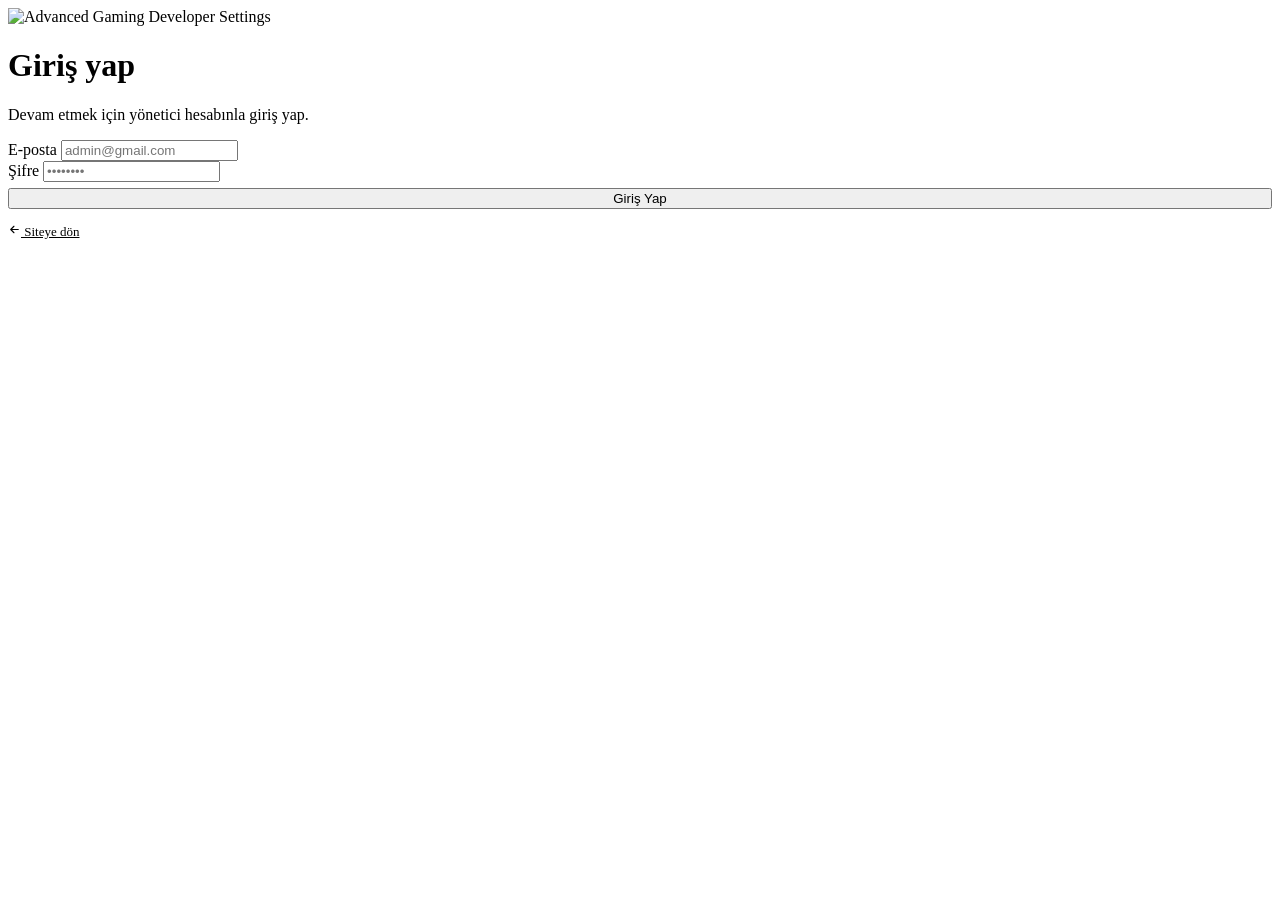
==== admin.html @ 618a246d "Add files via upload" ====
<!doctype html>
<html lang="tr">
<head>
<meta charset="utf-8" />
<meta name="viewport" content="width=device-width, initial-scale=1" />
<title>Developer Settings — Advanced</title>
<meta name="robots" content="noindex, nofollow" />
<link rel="preconnect" href="https://fonts.googleapis.com" />
<link rel="preconnect" href="https://fonts.gstatic.com" crossorigin />
<link href="https://fonts.googleapis.com/css2?family=Space+Grotesk:wght@400;500;600;700&family=Poppins:wght@500;600;700;800&display=swap" rel="stylesheet" />
<link rel="stylesheet" href="css/style.css" />
<script>
/* panel teması: varsayılan karanlık, siteyle aynı anahtarı kullanır */
(function () {
  var t = "dark";
  try { t = localStorage.getItem("adv_theme") || "dark"; } catch (e) {}
  document.documentElement.setAttribute("data-theme", t);
})();
</script>
<link rel="icon" href="data:image/svg+xml,%3Csvg xmlns='http://www.w3.org/2000/svg' viewBox='0 0 64 64'%3E%3Crect width='64' height='64' rx='14' fill='%23e0ab3a'/%3E%3Ctext x='32' y='44' font-family='monospace' font-size='34' font-weight='bold' text-anchor='middle' fill='%2314110a'%3EA%3C/text%3E%3C/svg%3E" />
</head>
<body>

<!-- ============ GİRİŞ EKRANI ============ -->
<div class="adm" id="login-screen">
  <div class="adm-login">
    <form class="adm-login-card" id="login-form">
      <div class="adm-login-logo">
        <img src="assets/logo.png" alt="Advanced Gaming" />
        <span class="dev-settings-label">Developer Settings</span>
      </div>
      <h1>Giriş yap</h1>
      <p>Devam etmek için yönetici hesabınla giriş yap.</p>
      <div class="adm-alert" id="login-error" style="display:none">E-posta veya şifre hatalı.</div>
      <div class="field">
        <label for="l-email">E-posta</label>
        <input class="input" id="l-email" type="email" autocomplete="username" placeholder="admin@gmail.com" required />
      </div>
      <div class="field">
        <label for="l-pass">Şifre</label>
        <input class="input" id="l-pass" type="password" autocomplete="current-password" placeholder="••••••••" required />
      </div>
      <button class="adm-btn primary" style="width:100%;margin-top:6px" type="submit">Giriş Yap</button>
      <a href="index.html" style="display:inline-block;margin-top:14px;font-size:.8125rem;color:var(--muted)"><svg class="ic" width="13" height="13" viewBox="0 0 24 24" fill="none" stroke="currentColor" stroke-width="2" stroke-linecap="round" stroke-linejoin="round" aria-hidden="true"><path d="M19 12H5M11 18l-6-6 6-6"/></svg> Siteye dön</a>
    </form>
  </div>
</div>

<!-- ============ PANEL ============ -->
<div class="adm" id="panel" style="display:none">
  <aside class="adm-side">
    <div class="adm-logo">
      <img src="assets/logo.png" alt="Advanced Gaming" class="adm-logo-img" width="26" height="26" />
      <div><strong>ADVANCED</strong><span>Developer Settings</span></div>
    </div>
    <nav class="adm-nav" id="adm-nav">
      <a href="#dashboard" data-tab="dashboard" data-need="dashboard" class="active"><svg width="16" height="16" viewBox="0 0 24 24" fill="none" stroke="currentColor" stroke-width="1.8" stroke-linecap="round" stroke-linejoin="round"><rect x="3" y="3" width="7" height="9" rx="1.5"/><rect x="14" y="3" width="7" height="5" rx="1.5"/><rect x="14" y="12" width="7" height="9" rx="1.5"/><rect x="3" y="16" width="7" height="5" rx="1.5"/></svg> Panel</a>
      <a href="#duyurular" data-tab="duyurular" data-need="notices.view"><svg width="16" height="16" viewBox="0 0 24 24" fill="none" stroke="currentColor" stroke-width="1.8" stroke-linecap="round" stroke-linejoin="round"><path d="M3 11v2a1 1 0 0 0 1 1h2l4 4V6L6 10H4a1 1 0 0 0-1 1z"/><path d="M16 8a5 5 0 0 1 0 8"/><path d="M19 5a9 9 0 0 1 0 14"/></svg> Duyurular</a>
      <a href="#galeri" data-tab="galeri" data-need="gallery.view"><svg width="16" height="16" viewBox="0 0 24 24" fill="none" stroke="currentColor" stroke-width="1.8" stroke-linecap="round" stroke-linejoin="round"><rect x="3" y="4" width="18" height="16" rx="2"/><circle cx="8.5" cy="9.5" r="1.5"/><path d="m21 16-5-5L5 20"/></svg> Galeri</a>
      <a href="#urunler" data-tab="urunler" data-need="products.view"><svg width="16" height="16" viewBox="0 0 24 24" fill="none" stroke="currentColor" stroke-width="1.8" stroke-linecap="round" stroke-linejoin="round"><path d="M20.6 13.4 12 22l-9-9V4h9l8.6 8.6a1.4 1.4 0 0 1 0 2z"/><circle cx="7.5" cy="7.5" r="1.2"/></svg> Fiyatlandırma</a>
      <a href="#mesajlar" data-tab="mesajlar" data-need="messages.view"><svg width="16" height="16" viewBox="0 0 24 24" fill="none" stroke="currentColor" stroke-width="1.8" stroke-linecap="round" stroke-linejoin="round"><rect x="3" y="5" width="18" height="14" rx="2"/><path d="m3 7 9 6 9-6"/></svg> Mesajlar</a>
      <a href="#kadro" data-tab="kadro" data-need="team.view"><svg width="16" height="16" viewBox="0 0 24 24" fill="none" stroke="currentColor" stroke-width="1.8" stroke-linecap="round" stroke-linejoin="round"><path d="M17 21v-2a4 4 0 0 0-4-4H6a4 4 0 0 0-4 4v2"/><circle cx="9.5" cy="7" r="4"/><path d="M22 21v-2a4 4 0 0 0-3-3.87"/><path d="M16 3.13A4 4 0 0 1 16 11"/></svg> Kadro</a>
      <a href="#yoneticiler" data-tab="yoneticiler" data-need="accounts.view"><svg width="16" height="16" viewBox="0 0 24 24" fill="none" stroke="currentColor" stroke-width="1.8" stroke-linecap="round" stroke-linejoin="round"><path d="M16 21v-2a4 4 0 0 0-4-4H6a4 4 0 0 0-4 4v2"/><circle cx="9" cy="7" r="4"/><path d="M19 8v6M22 11h-6"/></svg> Yöneticiler</a>
      <a href="#ayarlar" data-tab="ayarlar" data-need="settings.view"><svg width="16" height="16" viewBox="0 0 24 24" fill="none" stroke="currentColor" stroke-width="1.8" stroke-linecap="round" stroke-linejoin="round"><circle cx="12" cy="12" r="3"/><path d="M12 2v3M12 19v3M4.2 4.2l2.1 2.1M17.7 17.7l2.1 2.1M2 12h3M19 12h3M4.2 19.8l2.1-2.1M17.7 6.3l2.1-2.1"/></svg> Ayarlar</a>
      <a href="#modul" data-tab="modul" data-need="module.view"><svg width="16" height="16" viewBox="0 0 24 24" fill="none" stroke="currentColor" stroke-width="1.8" stroke-linecap="round" stroke-linejoin="round"><path d="M12 3 3 7.5v9L12 21l9-4.5v-9L12 3z"/><path d="M3 7.5 12 12l9-4.5"/><path d="M12 12v9"/></svg> Modül</a>
      <a href="#redul" data-tab="redul" data-need="redul.view"><svg width="16" height="16" viewBox="0 0 24 24" fill="none" stroke="currentColor" stroke-width="1.8" stroke-linecap="round" stroke-linejoin="round"><circle cx="12" cy="12" r="9"/><path d="M12 3a9 9 0 0 1 0 18"/><path d="M12 3v18" stroke-opacity=".45"/><circle cx="12" cy="12" r="3.2"/></svg> Redül</a>
      <a href="#metul" data-tab="metul" data-need="metul.view"><svg width="16" height="16" viewBox="0 0 24 24" fill="none" stroke="currentColor" stroke-width="1.8" stroke-linecap="round" stroke-linejoin="round"><path d="M4 7V5h16v2"/><path d="M12 5v14"/><path d="M9 19h6"/><path d="M17 12h4"/></svg> Metül</a>
      <a href="#banip" data-tab="banip" data-need="banip.view"><svg width="16" height="16" viewBox="0 0 24 24" fill="none" stroke="currentColor" stroke-width="1.8" stroke-linecap="round" stroke-linejoin="round"><circle cx="12" cy="12" r="9"/><path d="M5.6 5.6 18.4 18.4"/></svg> BanIP</a>
      <a href="#kayitlar" data-tab="kayitlar" data-need="kayitlar.view"><svg width="16" height="16" viewBox="0 0 24 24" fill="none" stroke="currentColor" stroke-width="1.8" stroke-linecap="round" stroke-linejoin="round"><path d="M16 21v-2a4 4 0 0 0-4-4H6a4 4 0 0 0-4 4v2"/><circle cx="9" cy="7" r="4"/><path d="M22 21v-2a4 4 0 0 0-3-3.87"/><path d="M16 3.13a4 4 0 0 1 0 7.75"/></svg> Kayıtlar</a>
      <a href="#sss" data-tab="sss" data-need="sss.view"><svg width="16" height="16" viewBox="0 0 24 24" fill="none" stroke="currentColor" stroke-width="1.8" stroke-linecap="round" stroke-linejoin="round"><circle cx="12" cy="12" r="9"/><path d="M9.2 9.3a2.9 2.9 0 0 1 5.6 1c0 1.9-2.8 2.2-2.8 4"/><path d="M12 17.6v.01"/></svg> S.S.S</a>
    </nav>
    <div class="spacer"></div>
    <button class="theme-switch" id="adm-theme" type="button" role="switch" aria-checked="false" aria-label="Aydınlık mod" title="Aydınlık moda geç">
      <span class="theme-switch-track">
        <span class="theme-switch-knob">
          <svg class="ts-moon" width="12" height="12" viewBox="0 0 24 24" fill="none" stroke="currentColor" stroke-width="2" stroke-linecap="round" stroke-linejoin="round" aria-hidden="true"><path d="M20 14.5A8.5 8.5 0 0 1 9.5 4a8.5 8.5 0 1 0 10.5 10.5z"/></svg>
          <svg class="ts-sun" width="12" height="12" viewBox="0 0 24 24" fill="none" stroke="currentColor" stroke-width="2" stroke-linecap="round" stroke-linejoin="round" aria-hidden="true"><circle cx="12" cy="12" r="4.2"/><path d="M12 2.8v2M12 19.2v2M2.8 12h2M19.2 12h2M5.4 5.4l1.4 1.4M17.2 17.2l1.4 1.4M18.6 5.4l-1.4 1.4M6.8 17.2l-1.4 1.4"/></svg>
        </span>
      </span>
      <span class="theme-switch-label">Aydınlık mod</span>
    </button>
    <a class="adm-site-link" href="index.html" id="view-site"><svg width="16" height="16" viewBox="0 0 24 24" fill="none" stroke="currentColor" stroke-width="1.8" stroke-linecap="round" stroke-linejoin="round"><path d="M18 13v6a2 2 0 0 1-2 2H5a2 2 0 0 1-2-2V8a2 2 0 0 1 2-2h6"/><path d="M15 3h6v6"/><path d="M10 14 21 3"/></svg> Siteyi görüntüle</a>
    <button class="adm-btn danger" id="logout" style="margin-top:8px">Çıkış yap</button>
  </aside>

  <main class="adm-main">

    <!-- ================= DASHBOARD ================= -->
    <section data-panel="dashboard" data-need="dashboard">
      <div class="adm-top">
        <div><h1>Dashboard</h1><p>Site, içerik ve moderasyon özeti</p></div>
        <div class="dash-top-right">
          <span class="pill pill-live"><span class="dot-live"></span>Canlı</span>
          <span class="pill" id="dash-who">—</span>
        </div>
      </div>

      <!-- karşılama şeridi -->
      <div class="dash-hero">
        <div class="dash-hero-left">
          <div class="dash-hero-kicker">Hoş geldin</div>
          <div class="dash-hero-name" id="dash-hello">—</div>
          <div class="dash-hero-sub" id="dash-hero-sub">Panel özeti hazırlanıyor</div>
        </div>
        <div class="dash-hero-right">
          <div class="dash-hero-item">
            <div class="dash-hero-label">Sunucu</div>
            <div class="dash-hero-value mono" id="dash-server-ip">—</div>
          </div>
          <div class="dash-hero-item">
            <div class="dash-hero-label">Durum</div>
            <div class="dash-hero-value" id="dash-site-status">—</div>
          </div>
          <div class="dash-hero-item">
            <div class="dash-hero-label">Son giriş</div>
            <div class="dash-hero-value" id="dash-last-login">—</div>
          </div>
        </div>
      </div>

      <!-- okunmamış / dikkat gerektirenler -->
      <div class="dash-alerts" id="dash-alerts"></div>

      <h2 class="adm-h2">Öne çıkanlar</h2>
      <div class="dash-kpis">
        <div class="dash-kpi" data-goto="duyurular">
          <div class="dash-kpi-top">
            <span class="dash-kpi-icon"><svg width="16" height="16" viewBox="0 0 24 24" fill="none" stroke="currentColor" stroke-width="1.8" stroke-linecap="round" stroke-linejoin="round"><path d="M4 5h16v11H8l-4 4z"/><path d="M8 9h8M8 12.5h5"/></svg></span>
            <span class="dash-kpi-trend" id="kpi-notices-trend">—</span>
          </div>
          <div class="dash-kpi-value" id="kpi-notices">0</div>
          <div class="dash-kpi-label">Yayındaki duyuru</div>
          <div class="dash-kpi-foot" id="kpi-notices-foot">—</div>
        </div>
        <div class="dash-kpi" data-goto="galeri">
          <div class="dash-kpi-top">
            <span class="dash-kpi-icon"><svg width="16" height="16" viewBox="0 0 24 24" fill="none" stroke="currentColor" stroke-width="1.8" stroke-linecap="round" stroke-linejoin="round"><rect x="3" y="3" width="18" height="18" rx="3"/><circle cx="8.5" cy="8.5" r="1.6"/><path d="m4 17 5-5 4 4 3-3 4 4"/></svg></span>
            <span class="dash-kpi-trend" id="kpi-gallery-trend">—</span>
          </div>
          <div class="dash-kpi-value" id="kpi-gallery">0</div>
          <div class="dash-kpi-label">Galeri fotoğrafı</div>
          <div class="dash-kpi-foot" id="kpi-gallery-foot">—</div>
        </div>
        <div class="dash-kpi" data-goto="fiyatlandirma">
          <div class="dash-kpi-top">
            <span class="dash-kpi-icon"><svg width="16" height="16" viewBox="0 0 24 24" fill="none" stroke="currentColor" stroke-width="1.8" stroke-linecap="round" stroke-linejoin="round"><path d="M20 12v7a1 1 0 0 1-1 1H5a1 1 0 0 1-1-1v-7"/><path d="M2 7h20v5H2z"/><path d="M12 7v13"/><path d="M12 7S9.5 3 7.5 3 5 5.2 6.2 6.4 12 7 12 7zM12 7s2.5-4 4.5-4S19 5.2 17.8 6.4 12 7 12 7z"/></svg></span>
            <span class="dash-kpi-trend" id="kpi-products-trend">—</span>
          </div>
          <div class="dash-kpi-value" id="kpi-products">0</div>
          <div class="dash-kpi-label">Aktif ürün</div>
          <div class="dash-kpi-foot" id="kpi-products-foot">—</div>
        </div>
        <div class="dash-kpi" data-goto="mesajlar">
          <div class="dash-kpi-top">
            <span class="dash-kpi-icon"><svg width="16" height="16" viewBox="0 0 24 24" fill="none" stroke="currentColor" stroke-width="1.8" stroke-linecap="round" stroke-linejoin="round"><path d="M21 11.5a8.5 8.5 0 0 1-12.4 7.6L3 21l1.9-5.6A8.5 8.5 0 1 1 21 11.5z"/></svg></span>
            <span class="dash-kpi-trend" id="kpi-messages-trend">—</span>
          </div>
          <div class="dash-kpi-value" id="kpi-messages">0</div>
          <div class="dash-kpi-label">Okunmamış mesaj</div>
          <div class="dash-kpi-foot" id="kpi-messages-foot">—</div>
        </div>
      </div>

      <!-- grafik + ziyaretçi -->
      <div class="dash-row dash-row--2">
        <div class="adm-card">
          <div class="adm-card-head">
            <h3 class="adm-card-title">Son 14 gün · Ziyaretçi</h3>
            <span class="pill" id="chart-total">0</span>
          </div>
          <div class="dash-chart" id="dash-chart"></div>
          <div class="dash-chart-axis" id="dash-chart-axis"></div>
        </div>
        <div class="adm-card">
          <div class="adm-card-head"><h3 class="adm-card-title">Ziyaretçi</h3></div>
          <div class="dash-rows">
            <div class="dash-rowline"><span>Bugün</span><b id="st-visits-day">0</b></div>
            <div class="dash-rowline"><span>Bu hafta</span><b id="st-visits-week">0</b></div>
            <div class="dash-rowline"><span>Bu ay</span><b id="st-visits-month">0</b></div>
            <div class="dash-rowline"><span>Toplam</span><b id="st-visits-total">0</b></div>
          </div>
          <div class="dash-sep"></div>
          <div class="adm-card-head"><h3 class="adm-card-title">Ortalama gezinme</h3><span class="pill" id="st-avg-badge">—</span></div>
          <div class="adm-big" id="st-avg-time">0 dk</div>
          <p class="adm-hint">Ziyaretçi oturum sürelerinin ortalaması.</p>
        </div>
      </div>

      <!-- moderasyon -->
      <h2 class="adm-h2">Moderasyon</h2>
      <div class="dash-kpis dash-kpis--3">
        <div class="dash-kpi" data-goto="kadro">
          <div class="dash-kpi-value" id="st-team">0</div>
          <div class="dash-kpi-label">Kadro üyesi</div>
          <div class="dash-kpi-foot" id="kpi-team-foot">—</div>
        </div>
        <div class="dash-kpi" data-goto="yoneticiler">
          <div class="dash-kpi-value" id="st-accounts">0</div>
          <div class="dash-kpi-label">Yönetici hesabı</div>
          <div class="dash-kpi-foot" id="kpi-accounts-foot">—</div>
        </div>
        <div class="dash-kpi" data-goto="banip">
          <div class="dash-kpi-value" id="st-bans">0</div>
          <div class="dash-kpi-label">Banlı IP</div>
          <div class="dash-kpi-foot" id="kpi-bans-foot">—</div>
        </div>
      </div>

      <!-- son hareket + hızlı işlem -->
      <div class="dash-row dash-row--2">
        <div class="adm-card">
          <div class="adm-card-head">
            <h3 class="adm-card-title">Son hareketler</h3>
            <span class="pill" id="dash-activity-count">0</span>
          </div>
          <div class="dash-feed" id="dash-feed"></div>
        </div>
        <div class="adm-card">
          <div class="adm-card-head"><h3 class="adm-card-title">Bu ay · Admin girişi</h3></div>
          <div class="dash-rows">
            <div class="dash-rowline"><span>Bugün</span><b id="st-logins-day">0</b></div>
            <div class="dash-rowline"><span>Bu hafta</span><b id="st-logins-week">0</b></div>
            <div class="dash-rowline"><span>Bu ay</span><b id="st-logins-month">0</b></div>
            <div class="dash-rowline"><span>Toplam</span><b id="st-logins-total">0</b></div>
          </div>
          <div class="dash-sep"></div>
          <div class="adm-h2" style="margin-top:0">Hızlı işlem</div>
          <div class="dash-quick">
            <button class="adm-btn sm" data-quick="duyurular">Yeni duyuru</button>
            <button class="adm-btn sm" data-quick="galeri">Fotoğraf ekle</button>
            <button class="adm-btn sm" data-quick="mesajlar">Mesajlara bak</button>
            <button class="adm-btn sm" data-quick="modul">Bakım modu</button>
          </div>
        </div>
      </div>
    </section>

    <!-- ================= DUYURULAR ================= -->
    <section data-panel="duyurular" data-need="notices.view" style="display:none">
      <div class="adm-top">
        <div><h1>Duyurular</h1><p>Aktif duyurular, oluşturma ve geçmiş (ilk 250)</p></div>
        <button class="adm-btn primary" id="new-notice">Yeni duyuru</button>
      </div>
      <div class="adm-toolbar">
        <div class="adm-tabs" id="notice-tabs">
          <button class="adm-tab active" data-view="active">Aktif</button>
          <button class="adm-tab" data-view="history">Geçmiş</button>
        </div>
        <input class="input" id="notice-search" placeholder="Duyuru ara..." style="max-width:260px" />
      </div>

      <div class="adm-card" id="notice-editor" style="display:none;margin-bottom:18px">
        <h3 class="adm-card-title" id="notice-editor-title">Yeni duyuru</h3>
        <input type="hidden" id="n-id" />
        <div class="adm-grid-2">
          <div class="field"><label for="n-title">Başlık</label><input class="input" id="n-title" placeholder="Duyuru başlığı" /></div>
          <div class="field"><label for="n-date">Tarih</label><input class="input" id="n-date" type="date" /></div>
        </div>
        <div class="field"><label for="n-summary">Özet (kartta görünür)</label><textarea class="textarea" id="n-summary" style="min-height:80px" placeholder="Kısa özet"></textarea></div>
        <div class="field"><label for="n-body">İçerik</label><textarea class="textarea" id="n-body" placeholder="Duyurunun tam metni"></textarea></div>
        <label class="adm-check"><input type="checkbox" id="n-pinned" /> Site üstünde sabitle</label>
        <div class="adm-toolbar" style="margin:0">
          <button class="adm-btn primary" id="save-notice">Kaydet</button>
          <button class="adm-btn" id="cancel-notice">Vazgeç</button>
        </div>
      </div>

      <div class="adm-card">
        <table class="adm-table"><thead><tr><th style="width:38px"></th><th>Tarih</th><th>Başlık</th><th>Durum</th><th style="width:220px">İşlem</th></tr></thead>
        <tbody id="notices-table"></tbody></table>
      </div>
    </section>

    <!-- ================= GALERİ ================= -->
    <section data-panel="galeri" data-need="gallery.view" style="display:none">
      <div class="adm-top">
        <div><h1>Galeri</h1><p>Aktif görseller, oluşturma ve geçmiş (ilk 250)</p></div>
        <button class="adm-btn primary" id="new-photo">Yeni fotoğraf</button>
      </div>
      <div class="adm-toolbar">
        <div class="adm-tabs" id="gallery-tabs">
          <button class="adm-tab active" data-view="active">Aktif</button>
          <button class="adm-tab" data-view="history">Geçmiş</button>
        </div>
      </div>

      <div class="adm-card" id="photo-editor" style="display:none;margin-bottom:18px">
        <input type="hidden" id="g-id" />
        <div class="adm-grid-2">
          <div class="field"><label for="g-title">Başlık</label><input class="input" id="g-title" placeholder="Görsel başlığı" /></div>
          <div class="field"><label for="g-tag">Etiket</label><input class="input" id="g-tag" placeholder="etkinlik, map adı..." /></div>
        </div>
        <div class="field"><label for="g-file">Dosyadan yükle</label><input class="input" id="g-file" type="file" accept="image/*" /></div>
        <div class="field"><label for="g-src">veya görsel adresi (URL / dosya yolu)</label><input class="input" id="g-src" placeholder="assets/g1.jpg veya https://..." /></div>
        <label class="adm-check"><input type="checkbox" id="g-pinned" /> Galeride sabitle</label>
        <div class="adm-toolbar" style="margin:0">
          <button class="adm-btn primary" id="save-photo">Kaydet</button>
          <button class="adm-btn" id="cancel-photo">Vazgeç</button>
        </div>
      </div>

      <div class="adm-card">
        <table class="adm-table"><thead><tr><th style="width:38px"></th><th style="width:90px">Görsel</th><th>Başlık</th><th>Etiket</th><th>Durum</th><th style="width:220px">İşlem</th></tr></thead>
        <tbody id="gallery-table"></tbody></table>
      </div>
    </section>

    <!-- ================= FİYATLANDIRMA ================= -->
    <section data-panel="urunler" data-need="products.view" style="display:none">
      <div class="adm-top">
        <div><h1>Fiyatlandırma</h1><p>Aktif ürünler, oluşturma ve ürün geçmişi (ilk 250)</p></div>
        <button class="adm-btn primary" id="new-product">Yeni ürün</button>
      </div>
      <div class="adm-toolbar">
        <div class="adm-tabs" id="product-tabs">
          <button class="adm-tab active" data-view="active">Aktif</button>
          <button class="adm-tab" data-view="history">Geçmiş</button>
        </div>
      </div>

      <div class="adm-card" id="product-editor" style="display:none;margin-bottom:18px">
        <input type="hidden" id="p-id" />
        <div class="adm-grid-2">
          <div class="field"><label for="p-name">Ürün adı</label><input class="input" id="p-name" /></div>
          <div class="field"><label for="p-tag">Etiket</label><input class="input" id="p-tag" placeholder="VIP, ÖNERİLEN..." /></div>
          <div class="field"><label for="p-price">Fiyat (TL)</label><input class="input" id="p-price" inputmode="numeric" /></div>
          <div class="field"><label for="p-period">Süre metni</label><input class="input" id="p-period" placeholder="/ 1 ay" /></div>
        </div>
        <div class="field"><label for="p-desc">Açıklama</label><textarea class="textarea" id="p-desc" style="min-height:70px"></textarea></div>
        <div class="field"><label for="p-features">Özellikler (her satır bir madde)</label><textarea class="textarea" id="p-features" style="min-height:90px"></textarea></div>
        <label class="adm-check"><input type="checkbox" id="p-featured" /> Öne çıkan ürün</label>
        <label class="adm-check"><input type="checkbox" id="p-pinned" /> Fiyatlandırmada sabitle</label>
        <div class="adm-toolbar" style="margin:0">
          <button class="adm-btn primary" id="save-product">Kaydet</button>
          <button class="adm-btn" id="cancel-product">Vazgeç</button>
        </div>
      </div>

      <div class="adm-card" id="product-active-wrap">
        <table class="adm-table"><thead><tr><th style="width:38px"></th><th>Ürün</th><th>Fiyat</th><th>Süre</th><th>Durum</th><th style="width:220px">İşlem</th></tr></thead>
        <tbody id="products-table"></tbody></table>
      </div>
      <div class="adm-card" id="product-history-wrap" style="display:none">
        <table class="adm-table"><thead><tr><th>Tarih</th><th>Ürün</th><th>Fiyat</th><th>İşlem</th></tr></thead>
        <tbody id="product-history-table"></tbody></table>
      </div>
    </section>

    <!-- ================= MESAJLAR ================= -->
    <section data-panel="mesajlar" data-need="messages.view" style="display:none">
      <div class="adm-top"><div><h1>Mesajlar</h1><p>Gelen mesajlar ve gönderen detayları</p></div></div>
      <div class="adm-card">
        <table class="adm-table"><thead><tr><th>Tarih</th><th>Nick</th><th>İletişim</th><th>Mesaj</th><th>IP</th><th style="width:210px">İşlem</th></tr></thead>
        <tbody id="messages-table"></tbody></table>
      </div>
    </section>



    <!-- ================= KADRO (site Yönetim sayfası) ================= -->
    <section data-panel="kadro" data-need="team.view" style="display:none">
      <div class="adm-top">
        <div><h1>Kadro</h1><p>Yönetim sayfasındaki ekip üyelerini ekle, düzenle, sil</p></div>
        <button class="adm-btn primary" id="new-member">Yeni üye</button>
      </div>

      <div class="adm-card" id="member-editor" style="display:none;margin-bottom:18px">
        <input type="hidden" id="m-id" />
        <div class="adm-grid-2">
          <div class="field"><label for="m-name">İsim / Nick</label><input class="input" id="m-name" placeholder="xPantik" /></div>
          <div class="field"><label for="m-role">Görev</label><input class="input" id="m-role" placeholder="Kurucu / Developer" /></div>
          <div class="field"><label for="m-rank">Kademe</label>
            <select class="select" id="m-rank">
              <option value="OWNER">OWNER</option>
              <option value="SUPER">SUPER</option>
              <option value="ADMIN">ADMIN</option>
              <option value="MOD">MOD</option>
            </select>
          </div>
          <div class="field"><label for="m-note">Açıklama</label><input class="input" id="m-note" placeholder="Kısa açıklama" /></div>
        </div>
        <label class="adm-check"><input type="checkbox" id="m-pinned" /> En başta göster</label>
        <div class="adm-toolbar" style="margin:0">
          <button class="adm-btn primary" id="save-member">Kaydet</button>
          <button class="adm-btn" id="cancel-member">Vazgeç</button>
        </div>
      </div>

      <div class="adm-card">
        <table class="adm-table"><thead><tr><th style="width:38px"></th><th>İsim</th><th>Görev</th><th>Kademe</th><th>Açıklama</th><th style="width:200px">İşlem</th></tr></thead>
        <tbody id="team-table"></tbody></table>
      </div>
    </section>

    <!-- ================= YÖNETİCİLER ================= -->
    <section data-panel="yoneticiler" data-need="accounts.view" style="display:none">
      <div class="adm-top">
        <div><h1>Yöneticiler</h1><p>Admin hesabı ekle, rol ver, sil</p></div>
        <button class="adm-btn primary" id="new-account">Yeni hesap</button>
      </div>

      <div class="adm-card" id="account-editor" style="display:none;margin-bottom:18px">
        <input type="hidden" id="a-id" />
        <div class="adm-grid-2">
          <div class="field"><label for="a-name">Ad</label><input class="input" id="a-name" placeholder="Umut" /></div>
          <div class="field"><label for="a-email">E-posta</label><input class="input" id="a-email" type="email" placeholder="ornek@advclan.com" /></div>
          <div class="field"><label for="a-pass">Şifre</label><input class="input" id="a-pass" type="text" placeholder="en az 6 karakter" /></div>
          <div class="field"><label for="a-role">Rol</label>
            <input class="input" id="a-role" list="role-suggestions" placeholder="Admin, Moderatör, Kurucu..." />
            <datalist id="role-suggestions">
              <option value="OWNER">OWNER</option>
              <option value="ADMIN">ADMIN</option>
              <option value="MOD">MOD</option>
            </datalist>
          </div>
        </div>
        <div class="field" style="margin-bottom:8px"><label>İzinler</label></div>
        <div id="account-perms" class="adm-perm-grid"></div>
        <div class="adm-actions">
          <div class="adm-actions-left">
            <button type="button" class="adm-btn primary" id="save-account">Kaydet</button>
            <button type="button" class="adm-btn" id="cancel-account">Vazgeç</button>
          </div>
          <button type="button" class="adm-btn ghost" id="account-role-defaults">Rol varsayılanı</button>
        </div>
      </div>

      <div class="adm-card" id="perm-editor" style="display:none;margin-bottom:18px">
        <div class="adm-card-head">
          <h3 class="adm-card-title" id="perm-title">İzinler</h3>
          <button class="icon-btn" data-close-perms aria-label="Kapat">×</button>
        </div>
        <div id="perm-list" class="adm-perm-grid"></div>
        <div class="adm-toolbar" style="margin:0">
          <button class="adm-btn primary" id="save-perms">İzinleri kaydet</button>
          <button class="adm-btn" id="reset-perms">Rol varsayılanına dön</button>
        </div>
      </div>
      <div class="adm-card">
        <table class="adm-table"><thead><tr><th>Ad</th><th>E-posta</th><th>Rol</th><th>Eklenme</th><th style="width:260px">İşlem</th></tr></thead>
        <tbody id="accounts-table"></tbody></table>
      </div>
    </section>

    <!-- ================= AYARLAR ================= -->
    <section data-panel="ayarlar" data-need="settings.view" style="display:none">
      <div class="adm-top"><div><h1>Ayarlar</h1><p>Site bilgileri, iletişim kanalları ve logo</p></div></div>
      <div class="adm-grid-2">
        <div class="adm-card">
          <h3 class="adm-card-title">İletişim bilgileri</h3>
          <div class="field"><label for="s-phone">Telefon</label><input class="input" id="s-phone" /></div>
          <div class="field"><label for="s-phone-raw">Telefon (arama linki)</label><input class="input" id="s-phone-raw" placeholder="+905352417622" /></div>
          <div class="field"><label for="s-email">E-posta</label><input class="input" id="s-email" /></div>
          <div class="field"><label for="s-ip">Sunucu IP</label><input class="input" id="s-ip" placeholder="95.173.173.124:27015" /></div>
          <div class="field"><label for="s-ts3">TS3 adresi</label><input class="input" id="s-ts3" placeholder="Advanced" /></div>
          <div class="field"><label for="s-instagram">Instagram</label><input class="input" id="s-instagram" /></div>
          <div class="field"><label for="s-youtube">YouTube</label><input class="input" id="s-youtube" /></div>
        </div>
        <div>
          <div class="adm-card" style="margin-bottom:16px">
            <h3 class="adm-card-title">Site bilgileri</h3>
            <div class="field"><label for="s-name">Website adı</label><input class="input" id="s-name" /></div>
            <div class="field"><label for="s-domain">Website domain</label><input class="input" id="s-domain" /></div>
            <div class="field"><label for="s-year">Telif yılı</label>
              <select class="select" id="s-year"></select>
            </div>
          </div>
          <div class="adm-card">
            <h3 class="adm-card-title">Website logosu</h3>
            <div class="adm-logo-preview"><img id="s-logo-preview" src="assets/logo.png" alt="Logo" /></div>
            <div class="field" style="margin-top:14px"><label for="s-logo-file">Yeni logo yükle</label><input class="input" id="s-logo-file" type="file" accept="image/*" /></div>
            <div class="field"><label for="s-logo">veya logo adresi</label><input class="input" id="s-logo" placeholder="assets/logo.png" /></div>
          </div>
        </div>
      </div>
      <div class="adm-toolbar" style="margin-top:18px">
        <button class="adm-btn primary" id="save-settings">Ayarları kaydet</button>
        <button class="adm-btn danger" id="reset-data">Örnek verileri sıfırla</button>
      </div>
      <p class="adm-hint" style="margin-top:10px">Not: Veriler bu tarayıcıda saklanır. Gerçek sunucu/veritabanı bağlandığında ayarlar oradan okunur.</p>
    </section>
    <section data-panel="modul" data-need="module.view" style="display:none">
      <div class="adm-top"><div><h1>Modül</h1><p>Siteyi bakıma al veya normal yayına döndür</p></div></div>

      <div class="adm-card modul-status" id="modul-status">
        <div class="modul-status-left">
          <span class="modul-dot" id="modul-dot"></span>
          <div>
            <h3 class="modul-title" id="modul-title">Durum yükleniyor…</h3>
            <p class="modul-sub" id="modul-sub"></p>
          </div>
        </div>
        <div class="modul-switch-wrap">
          <span class="modul-switch-label" id="modul-switch-label">Kapalı</span>
          <button type="button" class="modul-switch" id="modul-switch" role="switch" aria-checked="false" aria-label="Bakım modu">
            <span class="modul-switch-dot"></span>
          </button>
        </div>
      </div>

      <div class="adm-grid-2">
        <div class="adm-card">
          <h3 class="adm-card-title">Bakım ekranı yazısı</h3>
          <div class="field">
            <label for="m-title">Başlık</label>
            <input class="input" id="m-title" placeholder="Bakımdayız" maxlength="60" />
          </div>
          <div class="field">
            <label for="m-text">Açıklama</label>
            <textarea class="input" id="m-text" rows="4" maxlength="300" placeholder="Site şu anda bakımda. Kısa süre içinde yeniden yayında olacağız."></textarea>
          </div>
          <div class="field">
            <label for="m-until">Tahmini bitiş (opsiyonel)</label>
            <input class="input" id="m-until" type="datetime-local" />
          </div>
          <div class="adm-actions">
            <div class="adm-actions-left">
              <button type="button" class="adm-btn primary" id="save-modul">Kaydet</button>
            </div>
            <button type="button" class="adm-btn ghost" id="reset-modul">Varsayılan yazı</button>
          </div>
        </div>

        <div>
          <div class="adm-card" style="margin-bottom:16px">
            <h3 class="adm-card-title">Önizleme</h3>
            <div class="modul-preview">
              <span class="modul-preview-badge">BAKIM MODU</span>
              <h4 id="m-preview-title">Bakımdayız</h4>
              <p id="m-preview-text">Site şu anda bakımda. Kısa süre içinde yeniden yayında olacağız.</p>
              <span class="modul-preview-link"><svg width="13" height="13" viewBox="0 0 24 24" fill="none" stroke="currentColor" stroke-width="2" stroke-linecap="round" stroke-linejoin="round"><rect x="4" y="10" width="16" height="10" rx="2"/><path d="M8 10V7a4 4 0 0 1 8 0v3"/></svg> Yönetici girişi</span>
            </div>
          </div>
          <div class="adm-card">
            <h3 class="adm-card-title">Nasıl çalışır</h3>
            <ul class="modul-notes">
              <li>Bakım modu açıkken ziyaretçiler site yerine bakım ekranını görür.</li>
              <li>Yönetici hesabıyla giriş yapanlar siteyi normal şekilde gezmeye devam eder.</li>
              <li>Bakım ekranındaki "Yönetici girişi" bağlantısı Developer Settings'e götürür.</li>
              <li>Kapatınca site anında eski haline döner.</li>
            </ul>
          </div>
        </div>
      </div>
    </section>
    <!-- ================= REDÜL (tema / renk) ================= -->
    <section data-panel="redul" data-need="redul.view" style="display:none">
      <div class="adm-top">
        <div><h1>Redül</h1><p>Sitenin renk düzenini seç: varsayılan, tek renk, çift renk</p></div>
        <span class="pill" id="redul-current">—</span>
      </div>

      <div class="adm-card">
        <div class="adm-card-head">
          <h3 class="adm-card-title">Renk düzeni</h3>
          <button class="adm-btn sm" id="redul-reset">Varsayılana dön</button>
        </div>
        <p class="adm-hint" style="margin-bottom:16px">Seçtiğin düzen sitenin tamamına uygulanır. Hazır şablonlardan birini seç veya aşağıdan kendi rengini belirle.</p>

        <div class="redul-grid" id="redul-presets">
          <button class="redul-card is-active" data-redul-mode="single" data-brand="#8fe61a" data-accent2="">
            <span class="redul-swatch" style="--a:#8fe61a"></span>
            <b>Varsayılan</b>
            <i>Tek renk · yeşil</i>
          </button>
          <button class="redul-card" data-redul-mode="single" data-brand="#4fa8ff" data-accent2="">
            <span class="redul-swatch" style="--a:#4fa8ff"></span>
            <b>Mavi</b>
            <i>Tek renk</i>
          </button>
          <button class="redul-card" data-redul-mode="single" data-brand="#ff5c8a" data-accent2="">
            <span class="redul-swatch" style="--a:#ff5c8a"></span>
            <b>Pembe</b>
            <i>Tek renk</i>
          </button>
          <button class="redul-card" data-redul-mode="single" data-brand="#a98bff" data-accent2="">
            <span class="redul-swatch" style="--a:#a98bff"></span>
            <b>Mor</b>
            <i>Tek renk</i>
          </button>
          <button class="redul-card" data-redul-mode="single" data-brand="#ffd23f" data-accent2="">
            <span class="redul-swatch" style="--a:#ffd23f"></span>
            <b>Sarı</b>
            <i>Tek renk</i>
          </button>
          <button class="redul-card" data-redul-mode="dual" data-brand="#8fe61a" data-accent2="#4fa8ff">
            <span class="redul-swatch is-dual" style="--a:#8fe61a;--b:#4fa8ff"></span>
            <b>Yeşil · Mavi</b>
            <i>Çift renk</i>
          </button>
          <button class="redul-card" data-redul-mode="dual" data-brand="#8fe61a" data-accent2="#ff5c8a">
            <span class="redul-swatch is-dual" style="--a:#8fe61a;--b:#ff5c8a"></span>
            <b>Yeşil · Pembe</b>
            <i>Çift renk</i>
          </button>
          <button class="redul-card" data-redul-mode="dual" data-brand="#ffd23f" data-accent2="#ff5c3f">
            <span class="redul-swatch is-dual" style="--a:#ffd23f;--b:#ff5c3f"></span>
            <b>Sarı · Turuncu</b>
            <i>Çift renk</i>
          </button>
        </div>
      </div>

      <div class="adm-card" style="margin-top:16px">
        <div class="adm-card-head">
          <h3 class="adm-card-title">Arka plan renkleri</h3>
          <button class="adm-btn sm" id="bg-reset">Arka planı sıfırla</button>
        </div>
        <p class="adm-hint" style="margin-bottom:16px">Sayfanın arka planını, kart yüzeylerini, kenarlıkları ve yazı renklerini ayrı ayrı değiştir. Boş bırakırsan temanın kendi rengi kullanılır.</p>
        <div class="redul-grid redul-grid--bg" id="bg-fields">
          <div class="bg-field">
            <label>Sayfa arka planı</label>
            <div class="redul-colorrow">
              <input type="color" id="bg-bg" value="#151912" />
              <input class="input mono" id="bg-bg-hex" value="#151912" maxlength="7" />
              <button class="bg-clear" data-clear="bg" title="Temaya dön" aria-label="Temaya dön"><svg width="12" height="12" viewBox="0 0 24 24" fill="none" stroke="currentColor" stroke-width="2.2" stroke-linecap="round" stroke-linejoin="round"><path d="M18 6 6 18M6 6l12 12"/></svg></button>
            </div>
          </div>
          <div class="bg-field">
            <label>Kart yüzeyi</label>
            <div class="redul-colorrow">
              <input type="color" id="bg-surface" value="#1d2317" />
              <input class="input mono" id="bg-surface-hex" value="#1d2317" maxlength="7" />
              <button class="bg-clear" data-clear="surface" title="Temaya dön" aria-label="Temaya dön"><svg width="12" height="12" viewBox="0 0 24 24" fill="none" stroke="currentColor" stroke-width="2.2" stroke-linecap="round" stroke-linejoin="round"><path d="M18 6 6 18M6 6l12 12"/></svg></button>
            </div>
          </div>
          <div class="bg-field">
            <label>İkincil yüzey</label>
            <div class="redul-colorrow">
              <input type="color" id="bg-surface2" value="#252c1d" />
              <input class="input mono" id="bg-surface2-hex" value="#252c1d" maxlength="7" />
              <button class="bg-clear" data-clear="surface2" title="Temaya dön" aria-label="Temaya dön"><svg width="12" height="12" viewBox="0 0 24 24" fill="none" stroke="currentColor" stroke-width="2.2" stroke-linecap="round" stroke-linejoin="round"><path d="M18 6 6 18M6 6l12 12"/></svg></button>
            </div>
          </div>
          <div class="bg-field">
            <label>Kenarlık rengi</label>
            <div class="redul-colorrow">
              <input type="color" id="bg-line" value="#39432c" />
              <input class="input mono" id="bg-line-hex" value="#39432c" maxlength="7" />
              <button class="bg-clear" data-clear="line" title="Temaya dön" aria-label="Temaya dön"><svg width="12" height="12" viewBox="0 0 24 24" fill="none" stroke="currentColor" stroke-width="2.2" stroke-linecap="round" stroke-linejoin="round"><path d="M18 6 6 18M6 6l12 12"/></svg></button>
            </div>
          </div>
          <div class="bg-field">
            <label>Yazı rengi</label>
            <div class="redul-colorrow">
              <input type="color" id="bg-ink" value="#e9f2e6" />
              <input class="input mono" id="bg-ink-hex" value="#e9f2e6" maxlength="7" />
              <button class="bg-clear" data-clear="ink" title="Temaya dön" aria-label="Temaya dön"><svg width="12" height="12" viewBox="0 0 24 24" fill="none" stroke="currentColor" stroke-width="2.2" stroke-linecap="round" stroke-linejoin="round"><path d="M18 6 6 18M6 6l12 12"/></svg></button>
            </div>
          </div>
          <div class="bg-field">
            <label>Soluk yazı</label>
            <div class="redul-colorrow">
              <input type="color" id="bg-muted" value="#8a988a" />
              <input class="input mono" id="bg-muted-hex" value="#8a988a" maxlength="7" />
              <button class="bg-clear" data-clear="muted" title="Temaya dön" aria-label="Temaya dön"><svg width="12" height="12" viewBox="0 0 24 24" fill="none" stroke="currentColor" stroke-width="2.2" stroke-linecap="round" stroke-linejoin="round"><path d="M18 6 6 18M6 6l12 12"/></svg></button>
            </div>
          </div>
        </div>
        <div class="adm-actions">
          <div class="adm-actions-left">
            <button class="adm-btn primary" id="bg-save">Arka planı kaydet</button>
            <button class="adm-btn ghost" id="bg-cancel">Vazgeç</button>
          </div>
        </div>
      </div>

      <div class="adm-grid-2" style="margin-top:16px">
        <div class="adm-card">
          <h3 class="adm-card-title">Kendi rengin</h3>
          <div class="redul-custom">
            <div class="field">
              <label for="r-brand">Ana renk</label>
              <div class="redul-colorrow">
                <input type="color" id="r-brand" value="#8fe61a" />
                <input class="input mono" id="r-brand-hex" value="#8fe61a" maxlength="7" />
              </div>
            </div>
            <div class="field" id="r-accent-wrap">
              <label for="r-accent">İkinci renk (çift renk için)</label>
              <div class="redul-colorrow">
                <input type="color" id="r-accent" value="#4fa8ff" />
                <input class="input mono" id="r-accent-hex" value="#4fa8ff" maxlength="7" />
              </div>
            </div>
            <div class="field">
              <label>Düzen</label>
              <div class="redul-modes" id="redul-modes">
                <button class="adm-tab" data-mode="single">Varsayılan</button>
                <button class="adm-tab" data-mode="accent">Vurgu</button>
                <button class="adm-tab" data-mode="dual">Çift renk</button>
              </div>
            </div>
          </div>
          <div class="adm-actions">
            <div class="adm-actions-left">
              <button class="adm-btn primary" id="redul-save">Kaydet</button>
              <button class="adm-btn ghost" id="redul-cancel">Vazgeç</button>
            </div>
          </div>
        </div>
        <div class="adm-card">
          <h3 class="adm-card-title">Canlı önizleme</h3>
          <div class="redul-preview" id="redul-preview">
            <div class="redul-preview-head">
              <span class="redul-preview-dot"></span>
              <b>Advanced</b>
              <span class="redul-preview-badge">Jailbreak</span>
            </div>
            <div class="redul-preview-body">
              <div class="redul-preview-h">Sunucuya katıl</div>
              <div class="redul-preview-p">95.173.173.124:27015 · 32 kişilik</div>
              <div class="redul-preview-btns">
                <span class="redul-btn redul-btn--primary">Bağlan</span>
                <span class="redul-btn redul-btn--ghost">Kurallar</span>
              </div>
              <div class="redul-preview-bar"><i></i></div>
            </div>
          </div>
          <p class="adm-hint">Renkler önizlemede anında görünür; kaydedince siteye uygulanır.</p>
        </div>
      </div>
    </section>

    <!-- ================= METÜL (yazı tipi / renk / boyut) ================= -->
    <section data-panel="metul" data-need="metul.view" style="display:none">
      <div class="adm-top">
        <div><h1>Metül</h1><p>Metinlerin yazı tipini, rengini ve boyutunu ayarla</p></div>
        <span class="pill" id="metul-current">—</span>
      </div>

      <div class="adm-card">
        <div class="adm-card-head">
          <h3 class="adm-card-title">Yazı tipi</h3>
          <button class="adm-btn sm" id="metul-reset">Varsayılana dön</button>
        </div>
        <p class="adm-hint" style="margin-bottom:16px">Sitenin tüm metinleri seçtiğin yazı tipiyle görünür. Başlıklar ve küçük etiketler kendi karakterini korur.</p>
        <div class="metul-fonts" id="metul-fonts">
          <button class="metul-font is-active" data-font="varsayilan">
            <span class="metul-font-sample" style="font-family:'Space Grotesk',system-ui,sans-serif">Aa</span>
            <b>Varsayılan</b><i>Space Grotesk</i>
          </button>
          <button class="metul-font" data-font="grotesk">
            <span class="metul-font-sample" style="font-family:'Poppins',system-ui,sans-serif">Aa</span>
            <b>Poppins</b><i>Yuvarlak, modern</i>
          </button>
          <button class="metul-font" data-font="inter">
            <span class="metul-font-sample" style="font-family:Inter,system-ui,sans-serif">Aa</span>
            <b>Inter</b><i>Nötr, okunaklı</i>
          </button>
          <button class="metul-font" data-font="serif">
            <span class="metul-font-sample" style="font-family:Georgia,'Times New Roman',serif">Aa</span>
            <b>Serif</b><i>Klasik</i>
          </button>
          <button class="metul-font" data-font="mono">
            <span class="metul-font-sample" style="font-family:ui-monospace,Consolas,monospace">Aa</span>
            <b>Mono</b><i>Teknik</i>
          </button>
          <button class="metul-font" data-font="system">
            <span class="metul-font-sample" style="font-family:system-ui,-apple-system,'Segoe UI',sans-serif">Aa</span>
            <b>Sistem</b><i>İşletim sistemi</i>
          </button>
        </div>
        <div class="field" style="margin-top:16px">
          <label for="m-custom-font">Kendi yazı tipin (font adı veya Google Fonts bağlantısı)</label>
          <input class="input" id="m-custom-font" placeholder="Örn: Rubik  ·  ya da  https://fonts.googleapis.com/css2?family=Rubik" />
          <span class="metul-hint-mini">Google Fonts bağlantısı yapıştırırsan otomatik yüklenir.</span>
        </div>
      </div>

      <div class="adm-grid-2" style="margin-top:16px">
        <div class="adm-card">
          <h3 class="adm-card-title">Renk ve boyut</h3>
          <div class="field">
            <label for="mt-ink">Metin rengi</label>
            <div class="redul-colorrow">
              <input type="color" id="mt-ink" value="#e9f2e6" />
              <input class="input mono" id="mt-ink-hex" value="#e9f2e6" maxlength="7" />
              <button class="bg-clear" data-mtclear="ink" title="Temaya dön" aria-label="Temaya dön"><svg width="12" height="12" viewBox="0 0 24 24" fill="none" stroke="currentColor" stroke-width="2.2" stroke-linecap="round" stroke-linejoin="round"><path d="M18 6 6 18M6 6l12 12"/></svg></button>
            </div>
          </div>
          <div class="field">
            <label for="mt-muted">İkincil metin rengi</label>
            <div class="redul-colorrow">
              <input type="color" id="mt-muted" value="#8a988a" />
              <input class="input mono" id="mt-muted-hex" value="#8a988a" maxlength="7" />
              <button class="bg-clear" data-mtclear="muted" title="Temaya dön" aria-label="Temaya dön"><svg width="12" height="12" viewBox="0 0 24 24" fill="none" stroke="currentColor" stroke-width="2.2" stroke-linecap="round" stroke-linejoin="round"><path d="M18 6 6 18M6 6l12 12"/></svg></button>
            </div>
          </div>
          <div class="field">
            <label for="mt-size">Metin boyutu <b class="metul-val" id="mt-size-val">100%</b></label>
            <input type="range" id="mt-size" min="85" max="125" step="5" value="100" class="metul-range" />
            <div class="metul-scale"><span>Küçük</span><span>Normal</span><span>Büyük</span></div>
          </div>
          <div class="field">
            <label for="mt-weight">Yazı kalınlığı <b class="metul-val" id="mt-weight-val">400</b></label>
            <input type="range" id="mt-weight" min="300" max="700" step="100" value="400" class="metul-range" />
            <div class="metul-scale"><span>İnce</span><span>Normal</span><span>Kalın</span></div>
          </div>
          <div class="field">
            <label for="mt-line">Satır aralığı <b class="metul-val" id="mt-line-val">1.6</b></label>
            <input type="range" id="mt-line" min="1.3" max="2" step="0.1" value="1.6" class="metul-range" />
            <div class="metul-scale"><span>Sıkı</span><span>Normal</span><span>Ferah</span></div>
          </div>
          <div class="adm-actions">
            <div class="adm-actions-left">
              <button class="adm-btn primary" id="metul-save">Metül'ü kaydet</button>
              <button class="adm-btn ghost" id="metul-cancel">Vazgeç</button>
            </div>
          </div>
        </div>
        <div class="adm-card">
          <h3 class="adm-card-title">Canlı önizleme</h3>
          <div class="metul-preview" id="metul-preview">
            <div class="metul-preview-kicker">Duyuru</div>
            <div class="metul-preview-h">Yeni sezon başlıyor</div>
            <div class="metul-preview-p">Advanced Jailbreak sunucusunda harita listesi yenilendi, VIP paketlerine yüzde 20 indirim geldi. Detaylar için duyuruları takip et.</div>
            <div class="metul-preview-small">Son güncelleme · 17 Kasım 2026</div>
          </div>
          <p class="adm-hint">Değişiklikler önizlemede anında görünür; kaydedince siteye uygulanır.</p>
        </div>
      </div>
    </section>

    <section data-panel="banip" data-need="banip.view" style="display:none">
      <div class="adm-top"><div><h1>BanIP</h1><p>IP adresiyle ban at, kaldır ve geçmişi gör</p></div></div>

      <div class="adm-card myip-card">
        <div class="myip-left">
          <span class="myip-label">Bu cihazın IP'si</span>
          <strong class="myip-value" id="my-ip">—</strong>
        </div>
        <div class="myip-right">
          <input class="input" id="my-ip-input" placeholder="85.105.12.34" autocomplete="off" />
          <button type="button" class="adm-btn" id="my-ip-save">IP'mi kaydet</button>
          <button type="button" class="adm-btn primary" id="my-ip-ban">Bu IP'yi banla</button>
        </div>
      </div>

      <div class="adm-card">
        <h3 class="adm-card-title">IP ban at</h3>
        <div class="adm-grid-2">
          <div class="field">
            <label for="b-ip">IP adresi</label>
            <input class="input" id="b-ip" placeholder="85.105.12.34" autocomplete="off" />
          </div>
          <div class="field">
            <label for="b-reason">Sebep</label>
            <input class="input" id="b-reason" placeholder="Hile / küfür / reklam" maxlength="80" />
          </div>
        </div>
        <div class="field">
          <label for="b-note">Not (opsiyonel)</label>
          <input class="input" id="b-note" placeholder="Ek bilgi" maxlength="160" />
        </div>
        <div class="adm-actions">
          <div class="adm-actions-left">
            <button type="button" class="adm-btn primary" id="ban-add">Banla</button>
            <button type="button" class="adm-btn" id="ban-clear">Temizle</button>
          </div>
          <span class="ban-hint" id="ban-hint"></span>
        </div>
      </div>

      <div class="adm-card" style="margin-top:16px">
        <div class="adm-card-head">
          <h3 class="adm-card-title">Banlı IP'ler <span class="ban-count" id="ban-count">0</span></h3>
          <input class="input adm-search" id="ban-search" placeholder="IP veya sebep ara" />
        </div>
        <table class="adm-table">
          <thead><tr><th>IP</th><th>Sebep</th><th>Not</th><th>Banlayan</th><th>Tarih</th><th style="width:130px">İşlem</th></tr></thead>
          <tbody id="ban-table"></tbody>
        </table>
      </div>

      <div class="adm-card" style="margin-top:16px">
        <div class="adm-card-head">
          <h3 class="adm-card-title">Ban geçmişi <span class="ban-count" id="ban-history-count">0</span></h3>
          <span class="ban-hint">Son 250 kayıt</span>
        </div>
        <table class="adm-table">
          <thead><tr><th>IP</th><th>İşlem</th><th>Sebep</th><th>Yapan</th><th>Tarih</th></tr></thead>
          <tbody id="ban-history"></tbody>
        </table>
      </div>
    </section>
    <!-- ================= S.S.S ================= -->
    <!-- ================= KAYITLAR (yönetici + ziyaretçi) ================= -->
    <section data-panel="kayitlar" data-need="kayitlar.view" style="display:none">
      <div class="adm-top">
        <div><h1>Kayıtlar</h1><p>Yönetici girişleri ve site ziyaretleri</p></div>
        <span class="pill" id="kayit-pill">—</span>
      </div>

      <div class="log-kpis log-kpis--6">
        <div class="log-kpi"><span>Yönetici girişi</span><strong id="log-total">0</strong></div>
        <div class="log-kpi"><span>Bu hafta giriş</span><strong id="log-week">0</strong></div>
        <div class="log-kpi"><span>Son giriş</span><strong id="log-last" class="is-date">—</strong></div>
        <div class="log-kpi"><span>Ziyaret</span><strong id="vis-total">0</strong></div>
        <div class="log-kpi"><span>Bugün ziyaret</span><strong id="vis-day">0</strong></div>
        <div class="log-kpi"><span>Ortalama süre</span><strong id="vis-avg" class="is-date">—</strong></div>
      </div>

      <div class="adm-card">
        <div class="adm-card-head">
          <h3 class="adm-card-title">Yönetici Kayıtları</h3>
          <div class="log-head-actions">
            <input class="input" id="log-search" placeholder="Hesap, isim veya IP ara" style="max-width:230px" />
            <button class="adm-btn sm danger" id="log-clear">Temizle</button>
          </div>
        </div>
        <div class="adm-table-wrap">
          <table class="adm-table">
            <thead><tr><th>Hesap</th><th>İsim</th><th>Rol</th><th>IP</th><th>Cihaz</th><th>Tarih</th></tr></thead>
            <tbody id="log-table"></tbody>
          </table>
        <p class="log-limit-note" id="log-limit-note">En son 250 kayıt gösterilir.</p>
        </div>
      </div>

      <div class="adm-card" style="margin-top:16px">
        <div class="adm-card-head">
          <h3 class="adm-card-title">Ziyaretçi Kayıtları</h3>
          <div class="log-head-actions">
            <input class="input" id="vis-search" placeholder="Sayfa, cihaz veya IP ara" style="max-width:230px" />
            <button class="adm-btn sm danger" id="vis-clear">Temizle</button>
          </div>
        </div>
        <div class="adm-table-wrap">
          <table class="adm-table">
            <thead><tr><th>Sayfa</th><th>Cihaz</th><th>IP</th><th>Tarih</th></tr></thead>
            <tbody id="vis-table"></tbody>
          </table>
          <p class="log-limit-note" id="vis-limit-note">En son 250 kayıt gösterilir.</p>
        </div>
      </div>
    </section>



    <section data-panel="sss" data-need="sss.view" style="display:none">
      <div class="adm-top">
        <div><h1>S.S.S</h1><p>Sık sorulan sorular — site üzerinde yayınlanır</p></div>
        <span class="pill" id="sss-count">0 soru</span>
      </div>

      <div class="adm-card">
        <div class="adm-card-head">
          <h3 class="adm-card-title">Soru listesi</h3>
          <button class="adm-btn sm" id="sss-add">Soru ekle</button>
        </div>
        <p class="adm-hint" style="margin-bottom:14px">Soruları ve yanıtlarını buradan düzenle. Sıralamayı ok düğmeleriyle değiştir; yayında olmayanlar sitede görünmez.</p>
        <div class="sss-list" id="sss-list"></div>
      <div class="adm-card" id="sss-editor" style="display:none;margin-top:16px">
        <h3 class="adm-card-title" id="sss-editor-title">Yeni soru</h3>
        <div class="field">
          <label for="sss-q">Soru</label>
          <input class="input" id="sss-q" maxlength="160" placeholder="Örn: VIP nasıl satın alınır?" />
        </div>
        <div class="field">
          <label for="sss-a">Yanıt</label>
          <textarea class="input" id="sss-a" rows="5" maxlength="1200" placeholder="Sorunun yanıtını yaz..."></textarea>
        </div>
        <div class="sss-editor-row">
          <label class="sss-check"><input type="checkbox" id="sss-active" checked /> <span>Yayında</span></label>
          <label class="sss-check"><input type="checkbox" id="sss-pinned" /> <span>En üste sabitle</span></label>
        </div>
        <div class="adm-actions">
          <div class="adm-actions-left">
            <button class="adm-btn primary" id="sss-save">Kaydet</button>
            <button class="adm-btn ghost" id="sss-cancel">Vazgeç</button>
          </div>
        </div>
      </div>
        <p class="adm-hint" id="sss-empty" style="display:none">Henüz soru yok. "Soru ekle" ile başla.</p>
      </div>
    </section>


  </main>
</div>

<script src="js/data.js"></script>
<script src="js/site.js"></script>
<script>
(function () {
  const A = window.ADV;

  /* ---------- panel teması (aydınlık / karanlık) ---------- */
  (function () {
    const btn = document.getElementById("adm-theme");
    const root = document.documentElement;
    const sync = () => {
      const t = root.getAttribute("data-theme") === "light" ? "light" : "dark";
      const light = t === "light";
      root.setAttribute("data-theme", t);
      if (!btn) return;
      btn.setAttribute("aria-checked", light ? "true" : "false");
      btn.setAttribute("title", light ? "Karanlık moda geç" : "Aydınlık moda geç");
      btn.setAttribute("aria-label", light ? "Karanlık moda geç" : "Aydınlık moda geç");
      const lbl = btn.querySelector(".theme-switch-label");
      if (lbl) lbl.textContent = light ? "Aydınlık mod" : "Karanlık mod";
    };
    sync();
    if (btn) btn.addEventListener("click", () => {
      const next = root.getAttribute("data-theme") === "light" ? "dark" : "light";
      root.setAttribute("data-theme", next);
      try { localStorage.setItem("adv_theme", next); } catch (e) {}
      sync();
      try { if (window.ADVColor) window.ADVColor.apply(); } catch (e) {}
      try { if (window.ADVText) window.ADVText.apply(); } catch (e) {}
      A.toast(next === "light" ? "Aydınlık mod" : "Karanlık mod");
    });
  })();

  /* ikon / bilgi kartı -> ilgili sekme (yetki varsa) */
  const SYMBOLS = {
    "#st-visits-day": "dashboard",
    "#st-visits-week": "dashboard",
    "#st-visits-month": "dashboard",
    "#st-visits-total": "dashboard",
    "#st-avg-time": "dashboard",
    "#st-logins-day": "dashboard",
    "#st-logins-week": "dashboard",
    "#st-logins-month": "dashboard",
    "#st-logins-total": "dashboard",
    "#kpi-notices": "duyurular",
    "#kpi-gallery": "galeri",
    "#kpi-products": "fiyatlandirma",
    "#kpi-messages": "mesajlar",
    "#st-team": "kadro",
    "#st-accounts": "yoneticiler",
    "#st-bans": "banip",
  };
  const $ = (s) => document.querySelector(s);
  const esc = A.esc;
  const PIN_ICON = '<svg width="15" height="15" viewBox="0 0 24 24" fill="none" stroke="currentColor" stroke-width="1.9" stroke-linecap="round" stroke-linejoin="round"><path d="M9 3h6l-1 6 4 3v2H6v-2l4-3-1-6z"/><path d="M12 14v7"/></svg>';
  const state = { noticeView: "active", galleryView: "active", productView: "active" };
  const ROOT_EMAIL = "admin@gmail.com";
  const isRoot = (a) => String((a && a.email) || "").toLowerCase() === ROOT_EMAIL;

  /* ---------- giriş ---------- */
  function showPanel() {
    $("#login-screen").style.display = "none";
    $("#panel").style.display = "block";
    renderAll();
    goTab(firstAllowedTab() || "dashboard");
  }
  /* oturum açıksa panel, script sonunda açılır */

  $("#login-form").addEventListener("submit", (e) => {
    e.preventDefault();
    if (A.login($("#l-email").value, $("#l-pass").value)) {
      $("#login-error").style.display = "none";
      showPanel();
    } else {
      $("#login-error").style.display = "block";
    }
  });
  $("#view-site").addEventListener("click", () => {
    try {
      sessionStorage.setItem("adv_from_maint", "1");
    } catch (e) {}
  });
  /* dashboard: karta / uyarıya / hızlı işleme tıklayınca sekmeye git */
  document.addEventListener("click", (e) => {
    const t = e.target.closest ? e.target.closest("[data-goto],[data-quick]") : null;
    if (!t) return;
    const tab = t.getAttribute("data-goto") || t.getAttribute("data-quick");
    if (!tab) return;
    e.preventDefault();
    goTab(tab);
    /* hızlı işlem: ilgili ekranı aç */
    const quick = t.getAttribute("data-quick");
    try {
      if (quick === "duyurular") { $("#notice-editor").style.display = "none"; ($("#new-notice") || {}).click && $("#new-notice").click(); }
      if (quick === "galeri") { $("#photo-editor").style.display = "none"; ($("#new-photo") || {}).click && $("#new-photo").click(); }
    } catch (err) {}
  });

  /* ikona tıklayınca ilgili sekmeye git */
  Object.keys(SYMBOLS).forEach((sel) => {
    const el = $(sel);
    if (!el || !el.addEventListener) return;
    el.style.cursor = "pointer";
    el.title = "Sekmeye git";
    el.addEventListener("click", () => {
      const need = { duyurular: "notices.view", galeri: "gallery.view", fiyatlandirma: "products.view", mesajlar: "messages.view", kadro: "team.view", yoneticiler: "accounts.view", banip: "banip.view", dashboard: "dashboard" }[SYMBOLS[sel]];
      if (need && !A.can(need)) { A.toast("Bu işlem için iznin yok"); return; }
      goTab(SYMBOLS[sel]);
    });
  });

  $("#logout").addEventListener("click", () => {
    const who = A.whoami();
    const name = (who && (who.name || who.email)) || "yönetici hesabı";
    if (!confirm(name + " hesabından çıkmak istediğine emin misin?\n\nOturum kapanacak ve siteye dönmek için tekrar giriş yapman gerekecek.")) return;
    A.logout();
    location.reload();
  });

  /* ---------- sekmeler ---------- */

  function goTab(tab) {
    const link = document.querySelector('#adm-nav a[data-tab="' + tab + '"]');
    const need = link && link.getAttribute("data-need");
    if (need && !A.can(need)) {
      A.toast("Bu sayfaya erişim iznin yok");
      const fallback = firstAllowedTab();
      if (!fallback) return;
      tab = fallback;
    }
    document.querySelectorAll("[data-panel]").forEach((p) => {
      const isThis = p.getAttribute("data-panel") === tab;
      const need2 = p.getAttribute("data-need");
      p.style.display = isThis && (!need2 || A.can(need2)) ? "" : "none";
    });
    function firstAllowedTab() {
    const a = Array.prototype.slice
      .call(document.querySelectorAll("#adm-nav a[data-need]"))
      .find((x) => A.can(x.getAttribute("data-need")));
    return a ? a.getAttribute("data-tab") : null;
  }
  document.querySelectorAll("#adm-nav a").forEach((a) => {
      a.classList.toggle("active", a.getAttribute("data-tab") === tab);
    });
    if (location.hash !== "#" + tab) history.replaceState(null, "", "#" + tab);
  }
  function firstAllowedTab() {
    const a = Array.prototype.slice
      .call(document.querySelectorAll("#adm-nav a[data-need]"))
      .find((x) => A.can(x.getAttribute("data-need")));
    return a ? a.getAttribute("data-tab") : null;
  }
  document.querySelectorAll("#adm-nav a").forEach((a) =>
    a.addEventListener("click", (e) => {
      e.preventDefault();
      goTab(a.getAttribute("data-tab"));
    })
  );
  if (location.hash) goTab(location.hash.slice(1));

  function bindViewTabs(sel, key, rerender) {
    document.querySelectorAll(sel + " .adm-tab").forEach((b) =>
      b.addEventListener("click", () => {
        document.querySelectorAll(sel + " .adm-tab").forEach((x) => x.classList.remove("active"));
        b.classList.add("active");
        state[key] = b.getAttribute("data-view");
        rerender();
      })
    );
  }

  /* ---------- render ---------- */
  const R = {
    stats: () => A.can("dashboard") && renderStats(),
    notices: () => A.can("notices.view") && renderNotices(),
    gallery: () => A.can("gallery.view") && renderGallery(),
    products: () => A.can("products.view") && renderProducts(),
    messages: () => A.can("messages.view") && renderMessages(),
    team: () => A.can("team.view") && renderTeam(),
    accounts: () => A.can("accounts.view") && renderAccounts(),
    settings: () => A.can("settings.view") && fillSettings(),
    modul: () => A.can("module.view") && fillModul(),
    banip: () => A.can("banip.view") && renderBans(),
    sss: () => A.can("sss.view") && renderSss(),
    kayitlar: () => A.can("kayitlar.view") && (renderKayitKpi(), renderLogins(), renderVisits()),
  };
  function renderAll() {
    Object.keys(R).forEach((k) => R[k]());
    if (A.can("accounts.add")) paintPermChecks("#account-perms", A.ROLE_PERMS.ADMIN);
    applyPermissions();
  }

  /* ---------- buton kilidi ---------- */
  const LOCK_SVG = '<svg width="11" height="11" viewBox="0 0 24 24" fill="none" stroke="currentColor" stroke-width="2.2" stroke-linecap="round" stroke-linejoin="round"><rect x="4" y="10" width="16" height="10" rx="2"/><path d="M8 10V7a4 4 0 0 1 8 0v3"/></svg>';
  const NEVER_LOCK = ["data-close-perms", "data-close-msg"];
  function lockIfDenied(el, perm) {
    if (!el) return;
    if (NEVER_LOCK.some((a) => el.hasAttribute(a))) return;
    const ok = A.can(perm);
    el.classList.toggle("locked", !ok);
    el.setAttribute("aria-disabled", ok ? "false" : "true");
    el.setAttribute("title", ok ? "" : "Bu işlem için iznin yok");
    const has = el.querySelector(".btn-lock");
    if (!ok && !has) {
      const i = document.createElement("span");
      i.className = "btn-lock";
      i.innerHTML = LOCK_SVG;
      i.setAttribute("aria-hidden", "true");
      el.appendChild(i);
    } else if (ok && has) {
      has.remove();
    }
  }

  /* kilitli butona basılırsa işlem çalışmasın (sadece o buton engellenir) */
  document.addEventListener(
    "click",
    (e) => {
      const b = e.target.closest(".locked");
      if (!b) return;
      e.preventDefault();
      e.stopPropagation();
      A.toast("Bu işlem için iznin yok");
    },
    true
  );

  /* ---------- işlem öncesi gerçek izin denetimi ---------- */
  /* bir butona tıklanınca: izin yoksa hiçbir şey yapma, uyar ve dur */
  function denied(el) {
    const perm = permOf(el);
    if (!perm || A.can(perm)) return false;
    A.toast("Bu işlem için iznin yok");
    return true;
  }
  /* tüm panel: tek yakalama noktası — kilitli VEYA yetkisiz işlem çalışmaz */
  document.addEventListener(
    "click",
    (e) => {
      const btn = e.target.closest("[" + ACTIONS.map((a) => a[0]).join("],[") + "], .locked");
      if (!btn) return;
      if (btn.classList.contains("locked") || denied(btn)) {
        e.preventDefault();
        e.stopImmediatePropagation();
      }
    },
    true
  );

  /* ---------- izinlere göre menü ve paneller ---------- */
  function applyPermissions() {
    /* menü: yetkisiz sekme görünür ama kilitli */
    document.querySelectorAll("#adm-nav a[data-need]").forEach((a) => {
      const ok = A.can(a.getAttribute("data-need"));
      a.classList.toggle("locked", !ok);
      a.setAttribute("title", ok ? "" : "Bu sayfayı görmek için iznin yok");
      let lock = a.querySelector(".nav-lock");
      if (!ok && !lock) {
        lock = document.createElement("span");
        lock.className = "nav-lock";
        lock.innerHTML = '<svg width="13" height="13" viewBox="0 0 24 24" fill="none" stroke="currentColor" stroke-width="2" stroke-linecap="round" stroke-linejoin="round"><rect x="4" y="10" width="16" height="10" rx="2"/><path d="M8 10V7a4 4 0 0 1 8 0v3"/></svg>';
        a.appendChild(lock);
      } else if (ok && lock) {
        lock.remove();
      }
    });
    /* panel: izin yoksa sayfaya girilemez */
    document.querySelectorAll("[data-panel][data-need]").forEach((p) => {
      const ok = A.can(p.getAttribute("data-need"));
      p.classList.toggle("panel-locked", !ok);
      if (!ok) p.style.display = "none";
    });
    /* butonlar: izin yoksa gizlenmez, kilitlenir */
    const map = {
      "new-notice": "notices.add",
      "new-photo": "gallery.add",
      "new-product": "products.add",
      "new-member": "team.add",
      "new-account": "accounts.add",
      "save-settings": "settings.edit",
      "reset-data": "settings.edit",
      "save-notice": "notices.add",
      "save-photo": "gallery.add",
      "save-product": "products.add",
      "save-member": "team.add",
      "save-account": "accounts.add",
      "save-perms": "accounts.perms",
      "account-role-defaults": "accounts.perms",
      "reset-perms": "accounts.perms",
      "save-modul": "module.edit",
      "reset-modul": "module.edit",
      "modul-switch": "module.maintenance",
    };
    Object.keys(map).forEach((id) => {
      const el = document.getElementById(id);
      if (el) lockIfDenied(el, map[id]);
    });
    lockDynamicButtons();
  }

  /* satır işlem butonları: data-* -> izin eşlemesi (tek kaynak) */
  const ACTIONS = [
    ["data-edit-notice", "notices.edit"],
    ["data-del-notice", "notices.delete"],
    ["data-pin-notice", "notices.pin"],
    ["data-edit-photo", "gallery.edit"],
    ["data-del-photo", "gallery.delete"],
    ["data-pin-photo", "gallery.pin"],
    ["data-edit-product", "products.edit"],
    ["data-del-product", "products.delete"],
    ["data-pin-product", "products.pin"],
    ["data-view-msg", "messages.view"],
    ["data-del-msg", "messages.delete"],
    ["data-edit-member", "team.edit"],
    ["data-del-member", "team.delete"],
    ["data-pin-member", "team.edit"],
    ["data-perms-account", "accounts.perms"],
    ["data-edit-account", "accounts.edit"],
    ["data-del-account", "accounts.delete"],
    ["data-unban", "banip.remove"],
  ];
  /* tablolar her yenilendiğinde çağrılır: kilit ikonu + soluk stil */
  function lockDynamicButtons() {
    const root = document.querySelector(".adm-main");
    if (!root) return;
    ACTIONS.forEach(([attr, perm]) => {
      root.querySelectorAll("[" + attr + "]").forEach((b) => lockIfDenied(b, perm));
    });
  }
  /* izin kontrolü: buton üzerinden izin anahtarını bul */
  function permOf(el) {
    if (!el) return null;
    for (let i = 0; i < ACTIONS.length; i++) {
      if (el.hasAttribute(ACTIONS[i][0])) return ACTIONS[i][1];
    }
    return null;
  }




  /* ---------- KAYITLAR: yönetici + ziyaretçi ---------- */
  function renderKayitKpi(){
    const ls = A.logins.stats(), vs = A.visits.stats();
    const set = (sel, val) => { const el = $(sel); if (el) el.textContent = val; };
    set("#log-total", String(ls.total));
    set("#log-week", String(ls.week));
    set("#log-last", ls.last ? A.dateTR(ls.last) : "—");
    set("#vis-total", String(vs.total));
    set("#vis-day", String(vs.day));
    set("#vis-avg", vs.avgLabel || "—");
    set("#kayit-pill", ls.total + " giriş · " + vs.total + " ziyaret");
  }

  function renderLogins(){
    const st = A.logins.stats();

    const list = A.logins.all().slice().reverse();
    const q = ($("#log-search") ? $("#log-search").value : "").toLowerCase().trim();
    const rows = list.filter((x) => !q || (x.user + " " + (x.name || "") + " " + (x.role || "") + " " + (x.ip || "")).toLowerCase().includes(q));
    $("#log-table").innerHTML = rows.length
      ? rows.slice(0, 250).map((x) => `<tr>
          <td class="mono">${esc(x.user || "—")}</td>
          <td>${esc(x.name || "—")}</td>
          <td><span class="role-tag">${esc(x.role || "—")}</span></td>
          <td class="mono muted-cell">${esc(x.ip || "—")}</td>
          <td>${esc(x.device || "—")}</td>
          <td class="nowrap">${esc(A.dateTR(x.at))}</td>
        </tr>`).join("")
      : '<tr><td colspan="6" class="empty-row">Kayıt yok.</td></tr>';
  }

  function renderVisits(){

    const list = A.visits.all().slice().reverse();
    const q = ($("#vis-search") ? $("#vis-search").value : "").toLowerCase().trim();
    const rows = list.filter((x) => !q || ((x.page || "") + " " + (x.device || "") + " " + (x.ip || "")).toLowerCase().includes(q));
    $("#vis-table").innerHTML = rows.length
      ? rows.slice(0, 250).map((x) => `<tr>
          <td class="mono">${esc(x.page || "—")}</td>
          <td>${esc(x.device || "—")}</td>
          <td class="mono muted-cell">${esc(x.ip || "—")}</td>
          <td class="nowrap">${esc(A.dateTR(x.at))}</td>
        </tr>`).join("")
      : '<tr><td colspan="4" class="empty-row">Ziyaret kaydı yok.</td></tr>';
  }

  ["#log-search", "#vis-search"].forEach((sel) => {
    const el = $(sel);
    if (el) el.addEventListener("input", () => { sel === "#log-search" ? renderLogins() : renderVisits(); });
  });
  const logClearBtn = $("#log-clear");
  if (logClearBtn) logClearBtn.addEventListener("click", () => {
    if (!A.can("kayitlar.clear")) { A.toast("Bu işlem için iznin yok"); return; }
    if (!confirm("Tüm yönetici giriş kayıtları silinecek. Emin misin?")) return;
    A.clearLogins(); renderKayitKpi(); renderLogins(); A.toast("Yönetici kayıtları temizlendi");
  });
  const visClearBtn = $("#vis-clear");
  if (visClearBtn) visClearBtn.addEventListener("click", () => {
    if (!A.can("kayitlar.clear")) { A.toast("Bu işlem için iznin yok"); return; }
    if (!confirm("Tüm ziyaretçi kayıtları silinecek. Emin misin?")) return;
    A.clearVisits(); renderKayitKpi(); renderVisits(); A.toast("Ziyaretçi kayıtları temizlendi");
  });

  /* ---------- S.S.S ---------- */
  let sssEditingId = null;

  const SSS_ICONS = {
    up: '<svg width="13" height="13" viewBox="0 0 24 24" fill="none" stroke="currentColor" stroke-width="2.2" stroke-linecap="round" stroke-linejoin="round"><path d="M12 19V5"/><path d="m6 11 6-6 6 6"/></svg>',
    down: '<svg width="13" height="13" viewBox="0 0 24 24" fill="none" stroke="currentColor" stroke-width="2.2" stroke-linecap="round" stroke-linejoin="round"><path d="M12 5v14"/><path d="m6 13 6 6 6-6"/></svg>',
    edit: '<svg width="13" height="13" viewBox="0 0 24 24" fill="none" stroke="currentColor" stroke-width="2" stroke-linecap="round" stroke-linejoin="round"><path d="M12 20h9"/><path d="M16.5 3.5a2.1 2.1 0 0 1 3 3L7 19l-4 1 1-4z"/></svg>',
    del: '<svg width="13" height="13" viewBox="0 0 24 24" fill="none" stroke="currentColor" stroke-width="2" stroke-linecap="round" stroke-linejoin="round"><path d="M3 6h18"/><path d="M8 6V4h8v2"/><path d="M6 6l1 14h10l1-14"/></svg>',
  };

  function renderSss(){
    const list = A.sss.all();
    const el = $("#sss-list");
    if (!el) return;
    const cnt = $("#sss-count");
    if (cnt) cnt.textContent = list.length + " soru";
    const empty = $("#sss-empty");
    if (empty) empty.style.display = list.length ? "none" : "block";

    el.innerHTML = list.map((x, i) => `
      <div class="sss-item ${x.active === false ? "is-off" : ""}" data-sss-row="${x.id}">
        <div class="sss-item-main">
          <div class="sss-item-q">${esc(x.q || "(soru yok)")}</div>
          <div class="sss-item-a">${esc(x.a || "(yanıt yok)")}</div>
          <div class="sss-item-meta">
            <span class="sss-tag ${x.active === false ? "is-off" : "is-on"}">${x.active === false ? "Yayında değil" : "Yayında"}</span>
            ${x.pinned ? '<span class="sss-tag is-pin">Sabit</span>' : ""}
            <span class="sss-item-at">${esc(A.dateTR(x.at))}</span>
          </div>
        </div>
        <div class="sss-item-acts">
          <button class="adm-btn sm ghost" data-sss-up="${x.id}" title="Yukarı taşı" ${i === 0 ? "disabled" : ""}>${SSS_ICONS.up}</button>
          <button class="adm-btn sm ghost" data-sss-down="${x.id}" title="Aşağı taşı" ${i === list.length - 1 ? "disabled" : ""}>${SSS_ICONS.down}</button>
          <button class="adm-btn sm" data-sss-edit="${x.id}" title="Düzenle">${SSS_ICONS.edit}</button>
          <button class="adm-btn sm danger" data-sss-del="${x.id}" title="Sil">${SSS_ICONS.del}</button>
        </div>
      </div>`).join("");

    lockDynamicButtons();
  }

  function openSssEditor(id){
    const ed = $("#sss-editor");
    if (!ed) return;
    sssEditingId = id;
    if (id) {
      const x = A.sss.all().find((i) => i.id === id);
      if (!x) return;
      $("#sss-editor-title").textContent = "Soruyu düzenle";
      $("#sss-q").value = x.q || "";
      $("#sss-a").value = x.a || "";
      $("#sss-active").checked = x.active !== false;
      $("#sss-pinned").checked = !!x.pinned;
    } else {
      $("#sss-editor-title").textContent = "Yeni soru";
      $("#sss-q").value = "";
      $("#sss-a").value = "";
      $("#sss-active").checked = true;
      $("#sss-pinned").checked = false;
    }
    ed.style.display = "block";
    ed.scrollIntoView({ behavior: "smooth", block: "center" });
    try { $("#sss-q").focus(); } catch (e) {}
  }
  function closeSssEditor(){
    const ed = $("#sss-editor");
    if (ed) ed.style.display = "none";
    sssEditingId = null;
  }

  const sssAddBtn = $("#sss-add");
  if (sssAddBtn) sssAddBtn.addEventListener("click", () => {
    if (!A.can("sss.edit")) { A.toast("Bu işlem için iznin yok"); return; }
    openSssEditor(null);
  });
  const sssCancelBtn = $("#sss-cancel");
  if (sssCancelBtn) sssCancelBtn.addEventListener("click", closeSssEditor);

  const sssSaveBtn = $("#sss-save");
  if (sssSaveBtn) sssSaveBtn.addEventListener("click", () => {
    if (!A.can("sss.edit")) { A.toast("Bu işlem için iznin yok"); return; }
    const q = String($("#sss-q").value || "").trim();
    const a = String($("#sss-a").value || "").trim();
    if (!q) { A.toast("Soru boş olamaz"); return; }
    if (!a) { A.toast("Yanıt boş olamaz"); return; }
    const patch = { q, a, active: !!$("#sss-active").checked, pinned: !!$("#sss-pinned").checked };
    if (sssEditingId) A.sss.update(sssEditingId, patch);
    else A.sss.add(patch);
    closeSssEditor();
    A.toast("S.S.S kaydedildi");
    renderSss();
  });

  const sssListEl = $("#sss-list");
  if (sssListEl) sssListEl.addEventListener("click", (e) => {
    const b = e.target.closest("button");
    if (!b) return;
    const up = b.getAttribute("data-sss-up"), down = b.getAttribute("data-sss-down");
    const edit = b.getAttribute("data-sss-edit"), del = b.getAttribute("data-sss-del");
    if (up) {
      if (!A.can("sss.edit")) { A.toast("Bu işlem için iznin yok"); return; }
      A.sss.move(Number(up), -1); renderSss();
    } else if (down) {
      if (!A.can("sss.edit")) { A.toast("Bu işlem için iznin yok"); return; }
      A.sss.move(Number(down), 1); renderSss();
    } else if (edit) {
      if (!A.can("sss.edit")) { A.toast("Bu işlem için iznin yok"); return; }
      openSssEditor(Number(edit));
    } else if (del) {
      if (!A.can("sss.delete")) { A.toast("Bu işlem için iznin yok"); return; }
      const x = A.sss.all().find((i) => i.id === Number(del));
      if (!x) return;
      if (!confirm('"' + x.q + '" sorusu silinecek. Emin misin?')) return;
      A.sss.remove(Number(del));
      A.toast("Soru silindi");
      if (sssEditingId === Number(del)) closeSssEditor();
      renderSss();
    }
  });

  /* ---------- Redül: site renk düzeni ---------- */
  const REDUL_MODES = { single: "Varsayılan", accent: "Vurgu", dual: "Çift renk" };

  function hexToRgb(hex){
    const h = String(hex || "").replace("#", "");
    if (h.length !== 6) return null;
    return [parseInt(h.slice(0,2),16), parseInt(h.slice(2,4),16), parseInt(h.slice(4,6),16)];
  }
  function mixHex(a, b, ratio){
    const A = hexToRgb(a), B = hexToRgb(b);
    if (!A || !B) return a;
    const m = (i) => Math.round(A[i] + (B[i] - A[i]) * ratio);
    return "#" + [m(0), m(1), m(2)].map((n) => n.toString(16).padStart(2, "0")).join("");
  }
  function rgba(hex, alpha){
    const c = hexToRgb(hex);
    return c ? `rgba(${c[0]},${c[1]},${c[2]},${alpha})` : hex;
  }
  function darker(hex, amt){ return mixHex(hex, "#000000", amt || 0.25); }
  function lighter(hex, amt){ return mixHex(hex, "#ffffff", amt || 0.3); }
  function validHex(v){ return /^#[0-9a-fA-F]{6}$/.test(String(v || "")); }

  let redulDraft = null; /* kaydedilmeden önceki seçim */

  function redulSettings(){
    const st = A.settings.get();
    return {
      mode: st.colorMode || "single",
      brand: st.colorBrand || "#8fe61a",
      accent2: st.colorAccent2 || "#4fa8ff",
    };
  }

  /* temayı önizleme kutusuna uygula */
  function paintRedulPreview(cfg){
    const box = $("#redul-preview");
    if (!box) return;
    box.style.setProperty("--pv-a", cfg.brand);
    box.style.setProperty("--pv-a2", cfg.mode === "dual" ? cfg.accent2 : cfg.brand);
    box.style.setProperty("--pv-a-soft", rgba(cfg.brand, 0.14));
    box.style.setProperty("--pv-a-line", rgba(cfg.brand, 0.4));
  }

  function paintRedulCurrent(){
    const cfg = redulDraft || redulSettings();
    const el = $("#redul-current");
    if (el) el.textContent = REDUL_MODES[cfg.mode] || "Varsayılan";
    /* kart vurgusu */
    document.querySelectorAll("#redul-presets .redul-card").forEach((c) => {
      const same = c.getAttribute("data-brand") === cfg.brand &&
        (cfg.mode === "dual" ? c.getAttribute("data-accent2") === cfg.accent2 : true) &&
        ((cfg.mode === "dual") === (c.getAttribute("data-redul-mode") === "dual"));
      c.classList.toggle("is-active", same);
    });
    /* mod butonlari */
    document.querySelectorAll("#redul-modes .adm-tab").forEach((b) => b.classList.toggle("active", b.getAttribute("data-mode") === cfg.mode));
    /* renk kutulari */
    const b1 = $("#r-brand"), b2 = $("#r-accent"), h1 = $("#r-brand-hex"), h2 = $("#r-accent-hex");
    if (b1) b1.value = cfg.brand;
    if (h1) h1.value = cfg.brand;
    if (b2) b2.value = cfg.accent2;
    if (h2) h2.value = cfg.accent2;
    paintRedulPreview(cfg);
  }

  function fillRedul(){
    const cfg = redulSettings();
    redulDraft = { mode: cfg.mode, brand: cfg.brand, accent2: cfg.accent2 };
    paintRedulCurrent();
  }

  function setRedulDraft(patch){
    redulDraft = Object.assign({}, redulDraft || redulSettings(), patch);
    paintRedulCurrent();
  }

  /* --- şablon kartları --- */
  document.querySelectorAll("#redul-presets .redul-card").forEach((card) => {
    card.addEventListener("click", () => {
      if (!A.can("redul.edit")) { A.toast("Bu işlem için iznin yok"); return; }
      setRedulDraft({
        mode: card.getAttribute("data-redul-mode") || "single",
        brand: card.getAttribute("data-brand") || "#8fe61a",
        accent2: card.getAttribute("data-accent2") || "",
      });
    });
  });

  /* --- mod butonları --- */
  document.querySelectorAll("#redul-modes .adm-tab").forEach((b) => {
    b.addEventListener("click", () => {
      if (!A.can("redul.edit")) { A.toast("Bu işlem için iznin yok"); return; }
      const mode = b.getAttribute("data-mode");
      const patch = { mode };
      if (mode === "dual" && (!redulDraft || !redulDraft.accent2)) patch.accent2 = "#4fa8ff";
      setRedulDraft(patch);
    });
  });

  /* --- renk seçiciler --- */
  [["#r-brand", "#r-brand-hex", "brand"], ["#r-accent", "#r-accent-hex", "accent2"]].forEach(([picker, text, key]) => {
    const pEl = $(picker), tEl = $(text);
    if (pEl) pEl.addEventListener("input", () => { if (tEl) tEl.value = pEl.value; setRedulDraft({ [key]: pEl.value }); });
    if (tEl) tEl.addEventListener("input", () => {
      let v = String(tEl.value || "").trim();
      if (v && v.charAt(0) !== "#") v = "#" + v;
      if (validHex(v)) { if (pEl) pEl.value = v; setRedulDraft({ [key]: v }); }
    });
  });

  /* --- kaydet / vazgeç / varsayılan --- */
  const saveRedulBtn = $("#redul-save");
  if (saveRedulBtn) saveRedulBtn.addEventListener("click", () => {
    if (!A.can("redul.edit")) { A.toast("Bu işlem için iznin yok"); return; }
    const cfg = redulDraft || redulSettings();
    if (!validHex(cfg.brand)) { A.toast("Ana renk geçersiz"); return; }
    if (cfg.mode === "dual" && !validHex(cfg.accent2)) { A.toast("İkinci renk geçersiz"); return; }
    A.settings.save({
      colorMode: cfg.mode,
      colorBrand: cfg.brand,
      colorAccent2: cfg.mode === "dual" ? cfg.accent2 : "",
    });
    /* panelin kendisi de yeni rengi hemen alsın */
    try { if (window.ADVColor) window.ADVColor.apply(); } catch (e) {}
    A.toast("Renk düzeni kaydedildi");
    paintRedulCurrent();
    renderAll();
  });

  const cancelRedulBtn = $("#redul-cancel");
  if (cancelRedulBtn) cancelRedulBtn.addEventListener("click", () => { fillRedul(); A.toast("Değişiklik geri alındı"); });

  const resetRedulBtn = $("#redul-reset");
  if (resetRedulBtn) resetRedulBtn.addEventListener("click", () => {
    if (!A.can("redul.edit")) { A.toast("Bu işlem için iznin yok"); return; }
    if (!confirm("Renk düzeni varsayılana (yeşil, tek renk) dönecek. Emin misin?")) return;
    A.settings.save({ colorMode: "single", colorBrand: "#8fe61a", colorAccent2: "" });
    try { if (window.ADVColor) window.ADVColor.apply(); } catch (e) {}
    fillRedul();
    A.toast("Varsayılan renk geri yüklendi");
  });


  /* ---------- Redül: arka plan renkleri ---------- */
  const BG_KEYS = ["bg", "surface", "surface2", "line", "ink", "muted"];
  let bgDraft = null;

  function fillBg(){
    const cur = A.bg.get();
    bgDraft = Object.assign({}, cur);
    BG_KEYS.forEach((k) => {
      const picker = $("#bg-" + k), hex = $("#bg-" + k + "-hex");
      if (picker && cur[k]) picker.value = cur[k];
      if (hex) hex.value = cur[k] || "";
    });
  }
  function setBgDraft(key, value){
    bgDraft = Object.assign({}, bgDraft || A.bg.get());
    bgDraft[key] = value;
  }

  BG_KEYS.forEach((k) => {
    const picker = $("#bg-" + k), hex = $("#bg-" + k + "-hex");
    if (picker) picker.addEventListener("input", () => { if (hex) hex.value = picker.value; setBgDraft(k, picker.value); });
    if (hex) hex.addEventListener("input", () => {
      let v = String(hex.value || "").trim();
      if (v && v.charAt(0) !== "#") v = "#" + v;
      if (validHex(v)) { if (picker) picker.value = v; setBgDraft(k, v); }
    });
  });

  document.querySelectorAll("[data-clear]").forEach((b) => {
    b.addEventListener("click", () => {
      if (!A.can("redul.edit")) { A.toast("Bu işlem için iznin yok"); return; }
      const k = b.getAttribute("data-clear");
      setBgDraft(k, "");
      const picker = $("#bg-" + k), hex = $("#bg-" + k + "-hex");
      if (hex) hex.value = "";
      if (picker) picker.value = "#000000";
      A.toast("Tema rengine döndürülecek");
    });
  });

  const bgSaveBtn = $("#bg-save");
  if (bgSaveBtn) bgSaveBtn.addEventListener("click", () => {
    if (!A.can("redul.edit")) { A.toast("Bu işlem için iznin yok"); return; }
    A.bg.set(bgDraft || {});
    try { if (window.ADVColor) window.ADVColor.apply(); } catch (e) {}
    A.toast("Arka plan renkleri kaydedildi");
    fillBg();
  });
  const bgCancelBtn = $("#bg-cancel");
  if (bgCancelBtn) bgCancelBtn.addEventListener("click", () => { fillBg(); A.toast("Değişiklik geri alındı"); });
  const bgResetBtn = $("#bg-reset");
  if (bgResetBtn) bgResetBtn.addEventListener("click", () => {
    if (!A.can("redul.edit")) { A.toast("Bu işlem için iznin yok"); return; }
    if (!confirm("Arka plan renkleri temanın kendi renklerine dönecek. Emin misin?")) return;
    A.bg.reset();
    try { if (window.ADVColor) window.ADVColor.apply(); } catch (e) {}
    fillBg();
    A.toast("Arka plan sıfırlandı");
  });

  /* ---------- Metül: yazı tipi / renk / boyut ---------- */
  const FONTS = {
    varsayilan: "",
    grotesk: "'Poppins',system-ui,-apple-system,'Segoe UI',sans-serif",
    inter: "'Inter',system-ui,-apple-system,'Segoe UI',Roboto,sans-serif",
    serif: "Georgia,'Times New Roman',Times,serif",
    mono: "ui-monospace,'Cascadia Mono',Consolas,monospace",
    system: "system-ui,-apple-system,'Segoe UI',Roboto,sans-serif",
  };
  let mtDraft = null;

  function loadFontLink(url){
    if (!url || !/^https:\/\/fonts\.googleapis\.com\//.test(url)) return;
    if (document.querySelector('link[data-adv-font="1"]')) return;
    const l = document.createElement("link");
    l.rel = "stylesheet";
    l.href = url;
    l.setAttribute("data-adv-font", "1");
    document.head.appendChild(l);
  }
  function fontFamilyFor(cfg){
    const custom = String(cfg.customFont || "").trim();
    if (custom) {
      if (/^https?:\/\//.test(custom)) {
        const m = custom.match(/family=([^:&]+)/g);
        if (m && m.length) {
          const first = m[0].replace("family=", "").split(":")[0].replace(/\+/g, " ");
          return "'" + first + "',system-ui,sans-serif";
        }
        return FONTS.varsayilan;
      }
      return "'" + custom.replace(/'/g, "") + "',system-ui,sans-serif";
    }
    return FONTS[cfg.font] || "";
  }
  function paintMetul(){
    const cfg = mtDraft || A.text.get();
    const box = $("#metul-preview");
    if (!box) return;
    const fam = fontFamilyFor(cfg);
    box.style.fontFamily = fam || "";
    box.style.fontSize = cfg.scale + "%";
    box.style.fontWeight = String(cfg.weight);
    box.style.lineHeight = String(cfg.line);
    if (cfg.ink) box.style.color = cfg.ink; else box.style.color = "";
    if (cfg.muted) box.style.setProperty("--mt-muted", cfg.muted); else box.style.removeProperty("--mt-muted");
    /* etiketler */
    $("#mt-size-val").textContent = cfg.scale + "%";
    $("#mt-weight-val").textContent = String(cfg.weight);
    $("#mt-line-val").textContent = String(cfg.line).replace(".", ",");
    /* font kartlari */
    document.querySelectorAll("#metul-fonts .metul-font").forEach((c) => {
      c.classList.toggle("is-active", !String(cfg.customFont || "").trim() && c.getAttribute("data-font") === cfg.font);
    });
    const cur = $("#metul-current");
    if (cur) cur.textContent = (cfg.customFont || "").trim() ? "Özel yazı tipi" : (cfg.font === "varsayilan" ? "Varsayılan" : cfg.font.charAt(0).toUpperCase() + cfg.font.slice(1));
  }
  function fillMetul(){
    const cfg = A.text.get();
    mtDraft = Object.assign({}, cfg);
    const ink = $("#mt-ink"), inkHex = $("#mt-ink-hex"), mu = $("#mt-muted"), muHex = $("#mt-muted-hex");
    if (ink && cfg.ink) ink.value = cfg.ink;
    if (inkHex) inkHex.value = cfg.ink || "";
    if (mu && cfg.muted) mu.value = cfg.muted;
    if (muHex) muHex.value = cfg.muted || "";
    const sz = $("#mt-size"), wt = $("#mt-weight"), ln = $("#mt-line"), cf = $("#m-custom-font");
    if (sz) sz.value = cfg.scale;
    if (wt) wt.value = cfg.weight;
    if (ln) ln.value = cfg.line;
    if (cf) cf.value = cfg.customFont || "";
    paintMetul();
  }

  document.querySelectorAll("#metul-fonts .metul-font").forEach((c) => {
    c.addEventListener("click", () => {
      if (!A.can("metul.edit")) { A.toast("Bu işlem için iznin yok"); return; }
      mtDraft = Object.assign({}, mtDraft || A.text.get(), { font: c.getAttribute("data-font"), customFont: "" });
      const cf = $("#m-custom-font"); if (cf) cf.value = "";
      paintMetul();
    });
  });
  [["#mt-size", "scale", (x) => x + "%"], ["#mt-weight", "weight", (x) => String(x)], ["#mt-line", "line", (x) => String(x).replace(".", ",")]].forEach(([sel, key]) => {
    const el = $(sel);
    if (el) el.addEventListener("input", () => {
      const raw = el.value;
      mtDraft = Object.assign({}, mtDraft || A.text.get());
      mtDraft[key] = key === "scale" || key === "weight" ? Number(raw) : Number(raw);
      paintMetul();
    });
  });
  [["#mt-ink", "#mt-ink-hex", "ink"], ["#mt-muted", "#mt-muted-hex", "muted"]].forEach(([picker, text, key]) => {
    const pEl = $(picker), tEl = $(text);
    if (pEl) pEl.addEventListener("input", () => { if (tEl) tEl.value = pEl.value; mtDraft = Object.assign({}, mtDraft || A.text.get(), { [key]: pEl.value }); paintMetul(); });
    if (tEl) tEl.addEventListener("input", () => {
      let v = String(tEl.value || "").trim();
      if (v && v.charAt(0) !== "#") v = "#" + v;
      if (validHex(v)) { if (pEl) pEl.value = v; mtDraft = Object.assign({}, mtDraft || A.text.get(), { [key]: v }); paintMetul(); }
    });
  });
  document.querySelectorAll("[data-mtclear]").forEach((b) => {
    b.addEventListener("click", () => {
      if (!A.can("metul.edit")) { A.toast("Bu işlem için iznin yok"); return; }
      const k = b.getAttribute("data-mtclear");
      mtDraft = Object.assign({}, mtDraft || A.text.get(), { [k]: "" });
      const hex = $((k === "ink" ? "#mt-ink" : "#mt-muted") + "-hex");
      if (hex) hex.value = "";
      paintMetul();
    });
  });

  const mtSaveBtn = $("#metul-save");
  if (mtSaveBtn) mtSaveBtn.addEventListener("click", () => {
    if (!A.can("metul.edit")) { A.toast("Bu işlem için iznin yok"); return; }
    const cfg = mtDraft || A.text.get();
    loadFontLink(String(cfg.customFont || "").trim());
    A.text.set(cfg);
    try { if (window.ADVText) window.ADVText.apply(); } catch (e) {}
    A.toast("Metül kaydedildi");
    paintMetul();
  });
  const mtCancelBtn = $("#metul-cancel");
  if (mtCancelBtn) mtCancelBtn.addEventListener("click", () => { fillMetul(); A.toast("Değişiklik geri alındı"); });
  const mtResetBtn = $("#metul-reset");
  if (mtResetBtn) mtResetBtn.addEventListener("click", () => {
    if (!A.can("metul.edit")) { A.toast("Bu işlem için iznin yok"); return; }
    if (!confirm("Yazı tipi, renk ve boyut varsayılana dönecek. Emin misin?")) return;
    A.text.reset();
    try { if (window.ADVText) window.ADVText.apply(); } catch (e) {}
    fillMetul();
    A.toast("Metül sıfırlandı");
  });

  /* panele girerken formu doldur */
  const REDUL_TAB = document.querySelector('#adm-nav a[data-tab="redul"]');
  if (REDUL_TAB) REDUL_TAB.addEventListener("click", () => setTimeout(() => { fillRedul(); fillBg(); }, 0));
  const METUL_TAB = document.querySelector('#adm-nav a[data-tab="metul"]');
  if (METUL_TAB) METUL_TAB.addEventListener("click", () => setTimeout(fillMetul, 0));
  const SSS_TAB = document.querySelector('#adm-nav a[data-tab="sss"]');
  if (SSS_TAB) SSS_TAB.addEventListener("click", () => setTimeout(renderSss, 0));
  /* Kayıtlar sekmesi: iki liste tek panelde */
  const KAYIT_TAB = document.querySelector('#adm-nav a[data-tab="kayitlar"]');
  if (KAYIT_TAB) KAYIT_TAB.addEventListener("click", () => setTimeout(() => { renderKayitKpi(); renderLogins(); renderVisits(); }, 0));

  /* ---------- dashboard ---------- */
  const DAY = 86400000;
  function dayKey(d){ return new Date(d).toISOString().slice(0, 10); }
  function withinDays(iso, days){
    const t = new Date(iso).getTime();
    return !!t && (Date.now() - t) <= days * DAY;
  }
  function sumDays(list, days){
    return list.filter((x) => x && x.at && withinDays(x.at, days)).length;
  }
  function pct(current, previous){
    if (!previous) return current ? "+100%" : "0%";
    const d = Math.round(((current - previous) / previous) * 100);
    return (d > 0 ? "+" : "") + d + "%";
  }
  function trendClass(txt){
    if (txt === "0%") return "flat";
    return txt.charAt(0) === "-" ? "down" : "up";
  }
  function svgIcon(paths){
    return '<svg width="14" height="14" viewBox="0 0 24 24" fill="none" stroke="currentColor" stroke-width="1.9" stroke-linecap="round" stroke-linejoin="round">' + paths + "</svg>";
  }



  function renderStats() {
    const R = {
      notices: A.can("notices.view"),
      gallery: A.can("gallery.view"),
      products: A.can("products.view"),
      messages: A.can("messages.view"),
      team: A.can("team.view"),
      accounts: A.can("accounts.view"),
      banip: A.can("banip.view"),
    };
    const me = A.whoami() || {};
    const who = me.email ? (me.name && me.name !== me.email ? me.name : me.email) : "Yönetici";

    /* --- karşılama --- */
    const hello = $("#dash-hello");
    if (hello) hello.textContent = who;
    const whoPill = $("#dash-who");
    if (whoPill) whoPill.textContent = me.role || "OWNER";

    const st = A.settings.get();
    const serverIp = (st.serverIp || "95.173.173.124:27015");
    const ipEl = $("#dash-server-ip");
    if (ipEl) ipEl.textContent = serverIp;

    const maint = !!st.maintenance;
    const siteStatus = $("#dash-site-status");
    if (siteStatus) {
      siteStatus.textContent = maint ? "Bakım modu" : "Yayında";
      siteStatus.className = "dash-hero-value " + (maint ? "is-warn" : "is-ok");
    }

    const visits = A.visits.stats();
    const logins = A.logins.stats();

    const lastLogin = $("#dash-last-login");
    if (lastLogin) lastLogin.textContent = logins.last ? A.dateTR(logins.last) : "Kayıt yok";

    const sub = $("#dash-hero-sub");
    if (sub) {
      sub.textContent = visits.day
        ? "Bugün " + visits.day + " ziyaret · " + (st.siteName || "Advanced") + " paneli"
        : "Bugün henüz ziyaret kaydı yok · " + (st.siteName || "Advanced") + " paneli";
    }

    /* --- uyarılar --- */
    const alerts = [];
    if (maint) alerts.push({ tone: "warn", text: "Bakım modu açık — site ziyaretçilere kapalı.", goto: "modul" });
    const unread = R.messages ? A.messages.all().filter((m) => !m.read).length : 0;
    if (unread) alerts.push({ tone: "info", text: unread + " okunmamış mesaj var.", goto: "mesajlar" });
    const bans = R.banip ? A.bans.all() : [];
    if (bans.length) alerts.push({ tone: "info", text: bans.length + " IP banlı durumda.", goto: "banip" });
    const noProd = R.products && !A.products.all().filter((x) => x.active !== false).length;
    if (noProd) alerts.push({ tone: "warn", text: "Fiyatlandırmada aktif ürün yok.", goto: "fiyatlandirma" });
    if (!alerts.length) alerts.push({ tone: "ok", text: "Her şey yolunda — bekleyen iş yok.", goto: "dashboard" });

    const alertsEl = $("#dash-alerts");
    if (alertsEl) {
      alertsEl.innerHTML = alerts.map((x) => {
        const icon = x.tone === "ok"
          ? svgIcon('<path d="M20 6 9 17l-5-5"/>')
          : svgIcon('<circle cx="12" cy="12" r="9"/><path d="M12 8v5M12 16.5v.01"/>');
        return '<button class="dash-alert is-' + x.tone + '" data-goto="' + x.goto + '">' + icon + "<span>" + esc(x.text) + "</span></button>";
      }).join("");
    }

    /* --- KPI: duyurular --- */
    const notices = R.notices ? A.notices.all() : [];
    const noticesNew = sumDays(notices, 30), noticesPrev = sumDays(notices, 60) - noticesNew;
    if (R.notices) {
      $("#kpi-notices").textContent = notices.length;
      const tr = pct(noticesNew, noticesPrev);
      const trEl = $("#kpi-notices-trend");
      trEl.textContent = tr; trEl.className = "dash-kpi-trend " + trendClass(tr);
      const pinned = notices.filter((n) => n.pinned).length;
      $("#kpi-notices-foot").textContent = pinned + " sabit · son 30 günde " + noticesNew + " yeni";
    }

    const gallery = R.gallery ? A.gallery.all() : [];
    if (R.gallery) {
      const gNew = sumDays(gallery, 30), gPrev = sumDays(gallery, 60) - gNew;
      $("#kpi-gallery").textContent = gallery.length;
      const tr = pct(gNew, gPrev);
      const trEl = $("#kpi-gallery-trend");
      trEl.textContent = tr; trEl.className = "dash-kpi-trend " + trendClass(tr);
      $("#kpi-gallery-foot").textContent = "son 30 günde " + gNew + " yeni fotoğraf";
    }

    const products = R.products ? A.products.all() : [];
    if (R.products) {
      const active = products.filter((p) => p.active !== false);
      const pNew = sumDays(products, 30), pPrev = sumDays(products, 60) - pNew;
      $("#kpi-products").textContent = active.length;
      const tr = pct(pNew, pPrev);
      const trEl = $("#kpi-products-trend");
      trEl.textContent = tr; trEl.className = "dash-kpi-trend " + trendClass(tr);
      const cheapest = active.length ? Math.min.apply(null, active.map((p) => Number(String(p.price || "0").replace(/[^\d.]/g, "")) || 0)) : 0;
      $("#kpi-products-foot").textContent = active.length ? ("en düşük " + cheapest + " TL") : "ürün eklenmemiş";
    }

    const messages = R.messages ? A.messages.all() : [];
    if (R.messages) {
      const unread30 = messages.filter((m) => !m.read && withinDays(m.at, 30)).length;
      const prev30 = messages.filter((m) => withinDays(m.at, 60) && !withinDays(m.at, 30)).length;
      $("#kpi-messages").textContent = unread;
      const tr = pct(unread30, prev30);
      const trEl = $("#kpi-messages-trend");
      trEl.textContent = tr; trEl.className = "dash-kpi-trend " + trendClass(tr);
      $("#kpi-messages-foot").textContent = messages.length + " toplam mesaj · " + (messages.length - unread) + " okundu";
    }

    /* --- grafik: son 14 gün --- */
    const visitList = A.visits.all ? A.visits.all() : [];
    const buckets = {};
    for (let i = 13; i >= 0; i--) buckets[dayKey(Date.now() - i * DAY)] = 0;
    visitList.forEach((v) => {
      if (!v || !v.at) return;
      const k = dayKey(v.at);
      if (k in buckets) buckets[k]++;
    });
    const keys = Object.keys(buckets);
    const max = Math.max(1, Math.max.apply(null, keys.map((k) => buckets[k])));
    const chart = $("#dash-chart");
    if (chart) {
      chart.innerHTML = keys.map((k) => {
        const n = buckets[k];
        const h = Math.max(3, Math.round((n / max) * 100));
        return '<div class="dash-bar" title="' + k + " · " + n + ' ziyaret"><i style="height:' + h + '%"></i><span>' + n + "</span></div>";
      }).join("");
    }
    const axis = $("#dash-chart-axis");
    if (axis) {
      axis.innerHTML = keys.map((k) => {
        const d = new Date(k + "T00:00:00");
        return "<span>" + d.getDate() + "</span>";
      }).join("");
    }
    const chartTotal = $("#chart-total");
    if (chartTotal) chartTotal.textContent = keys.reduce((acc, k) => acc + buckets[k], 0) + " ziyaret";

    $("#st-visits-total").textContent = visits.total;
    $("#st-visits-month").textContent = visits.month;
    $("#st-visits-week").textContent = visits.week;
    $("#st-visits-day").textContent = visits.day;
    $("#st-avg-time").textContent = visits.avgLabel;
    $("#st-avg-badge").textContent = visits.avgMinutes >= 60 ? "saat" : "dakika";

    $("#st-logins-total").textContent = logins.total;
    $("#st-logins-month").textContent = logins.month;
    $("#st-logins-week").textContent = logins.week;
    $("#st-logins-day").textContent = logins.day;
    const lastEl = $("#st-last-login");
    if (lastEl) lastEl.textContent = logins.last ? A.dateTR(logins.last) : "Kayıt yok";

    /* --- moderasyon --- */
    if (R.team && $("#st-team")) {
      const team = A.team.all();
      const pins = team.filter((t) => t.pinned).length;
      $("#st-team").textContent = team.length;
      $("#kpi-team-foot").textContent = pins + " sabitlenmiş üye";
    }
    if (R.accounts && $("#st-accounts")) {
      const accounts = A.accounts.all();
      const owners = accounts.filter((x) => String(x.role || "").toUpperCase() === "OWNER").length;
      $("#st-accounts").textContent = accounts.length;
      $("#kpi-accounts-foot").textContent = owners + " OWNER · " + (accounts.length - owners) + " diğer";
    }
    if (R.banip && $("#st-bans")) {
      $("#st-bans").textContent = bans.length;
      const hist = A.banHistory.all();
      $("#kpi-bans-foot").textContent = hist.length + " geçmiş kayıt";
    }

    /* --- son hareketler --- */
    const feed = [];
    if (R.notices) notices.slice(0, 4).forEach((n) => feed.push({ at: n.date || n.at, tone: "blue", icon: '<path d="M4 5h16v11H8l-4 4z"/><path d="M8 9h8M8 12.5h5"/>', title: n.title, meta: "Duyuru yayınlandı", goto: "duyurular" }));
    if (R.gallery) gallery.slice(0, 3).forEach((g) => feed.push({ at: g.at, tone: "green", icon: '<rect x="3" y="3" width="18" height="18" rx="3"/><circle cx="8.5" cy="8.5" r="1.6"/><path d="m4 17 5-5 4 4 3-3 4 4"/>', title: g.title, meta: "Galeriye fotoğraf", goto: "galeri" }));
    if (R.messages) messages.slice(0, 4).forEach((m) => feed.push({ at: m.at, tone: m.read ? "muted" : "amber", icon: '<path d="M21 11.5a8.5 8.5 0 0 1-12.4 7.6L3 21l1.9-5.6A8.5 8.5 0 1 1 21 11.5z"/>', title: m.nick || "Ziyaretçi", meta: m.read ? "Mesaj okundu" : "Yeni mesaj", goto: "mesajlar" }));
    if (R.banip) A.banHistory.all().slice(0, 4).forEach((h) => feed.push({ at: h.at, tone: h.action === "ban" ? "red" : "green", icon: h.action === "ban" ? '<circle cx="12" cy="12" r="9"/><path d="M5.6 5.6 18.4 18.4"/>' : '<path d="M20 6 9 17l-5-5"/>', title: h.ip, meta: h.action === "ban" ? "IP banlandı" : "Ban kaldırıldı", goto: "banip" }));
    if (R.accounts) A.accounts.all().slice(0, 3).forEach((x) => feed.push({ at: x.at, tone: "violet", icon: '<path d="M20 21v-2a4 4 0 0 0-4-4H8a4 4 0 0 0-4 4v2"/><circle cx="12" cy="7" r="4"/>', title: x.name || x.email, meta: "Yönetici hesabı (" + (x.role || "—") + ")", goto: "yoneticiler" }));

    feed.sort((x, y) => new Date(y.at || 0) - new Date(x.at || 0));
    const feedList = feed.filter((x) => x.at).slice(0, 8);
    const feedEl = $("#dash-feed");
    if (feedEl) {
      feedEl.innerHTML = feedList.length
        ? feedList.map((x) => '<button class="dash-feed-item" data-goto="' + x.goto + '">' +
            '<span class="dash-feed-icon is-' + x.tone + '">' + svgIcon(x.icon) + "</span>" +
            '<span class="dash-feed-body"><b>' + esc(x.title || "—") + "</b><i>" + esc(x.meta) + "</i></span>" +
            '<span class="dash-feed-at">' + esc(A.dateTR(x.at)) + "</span></button>").join("")
        : '<div class="empty-row">Hareket kaydı yok.</div>';
    }
    const fc = $("#dash-activity-count");
    if (fc) fc.textContent = feedList.length + " kayıt";

    /* ban sayacı her panelde güncel kalsın */
    try { $("#st-bans").textContent = A.bans.all().length; } catch (e) {}
    lockDynamicButtons();
  }

  /* ---------- duyurular ---------- */
  function renderNotices() {
    let list = A.ensurePinned(A.notices.all());
    const q = ($("#notice-search").value || "").toLowerCase().trim();
    list = A.sortPinned(list, "date");
    if (q) list = list.filter((n) => (n.title + " " + n.summary).toLowerCase().includes(q));
    list = list.slice(0, 250);

    $("#notices-table").innerHTML =
      list
        .map(
          (n) => `<tr class="${n.pinned ? "row-pinned" : ""}">
          <td><button class="pin-btn ${n.pinned ? "on" : ""}" data-pin-notice="${n.id}" title="${n.pinned ? "Sabitlemeyi kaldır" : "Sabitle"}">${PIN_ICON}</button></td>
          <td class="mono">${A.dateTR(n.date)}</td>
          <td><strong>${esc(n.title)}</strong><div style="font-size:.75rem">${esc(n.summary).slice(0, 80)}</div></td>
          <td>${n.pinned ? '<span class="pill">Sabit</span>' : state.noticeView === "history" ? "Geçmiş" : "Yayında"}</td>
          <td>
            <button class="adm-btn sm" data-edit-notice="${n.id}">Düzenle</button>
            <button class="adm-btn sm danger" data-del-notice="${n.id}">Sil</button>
          </td>
        </tr>`
        )
        .join("") || '<tr><td colspan="5" style="color:var(--muted)">Duyuru yok.</td></tr>';

    document.querySelectorAll("[data-pin-notice]").forEach((b) =>
      b.addEventListener("click", () => {
        const id = Number(b.getAttribute("data-pin-notice"));
        const all = A.ensurePinned(A.notices.all()).map((x) => (x.id === id ? { ...x, pinned: !x.pinned } : x));
        A.notices.save(all);
        renderAll();
        A.toast("Sabitleme güncellendi");
      })
    );
    document.querySelectorAll("[data-edit-notice]").forEach((b) =>
      b.addEventListener("click", () => {
        const n = A.notices.all().find((x) => x.id === Number(b.getAttribute("data-edit-notice")));
        if (!n) return;
        $("#n-id").value = n.id;
        $("#n-title").value = n.title;
        $("#n-date").value = n.date;
        $("#n-summary").value = n.summary;
        $("#n-body").value = n.body || "";
        $("#n-pinned").checked = !!n.pinned;
        $("#notice-editor-title").textContent = "Duyuruyu düzenle";
        $("#notice-editor").style.display = "block";
        $("#notice-editor").scrollIntoView({ behavior: "smooth", block: "center" });
      })
    );
    document.querySelectorAll("[data-del-notice]").forEach((b) =>
      b.addEventListener("click", () => {
        if (!confirm("Bu duyuru silinsin mi?")) return;
        A.notices.save(A.notices.all().filter((x) => x.id !== Number(b.getAttribute("data-del-notice"))));
        renderAll();
        A.toast("Duyuru silindi");
      })
    );
      lockDynamicButtons();
  }
  bindViewTabs("#notice-tabs", "noticeView", renderNotices);
  $("#notice-search").addEventListener("input", renderNotices);
  $("#new-notice").addEventListener("click", () => {
    $("#n-id").value = "";
    $("#n-title").value = "";
    $("#n-date").value = new Date().toISOString().slice(0, 10);
    $("#n-summary").value = "";
    $("#n-body").value = "";
    $("#n-pinned").checked = false;
    $("#notice-editor-title").textContent = "Yeni duyuru";
    $("#notice-editor").style.display = "block";
  });
  $("#cancel-notice").addEventListener("click", () => ($("#notice-editor").style.display = "none"));
  $("#save-notice").addEventListener("click", () => {
    const title = $("#n-title").value.trim();
    const date = $("#n-date").value || new Date().toISOString().slice(0, 10);
    const summary = $("#n-summary").value.trim();
    const body = $("#n-body").value.trim();
    const pinned = $("#n-pinned").checked;
    if (!title || !summary) return A.toast("Başlık ve özet zorunlu");
    const list = A.ensurePinned(A.notices.all());
    const id = Number($("#n-id").value);
    if (id) {
      const i = list.findIndex((x) => x.id === id);
      list[i] = { ...list[i], title, date, summary, body, pinned };
    } else {
      list.push({ id: Date.now(), title, date, summary, body, author: "admin", pinned });
    }
    A.notices.save(list);
    $("#notice-editor").style.display = "none";
    renderAll();
    A.toast("Duyuru kaydedildi");
  });

  /* ---------- galeri ---------- */
  function renderGallery() {
    let list = A.sortPinned(A.ensurePinned(A.gallery.all()), "date");
    list = list.slice(0, 250);
    $("#gallery-table").innerHTML =
      list
        .map(
          (g) => `<tr class="${g.pinned ? "row-pinned" : ""}">
          <td><button class="pin-btn ${g.pinned ? "on" : ""}" data-pin-photo="${g.id}" title="${g.pinned ? "Sabitlemeyi kaldır" : "Sabitle"}">${PIN_ICON}</button></td>
          <td><img src="${esc(g.src)}" alt="" style="width:64px;height:40px;object-fit:cover;border-radius:6px" /></td>
          <td><strong>${esc(g.title)}</strong></td>
          <td>${esc(g.tag)}</td>
          <td>${g.pinned ? '<span class="pill">Sabit</span>' : state.galleryView === "history" ? "Geçmiş" : "Yayında"}</td>
          <td>
            <button class="adm-btn sm" data-edit-photo="${g.id}">Düzenle</button>
            <button class="adm-btn sm danger" data-del-photo="${g.id}">Sil</button>
          </td>
        </tr>`
        )
        .join("") || '<tr><td colspan="6" style="color:var(--muted)">Görsel yok.</td></tr>';

    document.querySelectorAll("[data-pin-photo]").forEach((b) =>
      b.addEventListener("click", () => {
        const id = Number(b.getAttribute("data-pin-photo"));
        A.gallery.save(A.ensurePinned(A.gallery.all()).map((x) => (x.id === id ? { ...x, pinned: !x.pinned } : x)));
        renderAll();
        A.toast("Sabitleme güncellendi");
      })
    );
    document.querySelectorAll("[data-edit-photo]").forEach((b) =>
      b.addEventListener("click", () => {
        const g = A.gallery.all().find((x) => x.id === Number(b.getAttribute("data-edit-photo")));
        if (!g) return;
        $("#g-id").value = g.id;
        $("#g-title").value = g.title;
        $("#g-tag").value = g.tag;
        $("#g-src").value = g.src;
        $("#g-pinned").checked = !!g.pinned;
        $("#photo-editor").style.display = "block";
        $("#photo-editor").scrollIntoView({ behavior: "smooth", block: "center" });
      })
    );
    document.querySelectorAll("[data-del-photo]").forEach((b) =>
      b.addEventListener("click", () => {
        if (!confirm("Bu görsel silinsin mi?")) return;
        A.gallery.save(A.gallery.all().filter((x) => x.id !== Number(b.getAttribute("data-del-photo"))));
        renderAll();
        A.toast("Görsel silindi");
      })
    );
      lockDynamicButtons();
  }
  bindViewTabs("#gallery-tabs", "galleryView", renderGallery);
  $("#new-photo").addEventListener("click", () => {
    ["#g-id", "#g-title", "#g-tag", "#g-src"].forEach((s) => ($(s).value = ""));
    $("#g-file").value = "";
    $("#g-pinned").checked = false;
    $("#photo-editor").style.display = "block";
  });
  $("#cancel-photo").addEventListener("click", () => ($("#photo-editor").style.display = "none"));
  $("#g-file").addEventListener("change", (e) => {
    const file = e.target.files[0];
    if (!file) return;
    const reader = new FileReader();
    reader.onload = () => ($("#g-src").value = reader.result);
    reader.readAsDataURL(file);
  });
  $("#save-photo").addEventListener("click", () => {
    const title = $("#g-title").value.trim();
    const tag = $("#g-tag").value.trim() || "galeri";
    const src = $("#g-src").value.trim();
    const pinned = $("#g-pinned").checked;
    if (!title || !src) return A.toast("Başlık ve görsel gerekli");
    const list = A.ensurePinned(A.gallery.all());
    const id = Number($("#g-id").value);
    if (id) {
      const i = list.findIndex((x) => x.id === id);
      list[i] = { ...list[i], title, tag, src, pinned };
    } else {
      list.push({ id: Date.now(), title, tag, src, pinned, date: new Date().toISOString().slice(0, 10) });
    }
    A.gallery.save(list);
    $("#photo-editor").style.display = "none";
    renderAll();
    A.toast("Görsel kaydedildi");
  });

  /* ---------- ürünler ---------- */
  function renderProducts() {
    const list = A.sortPinned(A.ensurePinned(A.products.all()));
    $("#products-table").innerHTML =
      list
        .map(
          (p) => `<tr class="${p.pinned ? "row-pinned" : ""}">
          <td><button class="pin-btn ${p.pinned ? "on" : ""}" data-pin-product="${p.id}" title="${p.pinned ? "Sabitlemeyi kaldır" : "Sabitle"}">${PIN_ICON}</button></td>
          <td><strong>${esc(p.name)}</strong><div style="font-size:.75rem">${esc(p.tag)}</div></td>
          <td class="mono">₺${esc(p.price)}</td>
          <td>${esc(p.period)}</td>
          <td>${p.pinned ? '<span class="pill">Sabit</span>' : p.featured ? '<span class="pill">Öne çıkan</span>' : "Yayında"}</td>
          <td>
            <button class="adm-btn sm" data-edit-product="${p.id}">Düzenle</button>
            <button class="adm-btn sm danger" data-del-product="${p.id}">Sil</button>
          </td>
        </tr>`
        )
        .join("") || '<tr><td colspan="6" style="color:var(--muted)">Ürün yok.</td></tr>';

    const hist = A.productHistory.all().slice(0, 250);
    $("#product-history-table").innerHTML =
      hist
        .map(
          (h) => `<tr>
          <td class="mono nowrap">${esc(A.dateTR(h.at))}</td>
          <td><strong>${esc(h.snapshot.name)}</strong></td>
          <td class="mono">₺${esc(h.snapshot.price)}</td>
          <td>${esc(h.action)}</td>
        </tr>`
        )
        .join("") || '<tr><td colspan="4" style="color:var(--muted)">Henüz geçmiş kaydı yok. Bir ürünü düzenlediğinde önceki hâli buraya kaydedilir.</td></tr>';

    document.querySelectorAll("[data-pin-product]").forEach((b) =>
      b.addEventListener("click", () => {
        const id = Number(b.getAttribute("data-pin-product"));
        A.products.save(A.ensurePinned(A.products.all()).map((x) => (x.id === id ? { ...x, pinned: !x.pinned } : x)));
        renderAll();
        A.toast("Sabitleme güncellendi");
      })
    );
    document.querySelectorAll("[data-edit-product]").forEach((b) =>
      b.addEventListener("click", () => {
        const p = A.products.all().find((x) => x.id === Number(b.getAttribute("data-edit-product")));
        if (!p) return;
        $("#p-id").value = p.id;
        $("#p-name").value = p.name;
        $("#p-tag").value = p.tag;
        $("#p-price").value = p.price;
        $("#p-period").value = p.period;
        $("#p-desc").value = p.desc;
        $("#p-features").value = (p.features || []).join("\n");
        $("#p-featured").checked = !!p.featured;
        $("#p-pinned").checked = !!p.pinned;
        $("#product-editor").style.display = "block";
        $("#product-editor").scrollIntoView({ behavior: "smooth", block: "center" });
      })
    );
    document.querySelectorAll("[data-del-product]").forEach((b) =>
      b.addEventListener("click", () => {
        if (!confirm("Bu ürün silinsin mi?")) return;
        const p = A.products.all().find((x) => x.id === Number(b.getAttribute("data-del-product")));
        if (p) A.productHistory.add(p, "silindi");
        A.products.save(A.products.all().filter((x) => x.id !== Number(b.getAttribute("data-del-product"))));
        renderAll();
        A.toast("Ürün silindi");
      })
    );
      lockDynamicButtons();
  }
  bindViewTabs("#product-tabs", "productView", () => {
    const active = state.productView === "active";
    $("#product-active-wrap").style.display = active ? "" : "none";
    $("#product-history-wrap").style.display = active ? "none" : "";
    renderProducts();
  });
  $("#new-product").addEventListener("click", () => {
    ["#p-id", "#p-name", "#p-tag", "#p-price", "#p-period", "#p-desc", "#p-features"].forEach((s) => ($(s).value = ""));
    $("#p-featured").checked = false;
    $("#p-pinned").checked = false;
    $("#product-editor").style.display = "block";
  });
  $("#cancel-product").addEventListener("click", () => ($("#product-editor").style.display = "none"));
  $("#save-product").addEventListener("click", () => {
    const name = $("#p-name").value.trim();
    const price = $("#p-price").value.trim();
    if (!name || !price) return A.toast("Ürün adı ve fiyat zorunlu");
    const data = {
      name,
      tag: $("#p-tag").value.trim() || "PAKET",
      price,
      period: $("#p-period").value.trim() || "/ 1 ay",
      desc: $("#p-desc").value.trim(),
      features: $("#p-features").value.split("\n").map((s) => s.trim()).filter(Boolean),
      featured: $("#p-featured").checked,
      pinned: $("#p-pinned").checked,
    };
    const list = A.ensurePinned(A.products.all());
    const id = Number($("#p-id").value);
    if (id) {
      const i = list.findIndex((x) => x.id === id);
      A.productHistory.add(list[i], "güncellendi");
      list[i] = { ...list[i], ...data };
    } else {
      list.push({ id: Date.now(), ...data });
    }
    A.products.save(list);
    $("#product-editor").style.display = "none";
    renderAll();
    A.toast("Ürün kaydedildi");
  });

  /* ---------- mesajlar ---------- */
  function renderMessages() {
    const list = A.messages.all();
    $("#messages-table").innerHTML =
      list
        .map(
          (m) => `<tr>
          <td class="mono">${new Date(m.at || m.date).toLocaleString("tr-TR")}</td>
          <td><strong>${esc(m.nick)}</strong></td>
          <td>${esc(m.contact || "—")}</td>
          <td>${esc(m.body).slice(0, 90)}${(m.body || "").length > 90 ? "…" : ""}</td>
          <td class="mono">${esc(m.ip || "—")}</td>
          <td>
            <button class="adm-btn sm" data-view-msg="${m.id}">Detay</button>
            <button class="adm-btn sm danger" data-del-msg="${m.id}">Sil</button>
          </td>
        </tr>`
        )
        .join("") || '<tr><td colspan="6" style="color:var(--muted)">Mesaj yok.</td></tr>';

    document.querySelectorAll("[data-view-msg]").forEach((b) =>
      b.addEventListener("click", () => openMessage(Number(b.getAttribute("data-view-msg"))))
    );
    document.querySelectorAll("[data-del-msg]").forEach((b) =>
      b.addEventListener("click", () => {
        if (!confirm("Mesaj silinsin mi?")) return;
        A.messages.save(A.messages.all().filter((x) => x.id !== Number(b.getAttribute("data-del-msg"))));
        renderAll();
        A.toast("Mesaj silindi");
      })
    );
      lockDynamicButtons();
  }

  let modal = document.querySelector(".adm-modal");
  if (!modal) {
    modal = document.createElement("div");
    modal.className = "adm-modal";
    modal.innerHTML = '<div class="adm-modal-card"><div class="adm-card-head"><h3 class="adm-card-title">Mesaj detayı</h3><button class="icon-btn" data-close-msg aria-label="Kapat">×</button></div><dl class="adm-kv"></dl><div class="adm-hint" id="msg-body"></div></div>';
    document.body.appendChild(modal);
  }
  function openMessage(id) {
    const m = A.messages.all().find((x) => x.id === id);
    if (!m) return;
    modal.querySelector(".adm-kv").innerHTML = `
      <dt>Nick</dt><dd>${esc(m.nick)}</dd>
      <dt>İletişim</dt><dd>${esc(m.contact || "—")}</dd>
      <dt>Tarih</dt><dd>${new Date(m.at || m.date).toLocaleString("tr-TR")}</dd>
      <dt>IP adresi</dt><dd class="mono">${esc(m.ip || "kayıt yok")}</dd>
      <dt>Konum</dt><dd>${esc(m.location || "kayıt yok")}</dd>
      <dt>Tarayıcı</dt><dd>${esc(m.agent || "kayıt yok")}</dd>`;
    $("#msg-body").textContent = m.body || "";
    modal.classList.add("open");
  }
  modal.addEventListener("click", (e) => {
    if (e.target === modal || e.target.closest("[data-close-msg]")) modal.classList.remove("open");
  });
  document.addEventListener("keydown", (e) => {
    if (e.key === "Escape") modal.classList.remove("open");
  });



  /* ---------- kadro (site Yönetim sayfası) ---------- */
  function renderTeam() {
    const list = A.team.all().slice().sort((a, b) => (b.pinned ? 1 : 0) - (a.pinned ? 1 : 0));
    $("#team-table").innerHTML =
      list
        .map(
          (m) => `<tr class="${m.pinned ? "row-pinned" : ""}">
          <td><button class="pin-btn ${m.pinned ? "on" : ""}" data-pin-member="${m.id}" title="En başta göster">${PIN_ICON}</button></td>
          <td><strong>${esc(m.name)}</strong></td>
          <td>${esc(m.role)}</td>
          <td><span class="pill">${esc(m.rank || "MOD")}</span></td>
          <td>${esc(m.note)}</td>
          <td>
            <button class="adm-btn sm" data-edit-member="${m.id}">Düzenle</button>
            <button class="adm-btn sm danger" data-del-member="${m.id}">Sil</button>
          </td>
        </tr>`
        )
        .join("") || '<tr><td colspan="6" style="color:var(--muted)">Kadro boş.</td></tr>';

    document.querySelectorAll("[data-pin-member]").forEach((b) =>
      b.addEventListener("click", () => {
        const id = Number(b.getAttribute("data-pin-member"));
        A.team.save(A.team.all().map((x) => (x.id === id ? { ...x, pinned: !x.pinned } : x)));
        renderTeam();
        A.toast("Sıralama güncellendi");
      })
    );
    document.querySelectorAll("[data-edit-member]").forEach((b) =>
      b.addEventListener("click", () => {
        const m = A.team.all().find((x) => x.id === Number(b.getAttribute("data-edit-member")));
        if (!m) return;
        $("#m-id").value = m.id;
        $("#m-name").value = m.name;
        $("#m-role").value = m.role;
        $("#m-rank").value = m.rank || "MOD";
        $("#m-note").value = m.note;
        $("#m-pinned").checked = !!m.pinned;
        $("#member-editor").style.display = "block";
        $("#member-editor").scrollIntoView({ behavior: "smooth", block: "center" });
      })
    );
    document.querySelectorAll("[data-del-member]").forEach((b) =>
      b.addEventListener("click", () => {
        if (!confirm("Bu üye kadrodan silinsin mi?")) return;
        A.team.save(A.team.all().filter((x) => x.id !== Number(b.getAttribute("data-del-member"))));
        renderTeam();
        A.toast("Üye silindi");
      })
    );
      lockDynamicButtons();
  }
  $("#new-member").addEventListener("click", () => {
    ["#m-id", "#m-name", "#m-role", "#m-note"].forEach((x) => ($(x).value = ""));
    $("#m-rank").value = "MOD";
    $("#m-pinned").checked = false;
    $("#member-editor").style.display = "block";
  });
  $("#cancel-member").addEventListener("click", () => ($("#member-editor").style.display = "none"));
  $("#save-member").addEventListener("click", () => {
    const name = $("#m-name").value.trim();
    const role = $("#m-role").value.trim();
    if (!name || !role) return A.toast("İsim ve görev zorunlu");
    const data = { name, role, rank: $("#m-rank").value, note: $("#m-note").value.trim(), pinned: $("#m-pinned").checked };
    const list = A.team.all();
    const id = Number($("#m-id").value);
    if (id) {
      const i = list.findIndex((x) => x.id === id);
      list[i] = { ...list[i], ...data };
    } else {
      list.push({ id: Date.now(), ...data });
    }
    A.team.save(list);
    $("#member-editor").style.display = "none";
    renderTeam();
    A.toast("Kadro kaydedildi");
  });


  /* ---------- rol -> izin varsayılanı (serbest yazılan rol adları da eşlenir) ---------- */
  function roleKey(role) {
    const r = String(role || "").toLowerCase();
    if (A.ROLE_PERMS[role]) return role;
    if (/(owner|kurucu|founder|patron|sahip)/.test(r)) return "OWNER";
    if (/(mod|yetkili|rehber)/.test(r)) return "MOD";
    if (/(admin|yönetici|yonetici|super|süper)/.test(r)) return "ADMIN";
    return "ADMIN";
  }
  function defaultsFor(role) {
    return A.ROLE_PERMS[roleKey(role)] || A.ROLE_PERMS.ADMIN;
  }

  /* ---------- hesap izinleri ---------- */
  function paintPermChecks(container, granted, attr) {
    const el = typeof container === "string" ? $(container) : container;
    const A_ATTR = attr || "data-account-perm";
    const groups = [];
    A.PERMS.forEach((p) => {
      const g = p.group || "Genel";
      if (!groups.includes(g)) groups.push(g);
    });
    el.innerHTML = groups
      .map((g) => {
        const items = A.PERMS.filter((p) => (p.group || "Genel") === g);
        const allOn = items.every((p) => granted.includes(p.key));
        return `<div class="adm-perm-group">
          <div class="adm-perm-group-head">
            <span>${esc(g)} <em>${items.filter((p) => granted.includes(p.key)).length}/${items.length}</em></span>
            <button type="button" class="adm-perm-all" data-perm-group="${esc(g)}">${allOn ? "hiçbiri" : "tümü"}</button>
          </div>
          ${items
            .map(
              (p) => `<label class="adm-check"><input type="checkbox" ${A_ATTR}="${p.key}" ${granted.includes(p.key) ? "checked" : ""} /> <span>${esc(p.label)}</span></label>`
            )
            .join("")}
        </div>`;
      })
      .join("");
  }
  document.addEventListener("click", (e) => {
    const btn = e.target.closest("[data-perm-group]");
    if (!btn) return;
    e.preventDefault();
    const group = btn.getAttribute("data-perm-group");
    const keys = A.PERMS.filter((p) => (p.group || "Genel") === group).map((p) => p.key);
    const boxes = Array.prototype
      .slice.call(document.querySelectorAll("[data-account-perm], [data-perm]"))
      .filter((c) => keys.includes(c.getAttribute("data-account-perm") || c.getAttribute("data-perm")));
    const allOn = boxes.every((c) => c.checked);
    boxes.forEach((c) => (c.checked = !allOn));
    btn.textContent = allOn ? "tümü" : "hiçbiri";
  });
  function readPermChecks() {
    const out = [];
    document.querySelectorAll("[data-account-perm]").forEach((c) => {
      if (c.checked) out.push(c.getAttribute("data-account-perm"));
    });
    return out;
  }
  let permEmail = null;
  function openPerms(email) {
    const acc = A.accounts.all().find((a) => a.email === email);
    if (!acc) return;
    if (isRoot(acc)) return A.toast("Ana hesabın izinleri değiştirilemez");
    permEmail = email;
    const granted = A.permissions.of(acc);
    $("#perm-title").textContent = acc.name + " — izinler (" + (acc.role || "ADMIN") + ")";
    paintPermChecks("#perm-list", granted, "data-perm");
    $("#perm-editor").style.display = "block";
    $("#perm-editor").scrollIntoView({ behavior: "smooth", block: "center" });
  }
  function closePerms() {
    $("#perm-editor").style.display = "none";
    permEmail = null;
  }
  $("#save-perms").addEventListener("click", () => {
    if (!permEmail) return;
    if (!A.can("accounts.perms")) return A.toast("Bu işlem için iznin yok");
    const list = [];
    document.querySelectorAll("[data-perm]").forEach((c) => {
      if (c.checked) list.push(c.getAttribute("data-perm"));
    });
    A.permissions.set(permEmail, list);
    renderAccounts();
    closePerms();
    A.toast("İzinler kaydedildi");
  });
  $("#reset-perms").addEventListener("click", () => {
    if (!permEmail) return;
    const obj = A.permissions.all();
    delete obj[permEmail];
    A.permissions.save(obj);
    const acc = A.accounts.all().find((a) => a.email === permEmail);
    openPerms(permEmail);
    renderAccounts();
    A.toast("Rol varsayılanına döndü");
  });
  document.addEventListener("click", (e) => {
    if (e.target.closest("[data-close-perms]")) closePerms();
  });

  /* ---------- yöneticiler ---------- */
  function selfAccount(a) {
    const me = A.whoami();
    return !!(me && me.email === a.email);
  }

  function renderAccounts() {
    const me = A.whoami();
    const list = A.accounts.all();
    $("#accounts-table").innerHTML =
      list
        .map(
          (a) => `<tr>
          <td><strong>${esc(a.name)}</strong>${isRoot(a) ? ' <span class="pill">ana hesap</span>' : ""}${me && me.email === a.email ? ' <span class="pill">sen</span>' : ""}</td>
          <td class="mono">${esc(a.email)}</td>
          <td><span class="pill">${esc(a.role || "ADMIN")}</span><div class="adm-hint" style="margin-top:4px">${isRoot(a) ? "tüm izinler" : A.permissions.of(a).length + " izin"}</div></td>
          <td class="mono nowrap">${esc(A.dateTR(a.at))}</td>
          <td>${isRoot(a)
            ? '<span class="adm-hint" style="display:inline-flex;align-items:center;gap:6px"><svg width="14" height="14" viewBox="0 0 24 24" fill="none" stroke="currentColor" stroke-width="1.9" stroke-linecap="round" stroke-linejoin="round"><rect x="4" y="10" width="16" height="10" rx="2"/><path d="M8 10V7a4 4 0 0 1 8 0v3"/></svg> Korumalı — düzenlenemez, silinemez</span>'
            : `${selfAccount(a) ? '<span class="adm-hint">Kendi hesabın — başkası düzenleyemez</span>' : ""}
            <button class="adm-btn sm" data-perms-account="${a.id}">İzinler</button>
            <button class="adm-btn sm" data-edit-account="${a.id}">Düzenle</button>
            <button class="adm-btn sm danger" data-del-account="${a.id}">Sil</button>`}
          </td>
        </tr>`
        )
        .join("") || '<tr><td colspan="5" style="color:var(--muted)">Hesap yok.</td></tr>';

    document.querySelectorAll("[data-perms-account]").forEach((b) =>
      b.addEventListener("click", () => {
        const a = A.accounts.all().find((x) => x.id === Number(b.getAttribute("data-perms-account")));
        if (!a) return;
        if (isRoot(a)) return A.toast("Ana hesabın izinleri değiştirilemez");
        if (!A.can("accounts.perms")) return A.toast("Bu işlem için iznin yok");
        openPerms(a.email);
      })
    );
    document.querySelectorAll("[data-edit-account]").forEach((b) =>
      b.addEventListener("click", () => {
        const a = A.accounts.all().find((x) => x.id === Number(b.getAttribute("data-edit-account")));
        if (!a) return;
        if (isRoot(a)) return A.toast("Ana hesap düzenlenemez");
        if (selfAccount(a) && !A.isRoot()) return A.toast("Kendi hesabını buradan düzenleyemezsin");
        if (!A.can("accounts.edit")) return A.toast("Bu işlem için iznin yok");
        $("#a-id").value = a.id;
        $("#a-name").value = a.name;
        $("#a-email").value = a.email;
        $("#a-pass").value = a.pass;
        $("#a-role").value = a.role || "ADMIN";
        paintPermChecks("#account-perms", A.permissions.of(a));
        $("#account-editor").style.display = "block";
        $("#account-editor").scrollIntoView({ behavior: "smooth", block: "center" });
      })
    );
    document.querySelectorAll("[data-del-account]").forEach((b) =>
      b.addEventListener("click", () => {
        const id = Number(b.getAttribute("data-del-account"));
        const target = A.accounts.all().find((x) => x.id === id);
        if (isRoot(target)) return A.toast("Ana hesap silinemez");
        if (selfAccount(target)) return A.toast("Kendi hesabını silemezsin");
        if (!A.can("accounts.delete")) return A.toast("Bu işlem için iznin yok");
        if (A.accounts.all().length <= 1) return A.toast("Son hesap silinemez");
        if (!confirm("Bu yönetici hesabı silinsin mi?")) return;
        A.accounts.remove(id);
        renderAccounts();
        A.toast("Hesap silindi");
      })
    );
      lockDynamicButtons();
  }
  $("#new-account").addEventListener("click", () => {
    if (!A.can("accounts.add")) return A.toast("Bu işlem için iznin yok");
    ["#a-id", "#a-name", "#a-email", "#a-pass"].forEach((x) => ($(x).value = ""));
    $("#a-role").value = "ADMIN";
    paintPermChecks("#account-perms", A.ROLE_PERMS.ADMIN);
    $("#account-editor").style.display = "block";
    $("#account-editor").scrollIntoView({ behavior: "smooth", block: "center" });
  });
  $("#a-role").addEventListener("change", () => {
    if ($("#a-id").value) return; /* düzenlemede izinlere dokunma */
    paintPermChecks("#account-perms", defaultsFor($("#a-role").value));
  });
  $("#account-role-defaults").addEventListener("click", () => {
    paintPermChecks("#account-perms", defaultsFor($("#a-role").value));
    A.toast("Rol varsayılan izinleri seçildi");
  });
  $("#cancel-account").addEventListener("click", () => ($("#account-editor").style.display = "none"));
  $("#save-account").addEventListener("click", () => {
    const name = $("#a-name").value.trim();
    const email = $("#a-email").value.trim();
    const pass = $("#a-pass").value;
    const role = $("#a-role").value;
    if (!name || !email || !pass) return A.toast("Ad, e-posta ve şifre zorunlu");
    if (!/^[^@\s]+@[^@\s]+\.[^@\s]+$/.test(email)) return A.toast("Geçerli bir e-posta yaz");
    if (pass.length < 6) return A.toast("Şifre en az 6 karakter olmalı");
    const id = Number($("#a-id").value);
    const list = A.accounts.all();
    if (id && isRoot(list.find((a) => a.id === id))) return A.toast("Ana hesap düzenlenemez");
    if (String(email).toLowerCase() === ROOT_EMAIL && !id) return A.toast("Bu e-posta ana hesaba ait");
    if (list.some((a) => a.id !== id && String(a.email).toLowerCase() === email.toLowerCase()))
      return A.toast("Bu e-posta zaten kayıtlı");
    const perms = readPermChecks();
    const oldEmail = id ? (list.find((a) => a.id === id) || {}).email : null;
    if (id) A.accounts.update(id, { name, email, pass, role });
    else if (!A.accounts.add({ name, email, pass, role })) return A.toast("Bu e-posta zaten kayıtlı");
    /* izinler: seçilen rolün varsayılanından farklıysa hesaba özel kaydet */
    const defaults = defaultsFor(role);
    const same = perms.length === defaults.length && perms.every((k) => defaults.includes(k));
    const obj = A.permissions.all();
    if (oldEmail && oldEmail !== email) delete obj[oldEmail];
    if (same) delete obj[email];
    else obj[email] = perms;
    A.permissions.save(obj);
    $("#account-editor").style.display = "none";
    renderAccounts();
    A.toast("Hesap kaydedildi");
  });

  /* ---------- ayarlar ---------- */
  /* ---------- BanIP ---------- */
  const IP_RE = /^(\d{1,3})\.(\d{1,3})\.(\d{1,3})\.(\d{1,3})$/;
  const validIP = (v) => {
    const m = String(v || "").trim().match(IP_RE);
    if (!m) return false;
    return m.slice(1).every((n) => Number(n) >= 0 && Number(n) <= 255);
  };
  const who = () => {
    const w = A.whoami && A.whoami();
    return (w && (w.name || w.email)) || "Yönetici";
  };
  function renderBans() {
    const list = A.bans.all();
    const q = ($("#ban-search").value || "").toLowerCase().trim();
    const rows = list.filter((b) => !q || (b.ip + " " + (b.reason || "") + " " + (b.note || "")).toLowerCase().includes(q));
    $("#ban-count").textContent = String(list.length);
    $("#ban-table").innerHTML = rows.length
      ? rows
          .map(
            (b) => `<tr>
          <td class="mono">${esc(b.ip)}</td>
          <td>${esc(b.reason || "—")}</td>
          <td class="muted-cell">${esc(b.note || "—")}</td>
          <td>${esc(b.by || "—")}</td>
          <td class="nowrap">${esc(A.dateTR(b.at))}</td>
          <td><button class="adm-btn sm danger" data-unban="${esc(b.ip)}">Banı kaldır</button></td>
        </tr>`
          )
          .join("")
      : `<tr><td colspan="6" class="empty-row">Banlı IP yok. Site herkese açık.</td></tr>`;

    const hist = A.banHistory.all().slice(0, 250);
    $("#ban-history-count").textContent = String(hist.length);
    $("#ban-history").innerHTML = hist.length
      ? hist
          .map(
            (h) => `<tr>
          <td class="mono">${esc(h.ip)}</td>
          <td><span class="ban-tag ${h.action === "ban" ? "is-ban" : "is-unban"}">${h.action === "ban" ? "Ban" : "Kaldırma"}</span></td>
          <td>${esc(h.reason || "—")}</td>
          <td>${esc(h.by || "—")}</td>
          <td class="nowrap">${esc(A.dateTR(h.at))}</td>
        </tr>`
          )
          .join("")
      : `<tr><td colspan="5" class="empty-row">Henüz ban kaydı yok.</td></tr>`;

    const myip = (A.ip && A.ip()) || "";
    $("#my-ip").textContent = myip || "tanımlı değil";
    if (!$("#my-ip-input").value) $("#my-ip-input").value = myip;
    lockIfDenied($("#my-ip-save"), "banip.add");
    lockIfDenied($("#my-ip-ban"), "banip.add");
    lockIfDenied($("#ban-add"), "banip.add");
    const inp = $("#b-ip");
    inp.disabled = !A.can("banip.add");
    $("#b-reason").disabled = !A.can("banip.add");
    $("#b-note").disabled = !A.can("banip.add");
      lockDynamicButtons();
  }
  $("#my-ip-save").addEventListener("click", () => {
    if (!A.can("banip.add")) return A.toast("Bu işlem için iznin yok");
    const res = A.setMyIp($("#my-ip-input").value);
    if (!res.ok) return A.toast(res.error);
    A.toast("Bu cihazın IP'si kaydedildi: " + res.ip);
    renderBans();
  });
  $("#my-ip-ban").addEventListener("click", () => {
    if (!A.can("banip.add")) return A.toast("Bu işlem için iznin yok");
    const raw = $("#my-ip-input").value.trim() || (A.ip && A.ip()) || "";
    if (!A.validIP(raw)) return A.toast("Geçerli bir IP adresi yaz");
    /* önce bu cihazın IP'si olarak kaydet, sonra banla */
    A.setMyIp(raw);
    const res = A.bans.add({ ip: raw, reason: $("#b-reason").value.trim() || "Test", by: who() });
    if (!res.ok) return A.toast(res.error);
    A.toast("Bu cihaz banlandı: " + raw + " — çıkış yapıp siteyi açınca ban ekranı çıkar");
    renderBans();
  });
  $("#ban-search").addEventListener("input", () => A.can("banip.view") && renderBans());
  $("#b-ip").addEventListener("input", () => {
    const v = $("#b-ip").value.trim();
    const h = $("#ban-hint");
    if (!v) return (h.textContent = "", (h.className = "ban-hint"));
    if (!validIP(v)) return (h.textContent = "Geçersiz IP formatı", (h.className = "ban-hint bad"));
    if (A.bans.has(v)) return (h.textContent = "Bu IP zaten banlı", (h.className = "ban-hint bad"));
    h.textContent = "Geçerli IP";
    h.className = "ban-hint good";
  });
  $("#ban-clear").addEventListener("click", () => {
    $("#b-ip").value = "";
    $("#b-reason").value = "";
    $("#b-note").value = "";
    $("#ban-hint").textContent = "";
  });
  $("#ban-add").addEventListener("click", () => {
    if (!A.can("banip.add")) return A.toast("Bu işlem için iznin yok");
    const ip = $("#b-ip").value.trim();
    if (!validIP(ip)) return A.toast("Geçerli bir IP adresi yaz");
    const res = A.bans.add({ ip, reason: $("#b-reason").value.trim(), note: $("#b-note").value.trim(), by: who() });
    if (!res.ok) return A.toast(res.error);
    A.toast("IP banlandı: " + ip);
    $("#b-ip").value = "";
    $("#b-reason").value = "";
    $("#b-note").value = "";
    $("#ban-hint").textContent = "";
    renderBans();
  });
  document.addEventListener("click", (e) => {
    const denied = e.target.closest("[data-unban-denied]");
    if (denied) return A.toast("Bu işlem için iznin yok");
    const btn = e.target.closest("[data-unban]");
    if (!btn) return;
    if (!A.can("banip.remove")) return A.toast("Bu işlem için iznin yok");
    const ip = btn.getAttribute("data-unban");
    if (!confirm(ip + " adresinin banını kaldırmak istiyor musun?")) return;
    const res = A.bans.remove(ip, who());
    if (!res.ok) return A.toast(res.error);
    A.toast("Ban kaldırıldı: " + ip);
    renderBans();
  });

  /* ---------- modül: bakım modu ---------- */
  function fillModul() {
    const s = A.settings.get();
    const on = !!s.maintenance;
    const sw = $("#modul-switch");
    sw.classList.toggle("on", on);
    sw.setAttribute("aria-checked", on ? "true" : "false");
    lockIfDenied(sw, "module.maintenance");
    $("#modul-switch-label").textContent = on ? "Bakım açık" : "Bakım kapalı";
    $("#modul-dot").classList.toggle("live", !on);
    $("#modul-title").textContent = on ? "Site bakımda" : "Site yayında";
    $("#modul-sub").textContent = on
      ? "Ziyaretçiler bakım ekranını görüyor; yöneticiler siteyi normal gezebilir."
      : "Site herkese açık. Modu açarsan ziyaretçiler bakım ekranını görür.";
    $("#m-title").value = s.maintenanceTitle || "Bakımdayız";
    $("#m-text").value = s.maintenanceText || "";
    $("#m-until").value = s.maintenanceUntil || "";
    paintModulPreview();
    ["m-title", "m-text"].forEach((id) => {
      const el = $("#" + id);
      el.disabled = !A.can("module.edit");
      el.style.opacity = A.can("module.edit") ? "" : ".5";
    });
  }
  function paintModulPreview() {
    const t = $("#m-title").value.trim() || "Bakımdayız";
    const x = $("#m-text").value.trim() || "Site şu anda bakımda. Kısa süre içinde yeniden yayında olacağız.";
    $("#m-preview-title").textContent = t;
    $("#m-preview-text").textContent = x;
  }
  $("#m-title").addEventListener("input", paintModulPreview);
  $("#m-text").addEventListener("input", paintModulPreview);
  $("#save-modul").addEventListener("click", () => {
    if (!A.can("module.edit")) return A.toast("Bu işlem için iznin yok");
    const s = A.settings.get();
    s.maintenanceTitle = $("#m-title").value.trim() || "Bakımdayız";
    s.maintenanceText = $("#m-text").value.trim() || "Site şu anda bakımda. Kısa süre içinde yeniden yayında olacağız.";
    s.maintenanceUntil = $("#m-until").value || "";
    A.settings.save(s);
    A.toast("Bakım yazısı kaydedildi");
    fillModul();
  });
  $("#reset-modul").addEventListener("click", () => {
    if (!A.can("module.edit")) return A.toast("Bu işlem için iznin yok");
    $("#m-title").value = "Bakımdayız";
    $("#m-text").value = "Site şu anda bakımda. Kısa süre içinde yeniden yayında olacağız.";
    $("#m-until").value = "";
    paintModulPreview();
  });
  /* anahtar: tek handler, tekrar bağlanmaz */
  const modulSwitch = $("#modul-switch");
  modulSwitch.addEventListener("click", () => {
    if (!A.can("module.maintenance")) return A.toast("Bu işlem için iznin yok");
    const s = A.settings.get();
    s.maintenance = !s.maintenance;
    A.settings.save(s);
    A.toast(s.maintenance ? "Site bakıma alındı" : "Site yayına alındı");
    fillModul();
  });

  function fillSettings() {
    const s = A.settings.get();
    $("#s-phone").value = s.phone;
    $("#s-phone-raw").value = s.phoneRaw;
    $("#s-email").value = s.email;
    $("#s-ip").value = s.serverIp;
    $("#s-ts3").value = s.ts3;
    $("#s-instagram").value = s.instagram;
    $("#s-youtube").value = s.youtube;
    $("#s-name").value = s.siteName;
    $("#s-domain").value = s.domain;
    $("#s-logo").value = s.logo;
    $("#s-logo-preview").src = s.logo;
    const sel = $("#s-year");
    if (!sel.options.length) {
      for (let y = 2024; y <= 2040; y++) {
        const opt = document.createElement("option");
        opt.value = String(y);
        opt.textContent = String(y);
        sel.appendChild(opt);
      }
    }
    sel.value = s.copyrightYear;
  }
  $("#s-logo-file").addEventListener("change", (e) => {
    const file = e.target.files[0];
    if (!file) return;
    const reader = new FileReader();
    reader.onload = () => {
      $("#s-logo").value = reader.result;
      $("#s-logo-preview").src = reader.result;
    };
    reader.readAsDataURL(file);
  });
  $("#s-logo").addEventListener("input", () => ($("#s-logo-preview").src = $("#s-logo").value));
  $("#save-settings").addEventListener("click", () => {
    A.settings.save({
      phone: $("#s-phone").value.trim(),
      phoneRaw: $("#s-phone-raw").value.trim(),
      email: $("#s-email").value.trim(),
      serverIp: $("#s-ip").value.trim(),
      ts3: $("#s-ts3").value.trim(),
      instagram: $("#s-instagram").value.trim(),
      youtube: $("#s-youtube").value.trim(),
      siteName: $("#s-name").value.trim(),
      domain: $("#s-domain").value.trim(),
      copyrightYear: $("#s-year").value,
      logo: $("#s-logo").value.trim(),
    });
    A.toast("Ayarlar kaydedildi");
  });
  /* ---------- başlat ---------- */
  if (A.isLoggedIn()) showPanel();

  $("#reset-data").addEventListener("click", () => {
    if (!confirm("Tüm örnek veriler sıfırlansın mı? (Eklediğin duyuru, görsel, ürün ve mesajlar silinir)")) return;
    [A.KEYS.notices, A.KEYS.gallery, A.KEYS.products, A.KEYS.messages, A.KEYS.productHistory].forEach((k) => localStorage.removeItem(k));
    renderAll();
    A.toast("Veriler sıfırlandı");
  });
})();
</script>
</body>
</html>
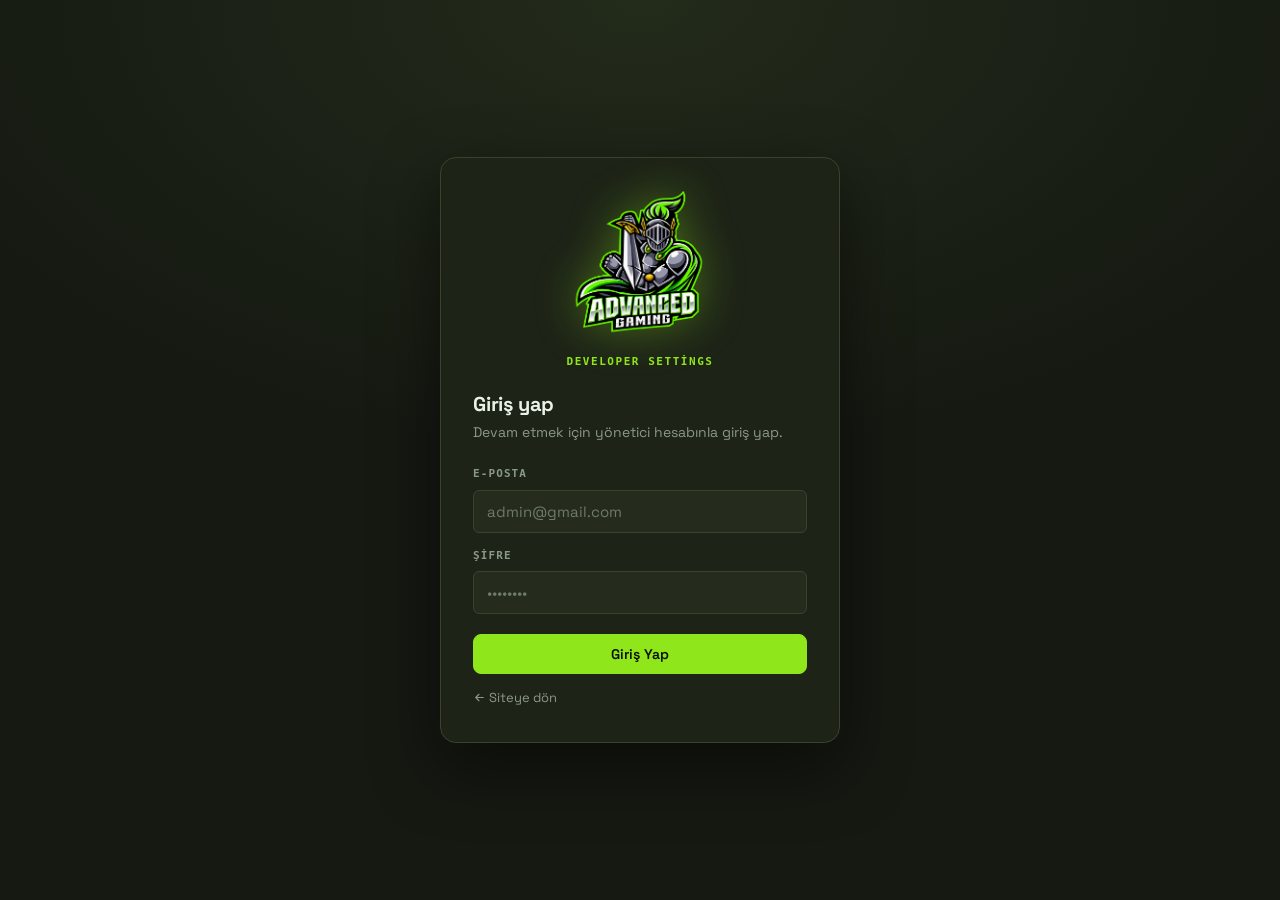
==== commit 5dccec43: "Fix CSS and asset paths Point HTML and JavaScript references to the root style.css, data.js, site.js" ====
--- a/admin.html
+++ b/admin.html
@@ -8,7 +8,7 @@
 <link rel="preconnect" href="https://fonts.googleapis.com" />
 <link rel="preconnect" href="https://fonts.gstatic.com" crossorigin />
 <link href="https://fonts.googleapis.com/css2?family=Space+Grotesk:wght@400;500;600;700&family=Poppins:wght@500;600;700;800&display=swap" rel="stylesheet" />
-<link rel="stylesheet" href="css/style.css" />
+<link rel="stylesheet" href="style.css" />
 <script>
 /* panel teması: varsayılan karanlık, siteyle aynı anahtarı kullanır */
 (function () {
@@ -26,7 +26,7 @@
   <div class="adm-login">
     <form class="adm-login-card" id="login-form">
       <div class="adm-login-logo">
-        <img src="assets/logo.png" alt="Advanced Gaming" />
+        <img src="logo.png" alt="Advanced Gaming" />
         <span class="dev-settings-label">Developer Settings</span>
       </div>
       <h1>Giriş yap</h1>
@@ -50,7 +50,7 @@
 <div class="adm" id="panel" style="display:none">
   <aside class="adm-side">
     <div class="adm-logo">
-      <img src="assets/logo.png" alt="Advanced Gaming" class="adm-logo-img" width="26" height="26" />
+      <img src="logo.png" alt="Advanced Gaming" class="adm-logo-img" width="26" height="26" />
       <div><strong>ADVANCED</strong><span>Developer Settings</span></div>
     </div>
     <nav class="adm-nav" id="adm-nav">
@@ -467,9 +467,9 @@
           </div>
           <div class="adm-card">
             <h3 class="adm-card-title">Website logosu</h3>
-            <div class="adm-logo-preview"><img id="s-logo-preview" src="assets/logo.png" alt="Logo" /></div>
+            <div class="adm-logo-preview"><img id="s-logo-preview" src="logo.png" alt="Logo" /></div>
             <div class="field" style="margin-top:14px"><label for="s-logo-file">Yeni logo yükle</label><input class="input" id="s-logo-file" type="file" accept="image/*" /></div>
-            <div class="field"><label for="s-logo">veya logo adresi</label><input class="input" id="s-logo" placeholder="assets/logo.png" /></div>
+            <div class="field"><label for="s-logo">veya logo adresi</label><input class="input" id="s-logo" placeholder="logo.png" /></div>
           </div>
         </div>
       </div>
@@ -980,8 +980,8 @@
   </main>
 </div>
 
-<script src="js/data.js"></script>
-<script src="js/site.js"></script>
+<script src="data.js"></script>
+<script src="site.js"></script>
 <script>
 (function () {
   const A = window.ADV;
--- a/style.css
+++ b/style.css
@@ -0,0 +1,1914 @@
+/* =========================================================
+   ADVANCED // CS 1.6 SUNUCUSU — tema (carbonzm.net esinli)
+   ========================================================= */
+:root{
+  --bg:#151912;
+  --surface:#1d2317;
+  --surface-2:#252c1d;
+  --surface-3:#2d3624;
+  --line:#39432c;
+  --line-strong:#495636;
+  --ink:#e9f2e6;
+  --muted:#8a988a;
+  --brand:#8fe61a;
+  --brand-strong:#6fbb12;
+  --brand-text:#0a0d05;
+  --brand-wash:rgba(143,230,26,.12);
+  --brand-wash-soft:rgba(143,230,26,.06);
+  --brand-line:rgba(143,230,26,.35);
+  --danger:#ea4a60;
+  --danger-wash:rgba(234,74,96,.16);
+  --warning:#e0ab3a;
+  --warning-wash:rgba(224,171,58,.14);
+  --r-sm:6px; --r-md:10px; --r-lg:16px;
+  --sans:"Space Grotesk",-apple-system,"Segoe UI",system-ui,Roboto,sans-serif;
+  --mono:ui-monospace,"SF Mono","Cascadia Mono","Roboto Mono",Menlo,Consolas,monospace;
+  --header-h:66px;
+}
+
+*,*::before,*::after{box-sizing:border-box}
+html,body{min-height:100%}
+html{scroll-behavior:smooth}
+body{
+  margin:0;background:var(--bg);color:var(--ink);
+  font-family:var(--sans);font-size:16px;line-height:1.6;
+  -webkit-font-smoothing:antialiased;
+}
+h1,h2,h3,h4{margin:0;font-weight:700;letter-spacing:-.01em;text-wrap:balance;line-height:1.1}
+p{margin:0}
+a{color:inherit;text-decoration:none}
+button{font-family:inherit}
+input,select,textarea{font-family:inherit;font-size:inherit;color:inherit}
+ul{margin:0;padding:0;list-style:none}
+img,svg{max-width:100%;display:block}
+::selection{background:var(--brand);color:var(--brand-text)}
+:focus-visible{outline:2px solid var(--brand);outline-offset:2px;border-radius:4px}
+
+/* ---------- yardımcılar ---------- */
+.container{width:100%;max-width:1240px;margin-inline:auto;padding-inline:24px}
+.mono{font-family:var(--mono);font-variant-numeric:tabular-nums;letter-spacing:0}
+.muted{color:var(--muted)}
+.small{font-size:.875rem;line-height:1.5}
+.center{text-align:center}
+.kicker{
+  font-family:var(--mono);font-size:.75rem;font-weight:700;letter-spacing:.14em;
+  text-transform:uppercase;color:var(--brand);
+}
+.h1{font-size:clamp(2.25rem,1.6rem + 2.6vw,3.75rem);line-height:1.05;letter-spacing:-.02em}
+.h2{font-size:clamp(1.6rem,1.35rem + 1vw,2.25rem);line-height:1.15}
+.h3{font-size:1.25rem;line-height:1.3}
+.lead{font-size:1.0625rem;line-height:1.65;color:var(--muted);max-width:62ch}
+.visually-hidden{position:absolute;width:1px;height:1px;overflow:hidden;clip:rect(0 0 0 0);white-space:nowrap}
+
+/* ---------- butonlar + parlama efekti ---------- */
+.btn{
+  position:relative;display:inline-flex;align-items:center;justify-content:center;gap:.5rem;
+  padding:11px 20px;border-radius:var(--r-sm);border:1px solid transparent;
+  font-weight:700;font-size:.9375rem;line-height:1;cursor:pointer;
+  transition:transform .18s ease,box-shadow .25s ease,background .2s ease,color .2s ease,border-color .2s ease;
+  overflow:hidden;isolation:isolate;white-space:nowrap;
+}
+/* yazı üzerinde ışık süpürmesi yok — sadece parlama (glow) */
+.btn-primary{
+  background:var(--brand);color:var(--brand-text);border-color:var(--brand);
+}
+.btn-primary:hover{
+  background:#9df42a;border-color:#9df42a;transform:translateY(-1px);
+  box-shadow:0 0 0 1px rgba(143,230,26,.35),0 0 18px rgba(143,230,26,.55),0 0 42px rgba(143,230,26,.28);
+}
+.btn-primary:active{transform:translateY(0)}
+.btn-ghost{
+  background:transparent;color:var(--ink);border-color:var(--line-strong);
+  font-family:var(--mono);font-weight:600;letter-spacing:.02em;
+}
+.btn-ghost:hover{
+  border-color:var(--brand-line);color:var(--brand);transform:translateY(-1px);
+  box-shadow:0 0 14px rgba(143,230,26,.22),inset 0 0 14px rgba(143,230,26,.08);
+}
+.btn-link{
+  display:inline-flex;align-items:center;gap:.4rem;color:var(--brand);font-weight:700;
+  font-size:.875rem;padding:6px 2px;border-radius:4px;background:none;border:0;cursor:pointer;
+  transition:color .2s ease,transform .2s ease;
+}
+.btn-link:hover{color:#a6f043;transform:translateX(2px)}
+.btn-sm{padding:9px 16px;font-size:.8125rem}
+.btn-block{width:100%}
+.btn-danger{background:var(--danger-wash);color:#ff9aa8;border-color:rgba(234,74,96,.45)}
+.btn-danger:hover{background:rgba(234,74,96,.28);box-shadow:0 0 16px rgba(234,74,96,.35)}
+.btn[disabled]{opacity:.5;cursor:not-allowed}
+
+/* ---------- header ---------- */
+.site-header{
+  position:sticky;top:0;z-index:60;height:var(--header-h);
+  background:rgba(21,25,18,.86);backdrop-filter:blur(10px);
+  border-bottom:1px solid transparent;transition:border-color .2s ease,background .2s ease;
+}
+.site-header.is-scrolled{border-bottom-color:var(--line);background:rgba(21,25,18,.95)}
+.header-inner{display:grid;grid-template-columns:auto 1fr auto;align-items:center;gap:20px;height:100%}
+.brand{display:flex;align-items:center;gap:10px;flex-shrink:0}
+.brand{display:flex;align-items:center;gap:10px;flex-shrink:0;text-decoration:none}
+.brand-word{
+  font-family:var(--mono);font-weight:800;font-size:1.0625rem;letter-spacing:.02em;line-height:1;
+  background:linear-gradient(100deg,#8fe61a,#3ff0c8,#8fe61a,#c8f57f,#8fe61a);
+  background-size:300% 100%;
+  -webkit-background-clip:text;background-clip:text;color:transparent;
+  animation:brand-flow 6s linear infinite;
+  filter:drop-shadow(0 0 10px rgba(143,230,26,.35));
+  transition:filter .3s ease;
+}
+.brand:hover .brand-word{filter:drop-shadow(0 0 16px rgba(143,230,26,.7))}
+@keyframes brand-flow{0%{background-position:0% 50%}100%{background-position:300% 50%}}
+@media (prefers-reduced-motion:reduce){.brand-word{animation:none}}
+.nav{display:flex;align-items:center;justify-content:center;gap:22px}
+.nav a{
+  position:relative;font-size:.875rem;font-weight:600;color:var(--muted);padding:7px 2px;
+  transition:color .2s ease;
+}
+.nav a::after{
+  content:"";position:absolute;left:0;right:0;bottom:0;height:2px;border-radius:2px;
+  background:var(--brand);transform:scaleX(0);transform-origin:left;transition:transform .25s ease;
+}
+.nav a:hover{color:var(--ink)}
+.nav a:hover::after{transform:scaleX(1)}
+.nav a.active{color:var(--brand)}
+.nav a.active::after{transform:scaleX(1)}
+.header-actions{display:flex;align-items:center;justify-content:flex-end;gap:10px}
+.icon-btn{
+  width:34px;height:34px;display:grid;place-items:center;border-radius:8px;
+  border:1px solid var(--line);background:var(--surface);color:var(--muted);cursor:pointer;
+  transition:all .2s ease;
+}
+.icon-btn:hover{color:var(--brand);border-color:var(--brand-line);box-shadow:0 0 14px rgba(143,230,26,.3)}
+.menu-toggle{display:none}
+.social-btn{width:34px;height:34px;border-radius:9px}
+.social-btn:hover{color:var(--brand);border-color:var(--brand-line);box-shadow:0 0 16px rgba(143,230,26,.35);transform:translateY(-1px)}
+.theme-toggle{width:34px;height:34px;border-radius:9px}
+.theme-toggle:hover{color:var(--brand);border-color:var(--brand-line);box-shadow:0 0 16px rgba(143,230,26,.35)}
+.theme-toggle .sun,.theme-toggle .moon{pointer-events:none}
+.theme-toggle .sun{display:none}
+[data-theme="light"] .theme-toggle .sun{display:block}
+[data-theme="light"] .theme-toggle .moon{display:none}
+.mobile-socials{display:flex;gap:10px;margin-top:16px}
+.icon-btn{transition:all .2s ease}
+.mobile-menu{
+  display:none;position:fixed;inset:var(--header-h) 0 0 0;z-index:55;background:rgba(15,18,13,.98);
+  padding:24px;flex-direction:column;gap:6px;
+}
+.mobile-menu.open{display:flex}
+.mobile-menu a{padding:14px 4px;border-bottom:1px solid var(--line);font-weight:600;font-size:1rem;color:var(--muted)}
+.mobile-menu a.active{color:var(--brand)}
+.mobile-menu .btn{margin-top:16px}
+
+/* ---------- hero ---------- */
+.hero{position:relative;overflow:hidden;border-bottom:1px solid var(--line)}
+.hero-grid{
+  position:absolute;inset:0;pointer-events:none;opacity:.5;
+  background-image:linear-gradient(var(--line) 1px,transparent 1px),linear-gradient(90deg,var(--line) 1px,transparent 1px);
+  background-size:64px 64px;
+  -webkit-mask-image:radial-gradient(70% 60% at 30% 20%,#000,transparent);
+  mask-image:radial-gradient(70% 60% at 30% 20%,#000,transparent);
+}
+.hero-inner{position:relative;padding-block:76px 64px;display:flex;flex-direction:column;align-items:center;text-align:center}
+.badge{
+  display:inline-flex;align-items:center;gap:8px;padding:4px 12px;border-radius:999px;
+  font-family:var(--mono);font-size:.6875rem;font-weight:700;letter-spacing:.12em;text-transform:uppercase;
+  color:var(--brand);background:var(--brand-wash);border:1px solid var(--brand-line);
+}
+.hero-eyebrow{
+  margin-top:22px;font-family:var(--mono);font-size:.75rem;font-weight:700;
+  letter-spacing:.16em;text-transform:uppercase;color:var(--brand);
+}
+.hero h1{margin-top:18px;font-size:clamp(2.4rem,1.5rem + 4vw,4.6rem);line-height:1.02;letter-spacing:-.03em;max-width:16ch}
+.hero h1 .dim{color:var(--brand)}
+.hero p.lead{margin-top:20px;text-align:center;font-size:1.0625rem}
+.hero-actions{display:flex;flex-wrap:wrap;align-items:center;justify-content:center;gap:12px;margin-top:30px}
+.hero-meta{
+  display:flex;flex-wrap:wrap;align-items:center;justify-content:center;gap:10px 22px;
+  margin-top:34px;padding-top:22px;border-top:1px solid var(--line);width:min(100%,760px);
+  font-family:var(--mono);font-size:.75rem;color:var(--muted);letter-spacing:.06em;
+}
+.hero-meta b{color:var(--ink);font-weight:600}
+.dot{width:7px;height:7px;border-radius:50%;background:var(--brand);display:inline-block;box-shadow:0 0 10px var(--brand);animation:pulse 1.8s infinite}
+@keyframes pulse{0%,100%{opacity:1}50%{opacity:.35}}
+
+/* ---------- bölümler ---------- */
+.hazard{
+  height:6px;width:100%;opacity:.35;
+  background:repeating-linear-gradient(-45deg,var(--brand) 0 14px,transparent 14px 28px);
+  background-size:40px 40px;animation:hazard-scroll 3s linear infinite;
+}
+@keyframes hazard-scroll{from{background-position:0 0}to{background-position:40px 0}}
+@media (prefers-reduced-motion:reduce){.hazard,.dot{animation:none}}
+
+.section{padding-block:88px;border-bottom:1px solid var(--line)}
+.section.raised{background:var(--surface)}
+.section-head{display:flex;align-items:flex-end;justify-content:space-between;gap:24px;flex-wrap:wrap;margin-bottom:36px}
+.section-head .h2{margin-top:10px}
+.section-head p{margin-top:10px}
+
+/* istatistik kutuları */
+.stat-grid{display:grid;grid-template-columns:repeat(4,1fr);gap:14px;margin-top:26px}
+.stat{
+  background:var(--surface-2);border:1px solid var(--line);border-radius:var(--r-md);padding:18px;
+  transition:border-color .2s ease,box-shadow .25s ease,transform .2s ease;
+}
+.stat:hover{border-color:var(--brand-line);box-shadow:0 0 20px rgba(143,230,26,.12);transform:translateY(-2px)}
+.stat .label{font-family:var(--mono);font-size:.6875rem;letter-spacing:.1em;text-transform:uppercase;color:var(--muted)}
+.stat .value{font-family:var(--mono);font-size:1.75rem;font-weight:700;margin-top:8px;line-height:1}
+.stat .value small{font-size:.875rem;color:var(--muted);font-weight:600}
+
+/* kartlar */
+.card{background:var(--surface);border:1px solid var(--line);border-radius:var(--r-md);padding:22px;transition:border-color .2s ease,box-shadow .25s ease,transform .2s ease}
+.card:hover{border-color:var(--line-strong);box-shadow:0 12px 32px rgba(0,0,0,.45)}
+.grid-2{display:grid;grid-template-columns:repeat(2,1fr);gap:16px}
+.grid-4{display:grid;grid-template-columns:repeat(4,1fr);gap:16px}
+
+/* özellik kartları */
+.feature-num{font-family:var(--mono);font-size:.8125rem;font-weight:700;color:var(--brand);letter-spacing:.08em}
+.feature h3{margin-top:10px;font-size:1.0625rem}
+.feature p{margin-top:10px;font-size:.875rem;color:var(--muted);line-height:1.6}
+
+/* duyuru kartları */
+.notice-list{display:flex;flex-direction:column;gap:14px}
+.notice{
+  display:block;width:100%;text-align:left;cursor:pointer;background:var(--surface);color:inherit;
+  border:1px solid var(--line);border-radius:var(--r-md);padding:20px 22px;
+  transition:border-color .2s ease,box-shadow .25s ease,transform .2s ease;
+}
+.notice:hover{border-color:var(--brand-line);transform:translateY(-2px);box-shadow:0 0 26px rgba(143,230,26,.14)}
+.notice-meta{font-family:var(--mono);font-size:.75rem;color:var(--muted);display:flex;gap:10px;align-items:center;flex-wrap:wrap}
+.notice h3{margin-top:10px;font-size:1.125rem}
+.notice p{margin-top:8px;font-size:.9375rem;color:var(--muted);display:-webkit-box;-webkit-line-clamp:2;-webkit-box-orient:vertical;overflow:hidden}
+.notice .more{margin-top:14px}
+.count-big{font-family:var(--mono);font-size:1.5rem;font-weight:700;color:var(--brand)}
+
+/* fiyatlandırma */
+.price-grid{display:grid;grid-template-columns:repeat(auto-fit,minmax(250px,1fr));gap:16px}
+.price-card{
+  position:relative;display:flex;flex-direction:column;background:var(--surface);
+  border:1px solid var(--line);border-radius:var(--r-lg);padding:24px;
+  transition:border-color .25s ease,box-shadow .3s ease,transform .25s ease;
+}
+.price-card:hover{border-color:var(--brand-line);transform:translateY(-3px);box-shadow:0 0 34px rgba(143,230,26,.16)}
+.price-card.featured{border-color:var(--brand-line);background:var(--brand-wash-soft)}
+.price-card .tag{position:absolute;top:-11px;left:22px;background:var(--brand);color:var(--brand-text);font-family:var(--mono);font-size:.625rem;font-weight:800;letter-spacing:.1em;padding:3px 10px;border-radius:999px}
+.price-card h3{font-size:1.125rem}
+.price-card .desc{margin-top:8px;font-size:.8125rem;color:var(--muted);min-height:40px}
+.price{display:flex;align-items:baseline;gap:6px;margin:16px 0 4px;font-family:var(--mono)}
+.price b{font-size:2rem;font-weight:700}
+.price span{font-size:.8125rem;color:var(--muted)}
+.price-card ul{margin:16px 0 20px;display:flex;flex-direction:column;gap:9px;font-size:.8125rem;color:var(--muted)}
+.price-card li{display:flex;gap:8px;align-items:flex-start}
+.price-card li::before{content:"";flex-shrink:0;width:14px;height:14px;margin-top:3px;background-color:var(--brand);-webkit-mask:url("data:image/svg+xml,%3Csvg xmlns='http://www.w3.org/2000/svg' viewBox='0 0 24 24' fill='none' stroke='black' stroke-width='3' stroke-linecap='round' stroke-linejoin='round'%3E%3Cpath d='M20 6 9 17l-5-5'/%3E%3C/svg%3E") center/contain no-repeat;mask:url("data:image/svg+xml,%3Csvg xmlns='http://www.w3.org/2000/svg' viewBox='0 0 24 24' fill='none' stroke='black' stroke-width='3' stroke-linecap='round' stroke-linejoin='round'%3E%3Cpath d='M20 6 9 17l-5-5'/%3E%3C/svg%3E") center/contain no-repeat}
+.price-card .btn{margin-top:auto}
+
+/* akordeon */
+.accordion{display:flex;flex-direction:column;gap:10px}
+.acc-item{border:1px solid var(--line);border-radius:var(--r-md);background:var(--surface);overflow:hidden}
+.acc-head{
+  width:100%;display:flex;align-items:center;justify-content:space-between;gap:16px;
+  padding:16px 18px;background:none;border:0;color:inherit;font-weight:600;font-size:.9375rem;
+  cursor:pointer;text-align:left;transition:color .2s ease,background .2s ease;
+}
+.acc-head:hover{color:var(--brand);background:rgba(143,230,26,.04)}
+.acc-head .plus{font-family:var(--mono);font-size:1.1rem;color:var(--brand);transition:transform .25s ease}
+.acc-item.open .acc-head .plus{transform:rotate(45deg)}
+.acc-body{max-height:0;overflow:hidden;transition:max-height .3s ease}
+.acc-body-inner{padding:0 18px 18px;font-size:.875rem;color:var(--muted)}
+
+/* kurallar */
+.rule-cols{display:grid;grid-template-columns:repeat(3,1fr);gap:18px}
+.rule-col{background:var(--surface);border:1px solid var(--line);border-radius:var(--r-lg);padding:24px}
+.rule-col h3{font-size:1.0625rem;display:flex;align-items:center;gap:10px}
+.rule-col h3 .ico{width:28px;height:28px;border-radius:8px;display:grid;place-items:center;background:var(--brand-wash);border:1px solid var(--brand-line);color:var(--brand);font-family:var(--mono);font-size:.75rem;font-weight:800}
+.rule-col ol{margin:16px 0 0;padding-left:0;counter-reset:r;display:flex;flex-direction:column;gap:12px}
+.rule-col ol li{position:relative;padding-left:30px;font-size:.875rem;color:var(--muted);line-height:1.6;counter-increment:r}
+.rule-col ol li::before{
+  content:counter(r,decimal-leading-zero);position:absolute;left:0;top:1px;
+  font-family:var(--mono);font-size:.6875rem;font-weight:700;color:var(--brand);
+  border:1px solid var(--brand-line);border-radius:5px;padding:1px 4px;background:var(--brand-wash);
+}
+.rule-col ol li strong{color:var(--ink);font-weight:600}
+
+/* galeri */
+.gallery{display:grid;grid-template-columns:repeat(3,1fr);gap:14px}
+.gal-item{
+  position:relative;border-radius:var(--r-md);overflow:hidden;border:1px solid var(--line);
+  cursor:pointer;background:var(--surface-2);padding:0;
+}
+.gal-item img{width:100%;height:220px;object-fit:cover;transition:transform .5s ease,filter .4s ease;filter:saturate(.85) brightness(.85)}
+.gal-item:hover img{transform:scale(1.06);filter:saturate(1.1) brightness(1)}
+.gal-item::after{
+  content:"";position:absolute;inset:0;background:linear-gradient(to top,rgba(10,13,5,.85),transparent 55%);
+  transition:opacity .3s ease;
+}
+.gal-item:hover{box-shadow:0 0 28px rgba(143,230,26,.25);border-color:var(--brand-line)}
+.gal-cap{position:absolute;left:0;right:0;bottom:0;z-index:2;padding:14px 16px;text-align:left}
+.gal-cap strong{display:block;font-size:.875rem;font-weight:600}
+.gal-cap span{font-family:var(--mono);font-size:.6875rem;color:var(--brand);letter-spacing:.08em;text-transform:uppercase}
+
+.lightbox{position:fixed;inset:0;z-index:120;display:none;place-items:center;background:rgba(8,10,6,.94);padding:24px}
+.lightbox.open{display:grid}
+.lightbox img{max-width:min(1100px,92vw);max-height:82vh;border-radius:var(--r-md);border:1px solid var(--line-strong)}
+.lightbox .lb-cap{margin-top:14px;font-family:var(--mono);font-size:.8125rem;color:var(--muted);text-align:center}
+.lb-close{position:absolute;top:20px;right:24px}
+
+/* iletişim */
+.contact-grid{display:grid;grid-template-columns:repeat(2,1fr);gap:16px}
+.contact-card{background:var(--surface);border:1px solid var(--line);border-radius:var(--r-lg);padding:26px;transition:border-color .2s ease,box-shadow .3s ease}
+.contact-card:hover{border-color:var(--brand-line);box-shadow:0 0 26px rgba(143,230,26,.12)}
+.contact-card .label{font-family:var(--mono);font-size:.6875rem;letter-spacing:.12em;text-transform:uppercase;color:var(--muted)}
+.contact-card .big{font-family:var(--mono);font-size:1.375rem;font-weight:700;margin-top:10px;letter-spacing:.01em}
+.contact-card p{margin-top:8px;font-size:.875rem;color:var(--muted)}
+.contact-card .btn{margin-top:18px}
+
+/* formlar */
+.field{display:flex;flex-direction:column;gap:7px;margin-bottom:14px}
+.field label{font-family:var(--mono);font-size:.6875rem;letter-spacing:.1em;text-transform:uppercase;color:var(--muted);font-weight:700}
+.input,.textarea,.select{
+  width:100%;padding:11px 13px;border-radius:var(--r-sm);background:var(--surface-2);
+  border:1px solid var(--line);color:var(--ink);font-size:.9375rem;transition:border-color .2s ease,box-shadow .2s ease;
+}
+.input::placeholder,.textarea::placeholder{color:#6d7a6d}
+.input:focus,.textarea:focus,.select:focus{outline:none;border-color:var(--brand-line);box-shadow:0 0 0 3px rgba(143,230,26,.14)}
+.textarea{min-height:120px;resize:vertical}
+
+/* uyarı kutusu */
+.callout{display:flex;gap:12px;padding:14px 16px;border-radius:var(--r-md);background:var(--warning-wash);border:1px solid rgba(224,171,58,.35);font-size:.875rem;color:#e9d9b4}
+.callout .tag{font-family:var(--mono);font-size:.625rem;font-weight:800;letter-spacing:.1em;color:var(--warning);flex-shrink:0;padding-top:2px}
+
+/* CTA bandı */
+.cta-band{background:var(--surface);padding-block:72px;text-align:center;border-bottom:1px solid var(--line)}
+.cta-band h2{font-size:clamp(1.6rem,1.35rem + 1vw,2.25rem)}
+.cta-band p{margin-top:12px;color:var(--muted)}
+.cta-band .hero-actions{margin-top:26px}
+
+/* footer */
+.site-footer{padding-block:40px;background:var(--bg)}
+.footer-inner{display:flex;align-items:center;justify-content:space-between;gap:20px;flex-wrap:wrap}
+.footer-brand{font-family:var(--mono);font-size:.8125rem;color:var(--muted);letter-spacing:.06em}
+.footer-brand b{color:var(--ink)}
+.footer-links{display:flex;gap:20px;font-size:.8125rem;color:var(--muted);flex-wrap:wrap}
+.footer-links a:hover{color:var(--brand)}
+.copyright{width:100%;margin-top:22px;padding-top:18px;border-top:1px solid var(--line);font-family:var(--mono);font-size:.75rem;color:var(--muted)}
+
+/* modal */
+.modal{position:fixed;inset:0;z-index:130;display:none;place-items:center;background:rgba(8,10,6,.9);padding:24px}
+.modal.open{display:grid}
+/* açılış / kapanış animasyonu */
+.modal{opacity:0;transition:opacity .26s ease,backdrop-filter .26s ease}
+.modal.open{opacity:1;backdrop-filter:blur(8px)}
+.modal-card{
+  width:min(680px,94vw);max-height:86vh;overflow:auto;background:var(--surface);border:1px solid var(--line-strong);
+  border-radius:var(--r-lg);padding:28px;box-shadow:0 24px 64px rgba(0,0,0,.6);
+  opacity:0;transform:translateY(26px) scale(.94);
+  transition:opacity .3s cubic-bezier(.2,.8,.2,1),transform .38s cubic-bezier(.2,.9,.25,1.05);
+}
+.modal.open .modal-card{opacity:1;transform:translateY(0) scale(1)}
+.modal.closing{opacity:0}
+.modal.closing .modal-card{opacity:0;transform:translateY(14px) scale(.96);transition-duration:.22s}
+.modal.open .modal-head,.modal.open .modal-body{animation:modal-part .42s cubic-bezier(.2,.8,.2,1) both}
+.modal.open .modal-body{animation-delay:.06s}
+@keyframes modal-part{from{opacity:0;transform:translateY(10px)}to{opacity:1;transform:none}}
+@media (prefers-reduced-motion:reduce){
+  .modal,.modal-card,.modal.open .modal-head,.modal.open .modal-body{animation:none;transition:opacity .15s;transform:none}
+}
+.modal-head{display:flex;justify-content:space-between;align-items:flex-start;gap:16px}
+.modal-body{margin-top:18px;font-size:.9375rem;color:var(--muted);white-space:pre-wrap;line-height:1.7}
+.modal-body strong{color:var(--ink)}
+
+/* toast */
+.toast{
+  position:fixed;left:50%;bottom:28px;transform:translate(-50%,20px);z-index:200;
+  background:var(--surface-3);border:1px solid var(--brand-line);color:var(--ink);
+  padding:12px 20px;border-radius:999px;font-size:.875rem;font-weight:600;
+  opacity:0;pointer-events:none;transition:opacity .25s ease,transform .25s ease;
+  box-shadow:0 0 24px rgba(143,230,26,.25);
+}
+.toast.show{opacity:1;transform:translate(-50%,0)}
+
+/* =========================================================
+   ADMIN PANEL
+   ========================================================= */
+.adm{
+  --bg:#151912;--surface:#1d2317;--surface-2:#252c1d;--surface-3:#2d3624;
+  --line:#39432c;--line-strong:#495636;--ink:#e9f2e6;--muted:#8a988a;
+  --brand:#8fe61a;--brand-text:#0a0d05;
+  min-height:100vh;height:auto;background:var(--bg);color:var(--ink);font-family:var(--sans);
+  overflow:visible;
+}
+.adm a{color:inherit}
+.adm-side{position:fixed;inset:0 auto 0 0;width:250px;background:var(--surface);border-right:1px solid var(--line);padding:20px 16px;display:flex;flex-direction:column;gap:6px;overflow-y:auto;overscroll-behavior:contain;z-index:20}
+.adm-side::-webkit-scrollbar{width:8px}
+.adm-side::-webkit-scrollbar-thumb{background:var(--line-strong);border-radius:99px}
+.adm-logo{display:flex;align-items:center;gap:10px;padding:4px 6px 18px;border-bottom:1px solid var(--line);margin-bottom:14px}
+.adm-logo .mark{width:32px;height:32px;border-radius:8px;background:linear-gradient(150deg,#8fe61a,#3f8f06);display:grid;place-items:center;color:#0a0d05;font-weight:800;font-family:var(--mono);box-shadow:0 0 16px rgba(143,230,26,.35)}
+.adm-logo strong{font-size:.875rem;letter-spacing:.04em;display:block}
+.adm-logo span{font-size:.6875rem;color:var(--muted)}
+.adm-nav{display:flex;flex-direction:column;gap:4px}
+.adm-nav a{display:flex;align-items:center;gap:10px;padding:10px 12px;border-radius:8px;font-size:.875rem;color:var(--muted);transition:background .2s,color .2s,box-shadow .2s}
+.adm-nav a:hover{background:var(--surface-2);color:var(--ink)}
+.adm-nav a.active{background:rgba(143,230,26,.12);color:var(--brand);box-shadow:inset 2px 0 0 var(--brand)}
+.adm-side .spacer{flex:1}
+.adm-main{margin-left:250px;padding:28px 32px 80px;min-height:100vh;min-width:0;overflow:visible}
+.adm-top{display:flex;align-items:center;justify-content:space-between;gap:16px;flex-wrap:wrap;margin-bottom:26px}
+.adm-top h1{font-size:1.5rem}
+.adm-top p{color:var(--muted);font-size:.875rem;margin-top:4px}
+.adm-card{background:var(--surface);border:1px solid var(--line);border-radius:12px;padding:20px}
+.adm-stats{display:grid;grid-template-columns:repeat(auto-fit,minmax(180px,1fr));gap:14px;margin-bottom:22px}
+.adm-stat{background:var(--surface);border:1px solid var(--line);border-radius:12px;padding:16px 18px}
+.adm-stat .label{font-size:.75rem;color:var(--muted);text-transform:uppercase;letter-spacing:.08em}
+.adm-stat .value{font-size:1.75rem;font-weight:700;margin-top:6px;font-family:var(--mono)}
+.adm-table{width:100%;border-collapse:collapse;font-size:.875rem}
+.adm-table th{text-align:left;font-size:.6875rem;text-transform:uppercase;letter-spacing:.08em;color:var(--muted);padding:10px 12px;border-bottom:1px solid var(--line);font-weight:600}
+.adm-table td{padding:12px;border-bottom:1px solid var(--line);vertical-align:top;color:var(--muted)}
+.adm-table td strong{color:var(--ink);font-weight:600}
+.adm-table tr:last-child td{border-bottom:0}
+.adm-table tr:hover td{background:rgba(255,255,255,.02)}
+.adm .input,.adm .textarea,.adm .select{background:var(--surface-2);border-color:var(--line);color:var(--ink)}
+.adm .input:focus,.adm .textarea:focus{border-color:var(--brand);box-shadow:0 0 0 3px rgba(143,230,26,.16)}
+.adm .field label{color:var(--muted)}
+.adm-btn{display:inline-flex;align-items:center;justify-content:center;gap:8px;padding:10px 16px;border-radius:8px;border:1px solid transparent;font-weight:600;font-size:.875rem;cursor:pointer;transition:all .2s ease;background:var(--surface-3);color:var(--ink)}
+.adm-btn:hover{background:#323c27;box-shadow:0 0 0 1px var(--line-strong)}
+.adm-btn.primary{background:var(--brand);color:var(--brand-text);border-color:var(--brand)}
+.adm-btn.primary:hover{background:#9df42a;box-shadow:0 0 18px rgba(143,230,26,.5)}
+.adm-btn.danger{background:rgba(229,86,106,.16);color:#ff9aa8;border-color:rgba(229,86,106,.4)}
+.adm-btn.danger:hover{background:rgba(229,86,106,.28)}
+.adm-btn.sm{padding:6px 10px;font-size:.75rem;border-radius:6px}
+.adm-login{min-height:100vh;display:grid;place-items:center;padding:24px;background:radial-gradient(60% 50% at 50% 0%,#232b1b,#151912)}
+.adm-login-card{width:min(400px,100%);background:var(--surface);border:1px solid var(--line);border-radius:16px;padding:32px;box-shadow:0 24px 64px rgba(0,0,0,.5)}
+.adm-login-card h1{font-size:1.25rem;margin-bottom:6px}
+.adm-login-card p{color:var(--muted);font-size:.875rem;margin-bottom:22px}
+.adm-alert{padding:10px 12px;border-radius:8px;font-size:.8125rem;margin-bottom:14px;background:rgba(229,86,106,.16);color:#ff9aa8;border:1px solid rgba(229,86,106,.4)}
+.adm-alert.ok{background:rgba(12,163,12,.14);color:#7ddc7d;border-color:rgba(12,163,12,.4)}
+.adm-toolbar{display:flex;gap:10px;flex-wrap:wrap;align-items:center;margin-bottom:16px}
+.pill{display:inline-block;padding:2px 9px;border-radius:999px;font-size:.6875rem;font-weight:700;font-family:var(--mono);background:rgba(143,230,26,.12);color:var(--brand);border:1px solid rgba(143,230,26,.35)}
+
+/* duyarlı */
+@media (max-width:980px){
+  .nav{display:none}
+  .menu-toggle{display:grid}
+  .header-actions{margin-left:auto}
+  .stat-grid{grid-template-columns:repeat(2,1fr)}
+  .grid-4{grid-template-columns:repeat(2,1fr)}
+  .rule-cols{grid-template-columns:1fr}
+  .gallery{grid-template-columns:repeat(2,1fr)}
+  .adm-side{position:static;width:auto;flex-direction:row;flex-wrap:wrap;border-right:0;border-bottom:1px solid var(--line)}
+  .adm-main{margin-left:0;padding:20px}
+  .adm-logo{border:0;margin:0;padding:0}
+}
+@media (max-width:640px){
+  .container{padding-inline:18px}
+  .section{padding-block:56px}
+  .grid-2,.contact-grid,.grid-4{grid-template-columns:1fr}
+  .gallery{grid-template-columns:1fr}
+  .stat-grid{grid-template-columns:repeat(2,1fr)}
+  .hero-inner{padding-block:52px 44px}
+}
+
+/* ---------- yönetim (ekip) sayfası ---------- */
+.team-grid{display:grid;grid-template-columns:repeat(4,1fr);gap:16px}
+.team-card{
+  position:relative;background:var(--surface);border:1px solid var(--line);border-radius:var(--r-lg);
+  padding:22px;text-align:center;transition:border-color .25s ease,box-shadow .3s ease,transform .25s ease;
+}
+.team-card:hover{border-color:var(--brand-line);transform:translateY(-3px);box-shadow:0 0 28px rgba(143,230,26,.16)}
+.team-avatar{
+  width:64px;height:64px;margin:0 auto 14px;border-radius:50%;display:grid;place-items:center;
+  font-family:var(--mono);font-weight:800;font-size:1.25rem;color:var(--brand-text);
+  background:linear-gradient(150deg,var(--brand),#3f8f06);box-shadow:0 0 20px rgba(143,230,26,.28);
+}
+.team-card h3{font-size:1rem}
+.team-role{font-family:var(--mono);font-size:.6875rem;letter-spacing:.1em;text-transform:uppercase;color:var(--brand);margin-top:6px}
+.team-note{font-size:.8125rem;color:var(--muted);margin-top:10px;line-height:1.55}
+.team-card .pill{margin-top:14px}
+.rank-owner{background:linear-gradient(150deg,#8fe61a,#2f7a04)}
+.rank-super{background:linear-gradient(150deg,#a9ef4d,#4f9a0a)}
+.rank-admin{background:linear-gradient(150deg,#c8f57f,#68b312)}
+.rank-mod{background:linear-gradient(150deg,#e2f9c4,#86c02f)}
+@media (max-width:980px){.team-grid{grid-template-columns:repeat(2,1fr)}}
+@media (max-width:520px){.team-grid{grid-template-columns:1fr}}
+
+/* ---------- inline ikonlar ---------- */
+.ic{display:inline-block;vertical-align:-2px;flex-shrink:0}
+.btn-link{display:inline-flex;align-items:center;gap:.4rem}
+.adm-site-link{display:flex;align-items:center;gap:9px;padding:10px 12px;border-radius:8px;font-size:.8125rem;color:var(--muted);transition:background .2s,color .2s}
+.adm-site-link:hover{background:var(--surface-2);color:var(--ink)}
+
+/* ---------- ekip kartları (üye sembolü) ---------- */
+.team-avatar.member{
+  position:relative;display:grid;place-items:center;width:62px;height:62px;margin:0 auto 16px;
+  border-radius:50%;background:radial-gradient(120% 120% at 50% 0%,rgba(143,230,26,.16),rgba(143,230,26,.04) 70%);
+  border:1px solid var(--brand-line);color:var(--brand);
+  box-shadow:0 0 22px rgba(143,230,26,.18),inset 0 0 18px rgba(143,230,26,.08);
+  transition:box-shadow .3s ease,transform .3s ease,border-color .3s ease;
+}
+.team-card:hover .team-avatar.member{box-shadow:0 0 32px rgba(143,230,26,.35),inset 0 0 22px rgba(143,230,26,.12);transform:translateY(-1px)}
+.team-avatar.member svg{width:28px;height:28px}
+.team-card .rank-line{
+  display:inline-flex;align-items:center;gap:7px;margin-top:14px;padding:3px 11px;border-radius:999px;
+  font-family:var(--mono);font-size:.625rem;font-weight:700;letter-spacing:.1em;text-transform:uppercase;
+  color:var(--brand);background:var(--brand-wash);border:1px solid var(--brand-line);
+}
+.team-card .rank-line svg{width:12px;height:12px}
+
+/* ---------- kurallar sayfası (düzenli) ---------- */
+.rules-layout{display:grid;grid-template-columns:260px 1fr;gap:26px;align-items:start}
+.rules-side{position:sticky;top:calc(var(--header-h) + 18px);display:flex;flex-direction:column;gap:8px}
+.rules-side .side-title{font-family:var(--mono);font-size:.6875rem;letter-spacing:.12em;text-transform:uppercase;color:var(--muted);margin-bottom:6px}
+.rules-side a{
+  display:flex;align-items:center;gap:10px;padding:11px 13px;border-radius:10px;
+  border:1px solid var(--line);background:var(--surface);color:var(--muted);
+  font-size:.875rem;font-weight:600;transition:all .2s ease;
+}
+.rules-side a:hover{border-color:var(--brand-line);color:var(--ink);background:var(--surface-2)}
+.rules-side a.active{border-color:var(--brand-line);color:var(--brand);background:var(--brand-wash-soft);box-shadow:inset 2px 0 0 var(--brand)}
+.rules-side a svg{width:16px;height:16px;flex-shrink:0}
+.rules-side .count{margin-left:auto;font-family:var(--mono);font-size:.6875rem;color:var(--muted)}
+
+.rule-block{background:var(--surface);border:1px solid var(--line);border-radius:var(--r-lg);overflow:hidden;margin-bottom:18px;scroll-margin-top:calc(var(--header-h) + 20px)}
+.rule-block-head{display:flex;align-items:center;gap:14px;padding:18px 22px;border-bottom:1px solid var(--line);background:linear-gradient(180deg,rgba(143,230,26,.05),transparent)}
+.rule-block-head .num{
+  font-family:var(--mono);font-size:.75rem;font-weight:700;color:var(--brand);
+  border:1px solid var(--brand-line);background:var(--brand-wash);border-radius:7px;padding:4px 8px;flex-shrink:0;
+}
+.rule-block-head h3{font-size:1.0625rem}
+.rule-block-head p{font-size:.8125rem;color:var(--muted);margin-top:3px}
+.rule-list{counter-reset:rr;display:flex;flex-direction:column}
+.rule-list li{
+  counter-increment:rr;position:relative;display:grid;grid-template-columns:38px 1fr;gap:14px;
+  padding:14px 22px;border-bottom:1px solid rgba(57,67,44,.55);font-size:.875rem;color:var(--muted);line-height:1.65;
+}
+.rule-list li:last-child{border-bottom:0}
+.rule-list li:hover{background:rgba(143,230,26,.03)}
+.rule-list li::before{
+  content:counter(rr,decimal-leading-zero);font-family:var(--mono);font-size:.6875rem;font-weight:700;
+  color:var(--brand);border:1px solid var(--brand-line);background:var(--brand-wash);
+  border-radius:6px;padding:2px 0;text-align:center;height:22px;line-height:16px;
+}
+.rule-list li strong{color:var(--ink);font-weight:600}
+@media (max-width:980px){
+  .rules-layout{grid-template-columns:1fr}
+  .rules-side{position:static;flex-direction:row;flex-wrap:wrap}
+  .rules-side .side-title{display:none}
+  .rules-side a{font-size:.8125rem;padding:9px 11px}
+}
+
+/* =========================================================
+   IŞIK MODU (açık tema) — asıl kimlik yeşil/koyu kalır
+   ========================================================= */
+html{background:var(--bg)}
+body{transition:background .25s ease,color .25s ease}
+
+[data-theme="light"]{
+  --bg:#f4f6f0;
+  --surface:#ffffff;
+  --surface-2:#eef2e6;
+  --surface-3:#e3e9d8;
+  --line:#d3dbc6;
+  --line-strong:#b9c5a8;
+  --ink:#141a0e;
+  --muted:#5e6b52;
+  --brand:#5aa80a;
+  --brand-strong:#468205;
+  --brand-text:#0a0d05;
+  --brand-wash:rgba(90,168,10,.12);
+  --brand-wash-soft:rgba(90,168,10,.06);
+  --brand-line:rgba(90,168,10,.35);
+  --warning:#9a6d0c;
+  --warning-wash:rgba(224,171,58,.18);
+  --danger:#c83049;
+  --danger-wash:rgba(200,48,73,.12);
+}
+[data-theme="light"] .site-header{background:rgba(244,246,240,.88)}
+[data-theme="light"] .site-header.is-scrolled{background:rgba(244,246,240,.96)}
+[data-theme="light"] .mobile-menu{background:rgba(244,246,240,.98)}
+[data-theme="light"] .hero-grid{opacity:.35}
+[data-theme="light"] .btn-primary{background:var(--brand);border-color:var(--brand);color:#fff}
+[data-theme="light"] .btn-primary:hover{background:#4f9709;border-color:#4f9709;box-shadow:0 0 0 1px rgba(90,168,10,.3),0 0 18px rgba(90,168,10,.35)}
+[data-theme="light"] .btn-ghost{color:var(--ink)}
+[data-theme="light"] .brand-word{background:linear-gradient(100deg,#4f9709,#12a98f,#5aa80a,#8ec93a,#4f9709);background-size:300% 100%;-webkit-background-clip:text;background-clip:text;color:transparent;filter:drop-shadow(0 0 8px rgba(90,168,10,.25))}
+[data-theme="light"] .gal-item img{filter:none}
+[data-theme="light"] .gal-item::after{background:linear-gradient(to top,rgba(20,26,14,.78),transparent 60%)}
+[data-theme="light"] .modal,[data-theme="light"] .lightbox{background:rgba(20,26,14,.72)}
+[data-theme="light"] .hazard{opacity:.28}
+[data-theme="light"] .team-avatar.member{background:radial-gradient(120% 120% at 50% 0%,rgba(90,168,10,.18),rgba(90,168,10,.04) 70%)}
+[data-theme="light"] .rule-list li:hover{background:rgba(90,168,10,.05)}
+[data-theme="light"] .callout{color:#6b5210}
+[data-theme="light"] .stat,[data-theme="light"] .card,[data-theme="light"] .price-card,
+[data-theme="light"] .notice,[data-theme="light"] .acc-item,[data-theme="light"] .rule-block,
+[data-theme="light"] .contact-card,[data-theme="light"] .team-card{box-shadow:0 1px 2px rgba(20,26,14,.04)}
+[data-theme="light"] .adm{--bg:#f4f6f0;--surface:#fff;--surface-2:#eef2e6;--surface-3:#e3e9d8;--line:#d3dbc6;--line-strong:#b9c5a8;--ink:#141a0e;--muted:#5e6b52;--brand:#5aa80a;--brand-text:#fff}
+[data-theme="light"] .adm-btn{background:var(--surface-2)}
+[data-theme="light"] .adm-btn.primary{color:#fff}
+[data-theme="light"] .adm-table td{color:var(--muted)}
+[data-theme="light"] .adm-login{background:radial-gradient(60% 50% at 50% 0%,#e6ecd9,#f4f6f0)}
+
+/* ---------- admin giriş ekranı logosu ---------- */
+.adm-login-logo{display:flex;flex-direction:column;align-items:center;gap:10px;margin-bottom:22px}
+.adm-login-logo img{
+  width:150px;height:auto;display:block;
+  filter:drop-shadow(0 0 22px rgba(143,230,26,.35));
+  animation:logo-glow 5s ease-in-out infinite;
+}
+.adm-login-logo span{
+  font-family:var(--mono);font-size:.6875rem;font-weight:700;letter-spacing:.14em;
+  text-transform:uppercase;color:var(--brand);
+}
+@keyframes logo-glow{
+  0%,100%{filter:drop-shadow(0 0 16px rgba(143,230,26,.28))}
+  50%{filter:drop-shadow(0 0 30px rgba(143,230,26,.55))}
+}
+@media (prefers-reduced-motion:reduce){.adm-login-logo img{animation:none}}
+[data-theme="light"] .adm-login-logo img{filter:drop-shadow(0 0 16px rgba(90,168,10,.25))}
+
+/* ---------- sayfa başlık bloğu (ortalanmış, ferah) ---------- */
+.page-hero{
+  position:relative;display:flex;flex-direction:column;align-items:center;text-align:center;
+  padding-block:64px 56px;
+}
+.page-hero .h1{margin-top:20px;max-width:22ch}
+.page-hero .lead{margin-top:18px;text-align:center;max-width:64ch}
+@media (max-width:640px){.page-hero{padding-block:44px 40px}}
+
+/* ---------- iletişim: form paneli sağa uzar ---------- */
+.contact-layout{display:grid;grid-template-columns:minmax(0,1fr) minmax(0,1.35fr);gap:20px;align-items:start}
+.contact-form-card{background:var(--surface);border:1px solid var(--line);border-radius:var(--r-lg);padding:26px}
+.contact-form-card .field:last-of-type{margin-bottom:0}
+/* ---------- iletişim: Gönder butonu biraz aşağıda ---------- */
+.form-submit{margin-top:26px;display:flex}
+.form-submit .btn{min-width:160px}
+@media (max-width:980px){.contact-layout{grid-template-columns:1fr}}
+
+/* ---------- duyuru modalı (kutu ekran) ---------- */
+.modal-card{position:relative}
+.modal-card .modal-tagline{font-family:var(--mono);font-size:.6875rem;letter-spacing:.12em;text-transform:uppercase;color:var(--brand)}
+.modal-body{font-size:.9375rem;color:var(--muted)}
+
+/* ---------- marka: Advanced (Poppins) + Developer ---------- */
+.brand{display:flex;flex-direction:row;align-items:center;gap:10px;line-height:1;flex-shrink:0}
+.brand-logo{height:46px;width:auto;display:block;flex-shrink:0;
+  filter:drop-shadow(0 0 10px rgba(143,230,26,.3));
+  transition:filter .3s ease,transform .3s ease;
+}
+.brand:hover .brand-logo{filter:drop-shadow(0 0 20px rgba(143,230,26,.65));transform:rotate(-3deg) scale(1.04)}
+.brand-texts{display:flex;flex-direction:column;align-items:flex-start;gap:3px;min-width:0}
+.brand-word{
+  font-family:"Poppins",var(--sans);font-weight:800;font-size:1.375rem;letter-spacing:-.015em;line-height:1;
+  display:inline-flex;
+  filter:drop-shadow(0 0 9px rgba(143,230,26,.22));
+  transition:filter .35s ease;
+}
+/* Advanced yazısı: sade beyaz, animasyonsuz */
+.brand-word span{
+  display:inline-block;
+  color:#ffffff;
+  transition:transform .25s cubic-bezier(.2,.8,.2,1);
+}
+.brand:hover .brand-word{filter:drop-shadow(0 0 18px rgba(143,230,26,.45))}
+.brand:hover .brand-word span{transform:translateY(-1.5px)}
+@keyframes brand-rainbow{0%{background-position:0% 50%}100%{background-position:300% 50%}}
+.brand-dev{
+  font-family:"Poppins",var(--sans);font-size:.625rem;font-weight:500;letter-spacing:.06em;
+  color:var(--muted);white-space:nowrap;
+}
+.brand:hover .brand-dev{color:var(--brand)}
+[data-theme="light"] .brand-word{filter:none}
+[data-theme="light"] .brand-word span{color:var(--ink)}
+[data-theme="light"] .brand-logo{filter:drop-shadow(0 2px 6px rgba(20,26,14,.16))}
+@media (max-width:640px){.brand-logo{height:38px}.brand-word{font-size:1.125rem}}
+@media (prefers-reduced-motion:reduce){.brand-word{animation:none}}
+.nav{display:flex;align-items:center;justify-content:center;gap:22px}
+.nav a{
+  position:relative;font-size:.875rem;font-weight:600;color:var(--muted);padding:7px 2px;
+  transition:color .2s ease;
+}
+.nav a::after{
+  content:"";position:absolute;left:0;right:0;bottom:0;height:2px;border-radius:2px;
+  background:var(--brand);transform:scaleX(0);transform-origin:left;transition:transform .25s ease;
+}
+.nav a:hover{color:var(--ink)}
+.nav a:hover::after{transform:scaleX(1)}
+.nav a.active{color:var(--brand)}
+.nav a.active::after{transform:scaleX(1)}
+.header-actions{display:flex;align-items:center;justify-content:flex-end;gap:10px}
+.icon-btn{
+  width:34px;height:34px;display:grid;place-items:center;border-radius:8px;
+  border:1px solid var(--line);background:var(--surface);color:var(--muted);cursor:pointer;
+  transition:all .2s ease;
+}
+.icon-btn:hover{color:var(--brand);border-color:var(--brand-line);box-shadow:0 0 14px rgba(143,230,26,.3)}
+.menu-toggle{display:none}
+.social-btn{width:34px;height:34px;border-radius:9px}
+.social-btn:hover{color:var(--brand);border-color:var(--brand-line);box-shadow:0 0 16px rgba(143,230,26,.35);transform:translateY(-1px)}
+.theme-toggle{width:34px;height:34px;border-radius:9px}
+.theme-toggle:hover{color:var(--brand);border-color:var(--brand-line);box-shadow:0 0 16px rgba(143,230,26,.35)}
+.theme-toggle .sun,.theme-toggle .moon{pointer-events:none}
+.theme-toggle .sun{display:none}
+[data-theme="light"] .theme-toggle .sun{display:block}
+[data-theme="light"] .theme-toggle .moon{display:none}
+.mobile-socials{display:flex;gap:10px;margin-top:16px}
+.icon-btn{transition:all .2s ease}
+.mobile-menu{
+  display:none;position:fixed;inset:var(--header-h) 0 0 0;z-index:55;background:rgba(15,18,13,.98);
+  padding:24px;flex-direction:column;gap:6px;
+}
+.mobile-menu.open{display:flex}
+.mobile-menu a{padding:14px 4px;border-bottom:1px solid var(--line);font-weight:600;font-size:1rem;color:var(--muted)}
+.mobile-menu a.active{color:var(--brand)}
+.mobile-menu .btn{margin-top:16px}
+
+/* ---------- hero ---------- */
+.hero{position:relative;overflow:hidden;border-bottom:1px solid var(--line)}
+.hero-grid{
+  position:absolute;inset:0;pointer-events:none;opacity:.5;
+  background-image:linear-gradient(var(--line) 1px,transparent 1px),linear-gradient(90deg,var(--line) 1px,transparent 1px);
+  background-size:64px 64px;
+  -webkit-mask-image:radial-gradient(70% 60% at 30% 20%,#000,transparent);
+  mask-image:radial-gradient(70% 60% at 30% 20%,#000,transparent);
+}
+.hero-inner{position:relative;padding-block:76px 64px;display:flex;flex-direction:column;align-items:center;text-align:center}
+.badge{
+  display:inline-flex;align-items:center;gap:8px;padding:4px 12px;border-radius:999px;
+  font-family:var(--mono);font-size:.6875rem;font-weight:700;letter-spacing:.12em;text-transform:uppercase;
+  color:var(--brand);background:var(--brand-wash);border:1px solid var(--brand-line);
+}
+.hero-eyebrow{
+  margin-top:22px;font-family:var(--mono);font-size:.75rem;font-weight:700;
+  letter-spacing:.16em;text-transform:uppercase;color:var(--brand);
+}
+.hero h1{margin-top:18px;font-size:clamp(2.4rem,1.5rem + 4vw,4.6rem);line-height:1.02;letter-spacing:-.03em;max-width:16ch}
+.hero h1 .dim{color:var(--brand)}
+.hero p.lead{margin-top:20px;text-align:center;font-size:1.0625rem}
+.hero-actions{display:flex;flex-wrap:wrap;align-items:center;justify-content:center;gap:12px;margin-top:30px}
+.hero-meta{
+  display:flex;flex-wrap:wrap;align-items:center;justify-content:center;gap:10px 22px;
+  margin-top:34px;padding-top:22px;border-top:1px solid var(--line);width:min(100%,760px);
+  font-family:var(--mono);font-size:.75rem;color:var(--muted);letter-spacing:.06em;
+}
+.hero-meta b{color:var(--ink);font-weight:600}
+.dot{width:7px;height:7px;border-radius:50%;background:var(--brand);display:inline-block;box-shadow:0 0 10px var(--brand);animation:pulse 1.8s infinite}
+@keyframes pulse{0%,100%{opacity:1}50%{opacity:.35}}
+
+/* ---------- bölümler ---------- */
+.hazard{
+  height:6px;width:100%;opacity:.35;
+  background:repeating-linear-gradient(-45deg,var(--brand) 0 14px,transparent 14px 28px);
+  background-size:40px 40px;animation:hazard-scroll 3s linear infinite;
+}
+@keyframes hazard-scroll{from{background-position:0 0}to{background-position:40px 0}}
+@media (prefers-reduced-motion:reduce){.hazard,.dot{animation:none}}
+
+.section{padding-block:88px;border-bottom:1px solid var(--line)}
+.section.raised{background:var(--surface)}
+.section-head{display:flex;align-items:flex-end;justify-content:space-between;gap:24px;flex-wrap:wrap;margin-bottom:36px}
+.section-head .h2{margin-top:10px}
+.section-head p{margin-top:10px}
+
+/* istatistik kutuları */
+.stat-grid{display:grid;grid-template-columns:repeat(4,1fr);gap:14px;margin-top:26px}
+.stat{
+  background:var(--surface-2);border:1px solid var(--line);border-radius:var(--r-md);padding:18px;
+  transition:border-color .2s ease,box-shadow .25s ease,transform .2s ease;
+}
+.stat:hover{border-color:var(--brand-line);box-shadow:0 0 20px rgba(143,230,26,.12);transform:translateY(-2px)}
+.stat .label{font-family:var(--mono);font-size:.6875rem;letter-spacing:.1em;text-transform:uppercase;color:var(--muted)}
+.stat .value{font-family:var(--mono);font-size:1.75rem;font-weight:700;margin-top:8px;line-height:1}
+.stat .value small{font-size:.875rem;color:var(--muted);font-weight:600}
+
+/* kartlar */
+.card{background:var(--surface);border:1px solid var(--line);border-radius:var(--r-md);padding:22px;transition:border-color .2s ease,box-shadow .25s ease,transform .2s ease}
+.card:hover{border-color:var(--line-strong);box-shadow:0 12px 32px rgba(0,0,0,.45)}
+.grid-2{display:grid;grid-template-columns:repeat(2,1fr);gap:16px}
+.grid-4{display:grid;grid-template-columns:repeat(4,1fr);gap:16px}
+
+/* özellik kartları */
+.feature-num{font-family:var(--mono);font-size:.8125rem;font-weight:700;color:var(--brand);letter-spacing:.08em}
+.feature h3{margin-top:10px;font-size:1.0625rem}
+.feature p{margin-top:10px;font-size:.875rem;color:var(--muted);line-height:1.6}
+
+/* duyuru kartları */
+.notice-list{display:flex;flex-direction:column;gap:14px}
+.notice{
+  display:block;width:100%;text-align:left;cursor:pointer;background:var(--surface);color:inherit;
+  border:1px solid var(--line);border-radius:var(--r-md);padding:20px 22px;
+  transition:border-color .2s ease,box-shadow .25s ease,transform .2s ease;
+}
+.notice:hover{border-color:var(--brand-line);transform:translateY(-2px);box-shadow:0 0 26px rgba(143,230,26,.14)}
+.notice-meta{font-family:var(--mono);font-size:.75rem;color:var(--muted);display:flex;gap:10px;align-items:center;flex-wrap:wrap}
+.notice h3{margin-top:10px;font-size:1.125rem}
+.notice p{margin-top:8px;font-size:.9375rem;color:var(--muted);display:-webkit-box;-webkit-line-clamp:2;-webkit-box-orient:vertical;overflow:hidden}
+.notice .more{margin-top:14px}
+.count-big{font-family:var(--mono);font-size:1.5rem;font-weight:700;color:var(--brand)}
+
+/* fiyatlandırma */
+.price-grid{display:grid;grid-template-columns:repeat(auto-fit,minmax(250px,1fr));gap:16px}
+.price-card{
+  position:relative;display:flex;flex-direction:column;background:var(--surface);
+  border:1px solid var(--line);border-radius:var(--r-lg);padding:24px;
+  transition:border-color .25s ease,box-shadow .3s ease,transform .25s ease;
+}
+.price-card:hover{border-color:var(--brand-line);transform:translateY(-3px);box-shadow:0 0 34px rgba(143,230,26,.16)}
+.price-card.featured{border-color:var(--brand-line);background:var(--brand-wash-soft)}
+.price-card .tag{position:absolute;top:-11px;left:22px;background:var(--brand);color:var(--brand-text);font-family:var(--mono);font-size:.625rem;font-weight:800;letter-spacing:.1em;padding:3px 10px;border-radius:999px}
+.price-card h3{font-size:1.125rem}
+.price-card .desc{margin-top:8px;font-size:.8125rem;color:var(--muted);min-height:40px}
+.price{display:flex;align-items:baseline;gap:6px;margin:16px 0 4px;font-family:var(--mono)}
+.price b{font-size:2rem;font-weight:700}
+.price span{font-size:.8125rem;color:var(--muted)}
+.price-card ul{margin:16px 0 20px;display:flex;flex-direction:column;gap:9px;font-size:.8125rem;color:var(--muted)}
+.price-card li{display:flex;gap:8px;align-items:flex-start}
+.price-card li::before{content:"";flex-shrink:0;width:14px;height:14px;margin-top:3px;background-color:var(--brand);-webkit-mask:url("data:image/svg+xml,%3Csvg xmlns='http://www.w3.org/2000/svg' viewBox='0 0 24 24' fill='none' stroke='black' stroke-width='3' stroke-linecap='round' stroke-linejoin='round'%3E%3Cpath d='M20 6 9 17l-5-5'/%3E%3C/svg%3E") center/contain no-repeat;mask:url("data:image/svg+xml,%3Csvg xmlns='http://www.w3.org/2000/svg' viewBox='0 0 24 24' fill='none' stroke='black' stroke-width='3' stroke-linecap='round' stroke-linejoin='round'%3E%3Cpath d='M20 6 9 17l-5-5'/%3E%3C/svg%3E") center/contain no-repeat}
+.price-card .btn{margin-top:auto}
+
+/* akordeon */
+.accordion{display:flex;flex-direction:column;gap:10px}
+.acc-item{border:1px solid var(--line);border-radius:var(--r-md);background:var(--surface);overflow:hidden}
+.acc-head{
+  width:100%;display:flex;align-items:center;justify-content:space-between;gap:16px;
+  padding:16px 18px;background:none;border:0;color:inherit;font-weight:600;font-size:.9375rem;
+  cursor:pointer;text-align:left;transition:color .2s ease,background .2s ease;
+}
+.acc-head:hover{color:var(--brand);background:rgba(143,230,26,.04)}
+.acc-head .plus{font-family:var(--mono);font-size:1.1rem;color:var(--brand);transition:transform .25s ease}
+.acc-item.open .acc-head .plus{transform:rotate(45deg)}
+.acc-body{max-height:0;overflow:hidden;transition:max-height .3s ease}
+.acc-body-inner{padding:0 18px 18px;font-size:.875rem;color:var(--muted)}
+
+/* kurallar */
+.rule-cols{display:grid;grid-template-columns:repeat(3,1fr);gap:18px}
+.rule-col{background:var(--surface);border:1px solid var(--line);border-radius:var(--r-lg);padding:24px}
+.rule-col h3{font-size:1.0625rem;display:flex;align-items:center;gap:10px}
+.rule-col h3 .ico{width:28px;height:28px;border-radius:8px;display:grid;place-items:center;background:var(--brand-wash);border:1px solid var(--brand-line);color:var(--brand);font-family:var(--mono);font-size:.75rem;font-weight:800}
+.rule-col ol{margin:16px 0 0;padding-left:0;counter-reset:r;display:flex;flex-direction:column;gap:12px}
+.rule-col ol li{position:relative;padding-left:30px;font-size:.875rem;color:var(--muted);line-height:1.6;counter-increment:r}
+.rule-col ol li::before{
+  content:counter(r,decimal-leading-zero);position:absolute;left:0;top:1px;
+  font-family:var(--mono);font-size:.6875rem;font-weight:700;color:var(--brand);
+  border:1px solid var(--brand-line);border-radius:5px;padding:1px 4px;background:var(--brand-wash);
+}
+.rule-col ol li strong{color:var(--ink);font-weight:600}
+
+/* galeri */
+.gallery{display:grid;grid-template-columns:repeat(3,1fr);gap:14px}
+.gal-item{
+  position:relative;border-radius:var(--r-md);overflow:hidden;border:1px solid var(--line);
+  cursor:pointer;background:var(--surface-2);padding:0;
+}
+.gal-item img{width:100%;height:220px;object-fit:cover;transition:transform .5s ease,filter .4s ease;filter:saturate(.85) brightness(.85)}
+.gal-item:hover img{transform:scale(1.06);filter:saturate(1.1) brightness(1)}
+.gal-item::after{
+  content:"";position:absolute;inset:0;background:linear-gradient(to top,rgba(10,13,5,.85),transparent 55%);
+  transition:opacity .3s ease;
+}
+.gal-item:hover{box-shadow:0 0 28px rgba(143,230,26,.25);border-color:var(--brand-line)}
+.gal-cap{position:absolute;left:0;right:0;bottom:0;z-index:2;padding:14px 16px;text-align:left}
+.gal-cap strong{display:block;font-size:.875rem;font-weight:600}
+.gal-cap span{font-family:var(--mono);font-size:.6875rem;color:var(--brand);letter-spacing:.08em;text-transform:uppercase}
+
+.lightbox{position:fixed;inset:0;z-index:120;display:none;place-items:center;background:rgba(8,10,6,.94);padding:24px}
+.lightbox.open{display:grid}
+.lightbox img{max-width:min(1100px,92vw);max-height:82vh;border-radius:var(--r-md);border:1px solid var(--line-strong)}
+.lightbox .lb-cap{margin-top:14px;font-family:var(--mono);font-size:.8125rem;color:var(--muted);text-align:center}
+.lb-close{position:absolute;top:20px;right:24px}
+
+/* iletişim */
+.contact-grid{display:grid;grid-template-columns:repeat(2,1fr);gap:16px}
+.contact-card{background:var(--surface);border:1px solid var(--line);border-radius:var(--r-lg);padding:26px;transition:border-color .2s ease,box-shadow .3s ease}
+.contact-card:hover{border-color:var(--brand-line);box-shadow:0 0 26px rgba(143,230,26,.12)}
+.contact-card .label{font-family:var(--mono);font-size:.6875rem;letter-spacing:.12em;text-transform:uppercase;color:var(--muted)}
+.contact-card .big{font-family:var(--mono);font-size:1.375rem;font-weight:700;margin-top:10px;letter-spacing:.01em}
+.contact-card p{margin-top:8px;font-size:.875rem;color:var(--muted)}
+.contact-card .btn{margin-top:18px}
+
+/* formlar */
+.field{display:flex;flex-direction:column;gap:7px;margin-bottom:14px}
+.field label{font-family:var(--mono);font-size:.6875rem;letter-spacing:.1em;text-transform:uppercase;color:var(--muted);font-weight:700}
+.input,.textarea,.select{
+  width:100%;padding:11px 13px;border-radius:var(--r-sm);background:var(--surface-2);
+  border:1px solid var(--line);color:var(--ink);font-size:.9375rem;transition:border-color .2s ease,box-shadow .2s ease;
+}
+.input::placeholder,.textarea::placeholder{color:#6d7a6d}
+.input:focus,.textarea:focus,.select:focus{outline:none;border-color:var(--brand-line);box-shadow:0 0 0 3px rgba(143,230,26,.14)}
+.textarea{min-height:120px;resize:vertical}
+
+/* uyarı kutusu */
+.callout{display:flex;gap:12px;padding:14px 16px;border-radius:var(--r-md);background:var(--warning-wash);border:1px solid rgba(224,171,58,.35);font-size:.875rem;color:#e9d9b4}
+.callout .tag{font-family:var(--mono);font-size:.625rem;font-weight:800;letter-spacing:.1em;color:var(--warning);flex-shrink:0;padding-top:2px}
+
+/* CTA bandı */
+.cta-band{background:var(--surface);padding-block:72px;text-align:center;border-bottom:1px solid var(--line)}
+.cta-band h2{font-size:clamp(1.6rem,1.35rem + 1vw,2.25rem)}
+.cta-band p{margin-top:12px;color:var(--muted)}
+.cta-band .hero-actions{margin-top:26px}
+
+/* footer */
+.site-footer{padding-block:40px;background:var(--bg)}
+.footer-inner{display:flex;align-items:center;justify-content:space-between;gap:20px;flex-wrap:wrap}
+.footer-brand{font-family:var(--mono);font-size:.8125rem;color:var(--muted);letter-spacing:.06em}
+.footer-brand b{color:var(--ink)}
+.footer-links{display:flex;gap:20px;font-size:.8125rem;color:var(--muted);flex-wrap:wrap}
+.footer-links a:hover{color:var(--brand)}
+.copyright{width:100%;margin-top:22px;padding-top:18px;border-top:1px solid var(--line);font-family:var(--mono);font-size:.75rem;color:var(--muted)}
+
+/* modal */
+.modal{position:fixed;inset:0;z-index:130;display:none;place-items:center;background:rgba(8,10,6,.9);padding:24px}
+.modal.open{display:grid}
+.modal-card{width:min(680px,94vw);max-height:86vh;overflow:auto;background:var(--surface);border:1px solid var(--line-strong);border-radius:var(--r-lg);padding:28px;box-shadow:0 24px 64px rgba(0,0,0,.6)}
+.modal-head{display:flex;justify-content:space-between;align-items:flex-start;gap:16px}
+.modal-body{margin-top:18px;font-size:.9375rem;color:var(--muted);white-space:pre-wrap;line-height:1.7}
+.modal-body strong{color:var(--ink)}
+
+/* toast */
+.toast{
+  position:fixed;left:50%;bottom:28px;transform:translate(-50%,20px);z-index:200;
+  background:var(--surface-3);border:1px solid var(--brand-line);color:var(--ink);
+  padding:12px 20px;border-radius:999px;font-size:.875rem;font-weight:600;
+  opacity:0;pointer-events:none;transition:opacity .25s ease,transform .25s ease;
+  box-shadow:0 0 24px rgba(143,230,26,.25);
+}
+.toast.show{opacity:1;transform:translate(-50%,0)}
+
+/* =========================================================
+   ADMIN PANEL
+   ========================================================= */
+.adm{
+  --bg:#151912;--surface:#1d2317;--surface-2:#252c1d;--surface-3:#2d3624;
+  --line:#39432c;--line-strong:#495636;--ink:#e9f2e6;--muted:#8a988a;
+  --brand:#8fe61a;--brand-text:#0a0d05;
+  min-height:100vh;height:auto;background:var(--bg);color:var(--ink);font-family:var(--sans);
+  overflow:visible;
+}
+.adm a{color:inherit}
+.adm-side{position:fixed;inset:0 auto 0 0;width:250px;background:var(--surface);border-right:1px solid var(--line);padding:20px 16px;display:flex;flex-direction:column;gap:6px;overflow-y:auto;overscroll-behavior:contain;z-index:20}
+.adm-side::-webkit-scrollbar{width:8px}
+.adm-side::-webkit-scrollbar-thumb{background:var(--line-strong);border-radius:99px}
+.adm-logo{display:flex;align-items:center;gap:10px;padding:4px 6px 18px;border-bottom:1px solid var(--line);margin-bottom:14px}
+.adm-logo .mark{width:32px;height:32px;border-radius:8px;background:linear-gradient(150deg,#8fe61a,#3f8f06);display:grid;place-items:center;color:#0a0d05;font-weight:800;font-family:var(--mono);box-shadow:0 0 16px rgba(143,230,26,.35)}
+.adm-logo strong{font-size:.875rem;letter-spacing:.04em;display:block}
+.adm-logo span{font-size:.6875rem;color:var(--muted)}
+.adm-nav{display:flex;flex-direction:column;gap:4px}
+.adm-nav a{display:flex;align-items:center;gap:10px;padding:10px 12px;border-radius:8px;font-size:.875rem;color:var(--muted);transition:background .2s,color .2s,box-shadow .2s}
+.adm-nav a:hover{background:var(--surface-2);color:var(--ink)}
+.adm-nav a.active{background:rgba(143,230,26,.12);color:var(--brand);box-shadow:inset 2px 0 0 var(--brand)}
+.adm-side .spacer{flex:1}
+.adm-main{margin-left:250px;padding:28px 32px 80px;min-height:100vh;min-width:0;overflow:visible}
+.adm-top{display:flex;align-items:center;justify-content:space-between;gap:16px;flex-wrap:wrap;margin-bottom:26px}
+.adm-top h1{font-size:1.5rem}
+.adm-top p{color:var(--muted);font-size:.875rem;margin-top:4px}
+.adm-card{background:var(--surface);border:1px solid var(--line);border-radius:12px;padding:20px}
+.adm-stats{display:grid;grid-template-columns:repeat(auto-fit,minmax(180px,1fr));gap:14px;margin-bottom:22px}
+.adm-stat{background:var(--surface);border:1px solid var(--line);border-radius:12px;padding:16px 18px}
+.adm-stat .label{font-size:.75rem;color:var(--muted);text-transform:uppercase;letter-spacing:.08em}
+.adm-stat .value{font-size:1.75rem;font-weight:700;margin-top:6px;font-family:var(--mono)}
+.adm-table{width:100%;border-collapse:collapse;font-size:.875rem}
+.adm-table th{text-align:left;font-size:.6875rem;text-transform:uppercase;letter-spacing:.08em;color:var(--muted);padding:10px 12px;border-bottom:1px solid var(--line);font-weight:600}
+.adm-table td{padding:12px;border-bottom:1px solid var(--line);vertical-align:top;color:var(--muted)}
+.adm-table td strong{color:var(--ink);font-weight:600}
+.adm-table tr:last-child td{border-bottom:0}
+.adm-table tr:hover td{background:rgba(255,255,255,.02)}
+.adm .input,.adm .textarea,.adm .select{background:var(--surface-2);border-color:var(--line);color:var(--ink)}
+.adm .input:focus,.adm .textarea:focus{border-color:var(--brand);box-shadow:0 0 0 3px rgba(143,230,26,.16)}
+.adm .field label{color:var(--muted)}
+.adm-btn{display:inline-flex;align-items:center;justify-content:center;gap:8px;padding:10px 16px;border-radius:8px;border:1px solid transparent;font-weight:600;font-size:.875rem;cursor:pointer;transition:all .2s ease;background:var(--surface-3);color:var(--ink)}
+.adm-btn:hover{background:#323c27;box-shadow:0 0 0 1px var(--line-strong)}
+.adm-btn.primary{background:var(--brand);color:var(--brand-text);border-color:var(--brand)}
+.adm-btn.primary:hover{background:#9df42a;box-shadow:0 0 18px rgba(143,230,26,.5)}
+.adm-btn.danger{background:rgba(229,86,106,.16);color:#ff9aa8;border-color:rgba(229,86,106,.4)}
+.adm-btn.danger:hover{background:rgba(229,86,106,.28)}
+.adm-btn.sm{padding:6px 10px;font-size:.75rem;border-radius:6px}
+.adm-login{min-height:100vh;display:grid;place-items:center;padding:24px;background:radial-gradient(60% 50% at 50% 0%,#232b1b,#151912)}
+.adm-login-card{width:min(400px,100%);background:var(--surface);border:1px solid var(--line);border-radius:16px;padding:32px;box-shadow:0 24px 64px rgba(0,0,0,.5)}
+.adm-login-card h1{font-size:1.25rem;margin-bottom:6px}
+.adm-login-card p{color:var(--muted);font-size:.875rem;margin-bottom:22px}
+.adm-alert{padding:10px 12px;border-radius:8px;font-size:.8125rem;margin-bottom:14px;background:rgba(229,86,106,.16);color:#ff9aa8;border:1px solid rgba(229,86,106,.4)}
+.adm-alert.ok{background:rgba(12,163,12,.14);color:#7ddc7d;border-color:rgba(12,163,12,.4)}
+.adm-toolbar{display:flex;gap:10px;flex-wrap:wrap;align-items:center;margin-bottom:16px}
+.pill{display:inline-block;padding:2px 9px;border-radius:999px;font-size:.6875rem;font-weight:700;font-family:var(--mono);background:rgba(143,230,26,.12);color:var(--brand);border:1px solid rgba(143,230,26,.35)}
+
+/* duyarlı */
+@media (max-width:980px){
+  .nav{display:none}
+  .menu-toggle{display:grid}
+  .header-actions{margin-left:auto}
+  .stat-grid{grid-template-columns:repeat(2,1fr)}
+  .grid-4{grid-template-columns:repeat(2,1fr)}
+  .rule-cols{grid-template-columns:1fr}
+  .gallery{grid-template-columns:repeat(2,1fr)}
+  .adm-side{position:static;width:auto;flex-direction:row;flex-wrap:wrap;border-right:0;border-bottom:1px solid var(--line)}
+  .adm-main{margin-left:0;padding:20px}
+  .adm-logo{border:0;margin:0;padding:0}
+}
+@media (max-width:640px){
+  .container{padding-inline:18px}
+  .section{padding-block:56px}
+  .grid-2,.contact-grid,.grid-4{grid-template-columns:1fr}
+  .gallery{grid-template-columns:1fr}
+  .stat-grid{grid-template-columns:repeat(2,1fr)}
+  .hero-inner{padding-block:52px 44px}
+}
+
+/* ---------- yönetim (ekip) sayfası ---------- */
+.team-grid{display:grid;grid-template-columns:repeat(4,1fr);gap:16px}
+.team-card{
+  position:relative;background:var(--surface);border:1px solid var(--line);border-radius:var(--r-lg);
+  padding:22px;text-align:center;transition:border-color .25s ease,box-shadow .3s ease,transform .25s ease;
+}
+.team-card:hover{border-color:var(--brand-line);transform:translateY(-3px);box-shadow:0 0 28px rgba(143,230,26,.16)}
+.team-avatar{
+  width:64px;height:64px;margin:0 auto 14px;border-radius:50%;display:grid;place-items:center;
+  font-family:var(--mono);font-weight:800;font-size:1.25rem;color:var(--brand-text);
+  background:linear-gradient(150deg,var(--brand),#3f8f06);box-shadow:0 0 20px rgba(143,230,26,.28);
+}
+.team-card h3{font-size:1rem}
+.team-role{font-family:var(--mono);font-size:.6875rem;letter-spacing:.1em;text-transform:uppercase;color:var(--brand);margin-top:6px}
+.team-note{font-size:.8125rem;color:var(--muted);margin-top:10px;line-height:1.55}
+.team-card .pill{margin-top:14px}
+.rank-owner{background:linear-gradient(150deg,#8fe61a,#2f7a04)}
+.rank-super{background:linear-gradient(150deg,#a9ef4d,#4f9a0a)}
+.rank-admin{background:linear-gradient(150deg,#c8f57f,#68b312)}
+.rank-mod{background:linear-gradient(150deg,#e2f9c4,#86c02f)}
+@media (max-width:980px){.team-grid{grid-template-columns:repeat(2,1fr)}}
+@media (max-width:520px){.team-grid{grid-template-columns:1fr}}
+
+/* ---------- inline ikonlar ---------- */
+.ic{display:inline-block;vertical-align:-2px;flex-shrink:0}
+.btn-link{display:inline-flex;align-items:center;gap:.4rem}
+.adm-site-link{display:flex;align-items:center;gap:9px;padding:10px 12px;border-radius:8px;font-size:.8125rem;color:var(--muted);transition:background .2s,color .2s}
+.adm-site-link:hover{background:var(--surface-2);color:var(--ink)}
+
+/* ---------- ekip kartları (üye sembolü) ---------- */
+.team-avatar.member{
+  position:relative;display:grid;place-items:center;width:62px;height:62px;margin:0 auto 16px;
+  border-radius:50%;background:radial-gradient(120% 120% at 50% 0%,rgba(143,230,26,.16),rgba(143,230,26,.04) 70%);
+  border:1px solid var(--brand-line);color:var(--brand);
+  box-shadow:0 0 22px rgba(143,230,26,.18),inset 0 0 18px rgba(143,230,26,.08);
+  transition:box-shadow .3s ease,transform .3s ease,border-color .3s ease;
+}
+.team-card:hover .team-avatar.member{box-shadow:0 0 32px rgba(143,230,26,.35),inset 0 0 22px rgba(143,230,26,.12);transform:translateY(-1px)}
+.team-avatar.member svg{width:28px;height:28px}
+.team-card .rank-line{
+  display:inline-flex;align-items:center;gap:7px;margin-top:14px;padding:3px 11px;border-radius:999px;
+  font-family:var(--mono);font-size:.625rem;font-weight:700;letter-spacing:.1em;text-transform:uppercase;
+  color:var(--brand);background:var(--brand-wash);border:1px solid var(--brand-line);
+}
+.team-card .rank-line svg{width:12px;height:12px}
+
+/* ---------- kurallar sayfası (düzenli) ---------- */
+.rules-layout{display:grid;grid-template-columns:260px 1fr;gap:26px;align-items:start}
+.rules-side{position:sticky;top:calc(var(--header-h) + 18px);display:flex;flex-direction:column;gap:8px}
+.rules-side .side-title{font-family:var(--mono);font-size:.6875rem;letter-spacing:.12em;text-transform:uppercase;color:var(--muted);margin-bottom:6px}
+.rules-side a{
+  display:flex;align-items:center;gap:10px;padding:11px 13px;border-radius:10px;
+  border:1px solid var(--line);background:var(--surface);color:var(--muted);
+  font-size:.875rem;font-weight:600;transition:all .2s ease;
+}
+.rules-side a:hover{border-color:var(--brand-line);color:var(--ink);background:var(--surface-2)}
+.rules-side a.active{border-color:var(--brand-line);color:var(--brand);background:var(--brand-wash-soft);box-shadow:inset 2px 0 0 var(--brand)}
+.rules-side a svg{width:16px;height:16px;flex-shrink:0}
+.rules-side .count{margin-left:auto;font-family:var(--mono);font-size:.6875rem;color:var(--muted)}
+
+.rule-block{background:var(--surface);border:1px solid var(--line);border-radius:var(--r-lg);overflow:hidden;margin-bottom:18px;scroll-margin-top:calc(var(--header-h) + 20px)}
+.rule-block-head{display:flex;align-items:center;gap:14px;padding:18px 22px;border-bottom:1px solid var(--line);background:linear-gradient(180deg,rgba(143,230,26,.05),transparent)}
+.rule-block-head .num{
+  font-family:var(--mono);font-size:.75rem;font-weight:700;color:var(--brand);
+  border:1px solid var(--brand-line);background:var(--brand-wash);border-radius:7px;padding:4px 8px;flex-shrink:0;
+}
+.rule-block-head h3{font-size:1.0625rem}
+.rule-block-head p{font-size:.8125rem;color:var(--muted);margin-top:3px}
+.rule-list{counter-reset:rr;display:flex;flex-direction:column}
+.rule-list li{
+  counter-increment:rr;position:relative;display:grid;grid-template-columns:38px 1fr;gap:14px;
+  padding:14px 22px;border-bottom:1px solid rgba(57,67,44,.55);font-size:.875rem;color:var(--muted);line-height:1.65;
+}
+.rule-list li:last-child{border-bottom:0}
+.rule-list li:hover{background:rgba(143,230,26,.03)}
+.rule-list li::before{
+  content:counter(rr,decimal-leading-zero);font-family:var(--mono);font-size:.6875rem;font-weight:700;
+  color:var(--brand);border:1px solid var(--brand-line);background:var(--brand-wash);
+  border-radius:6px;padding:2px 0;text-align:center;height:22px;line-height:16px;
+}
+.rule-list li strong{color:var(--ink);font-weight:600}
+@media (max-width:980px){
+  .rules-layout{grid-template-columns:1fr}
+  .rules-side{position:static;flex-direction:row;flex-wrap:wrap}
+  .rules-side .side-title{display:none}
+  .rules-side a{font-size:.8125rem;padding:9px 11px}
+}
+
+/* =========================================================
+   IŞIK MODU (açık tema) — asıl kimlik yeşil/koyu kalır
+   ========================================================= */
+html{background:var(--bg)}
+body{transition:background .25s ease,color .25s ease}
+
+[data-theme="light"]{
+  --bg:#f4f6f0;
+  --surface:#ffffff;
+  --surface-2:#eef2e6;
+  --surface-3:#e3e9d8;
+  --line:#d3dbc6;
+  --line-strong:#b9c5a8;
+  --ink:#141a0e;
+  --muted:#5e6b52;
+  --brand:#5aa80a;
+  --brand-strong:#468205;
+  --brand-text:#0a0d05;
+  --brand-wash:rgba(90,168,10,.12);
+  --brand-wash-soft:rgba(90,168,10,.06);
+  --brand-line:rgba(90,168,10,.35);
+  --warning:#9a6d0c;
+  --warning-wash:rgba(224,171,58,.18);
+  --danger:#c83049;
+  --danger-wash:rgba(200,48,73,.12);
+}
+[data-theme="light"] .site-header{background:rgba(244,246,240,.88)}
+[data-theme="light"] .site-header.is-scrolled{background:rgba(244,246,240,.96)}
+[data-theme="light"] .mobile-menu{background:rgba(244,246,240,.98)}
+[data-theme="light"] .hero-grid{opacity:.35}
+[data-theme="light"] .btn-primary{background:var(--brand);border-color:var(--brand);color:#fff}
+[data-theme="light"] .btn-primary:hover{background:#4f9709;border-color:#4f9709;box-shadow:0 0 0 1px rgba(90,168,10,.3),0 0 18px rgba(90,168,10,.35)}
+[data-theme="light"] .btn-ghost{color:var(--ink)}
+[data-theme="light"] .brand-word{background:linear-gradient(100deg,#4f9709,#12a98f,#5aa80a,#8ec93a,#4f9709);background-size:300% 100%;-webkit-background-clip:text;background-clip:text;color:transparent;filter:drop-shadow(0 0 8px rgba(90,168,10,.25))}
+[data-theme="light"] .gal-item img{filter:none}
+[data-theme="light"] .gal-item::after{background:linear-gradient(to top,rgba(20,26,14,.78),transparent 60%)}
+[data-theme="light"] .modal,[data-theme="light"] .lightbox{background:rgba(20,26,14,.72)}
+[data-theme="light"] .hazard{opacity:.28}
+[data-theme="light"] .team-avatar.member{background:radial-gradient(120% 120% at 50% 0%,rgba(90,168,10,.18),rgba(90,168,10,.04) 70%)}
+[data-theme="light"] .rule-list li:hover{background:rgba(90,168,10,.05)}
+[data-theme="light"] .callout{color:#6b5210}
+[data-theme="light"] .stat,[data-theme="light"] .card,[data-theme="light"] .price-card,
+[data-theme="light"] .notice,[data-theme="light"] .acc-item,[data-theme="light"] .rule-block,
+[data-theme="light"] .contact-card,[data-theme="light"] .team-card{box-shadow:0 1px 2px rgba(20,26,14,.04)}
+[data-theme="light"] .adm{--bg:#f4f6f0;--surface:#fff;--surface-2:#eef2e6;--surface-3:#e3e9d8;--line:#d3dbc6;--line-strong:#b9c5a8;--ink:#141a0e;--muted:#5e6b52;--brand:#5aa80a;--brand-text:#fff}
+[data-theme="light"] .adm-btn{background:var(--surface-2)}
+[data-theme="light"] .adm-btn.primary{color:#fff}
+[data-theme="light"] .adm-table td{color:var(--muted)}
+[data-theme="light"] .adm-login{background:radial-gradient(60% 50% at 50% 0%,#e6ecd9,#f4f6f0)}
+
+/* ---------- admin giriş ekranı logosu ---------- */
+.adm-login-logo{display:flex;flex-direction:column;align-items:center;gap:10px;margin-bottom:22px}
+.adm-login-logo img{
+  width:150px;height:auto;display:block;
+  filter:drop-shadow(0 0 22px rgba(143,230,26,.35));
+  animation:logo-glow 5s ease-in-out infinite;
+}
+.adm-login-logo span{
+  font-family:var(--mono);font-size:.6875rem;font-weight:700;letter-spacing:.14em;
+  text-transform:uppercase;color:var(--brand);
+}
+@keyframes logo-glow{
+  0%,100%{filter:drop-shadow(0 0 16px rgba(143,230,26,.28))}
+  50%{filter:drop-shadow(0 0 30px rgba(143,230,26,.55))}
+}
+@media (prefers-reduced-motion:reduce){.adm-login-logo img{animation:none}}
+[data-theme="light"] .adm-login-logo img{filter:drop-shadow(0 0 16px rgba(90,168,10,.25))}
+
+/* ---------- sayfa başlık bloğu (ortalanmış, ferah) ---------- */
+.page-hero{
+  position:relative;display:flex;flex-direction:column;align-items:center;text-align:center;
+  padding-block:64px 56px;
+}
+.page-hero .h1{margin-top:20px;max-width:22ch}
+.page-hero .lead{margin-top:18px;text-align:center;max-width:64ch}
+@media (max-width:640px){.page-hero{padding-block:44px 40px}}
+
+/* ---------- iletişim: form paneli sağa uzar ---------- */
+.contact-layout{display:grid;grid-template-columns:minmax(0,1fr) minmax(0,1.35fr);gap:20px;align-items:start}
+.contact-form-card{background:var(--surface);border:1px solid var(--line);border-radius:var(--r-lg);padding:26px}
+.contact-form-card .field:last-of-type{margin-bottom:0}
+@media (max-width:980px){.contact-layout{grid-template-columns:1fr}}
+
+/* ---------- duyuru modalı (kutu ekran) ---------- */
+.modal-card{position:relative}
+.modal-card .modal-tagline{font-family:var(--mono);font-size:.6875rem;letter-spacing:.12em;text-transform:uppercase;color:var(--brand)}
+.modal-body{font-size:.9375rem;color:var(--muted)}
+
+/* ---------- marka: Advanced (Poppins) + Developer ---------- */
+.brand{display:flex;flex-direction:column;align-items:flex-start;gap:2px;line-height:1}
+.brand-word{
+  font-family:"Poppins",var(--sans);font-weight:800;font-size:1.375rem;letter-spacing:-.02em;line-height:1;
+  background:linear-gradient(100deg,#8fe61a,#3ff0c8,#c8f57f,#8fe61a,#3ff0c8);
+  background-size:300% 100%;
+  -webkit-background-clip:text;background-clip:text;color:transparent;
+  animation:brand-flow 6s linear infinite;
+  filter:drop-shadow(0 0 10px rgba(143,230,26,.32));
+  transition:filter .3s ease;
+}
+.brand:hover .brand-word{filter:drop-shadow(0 0 18px rgba(143,230,26,.7))}
+@keyframes brand-flow{0%{background-position:0% 50%}100%{background-position:300% 50%}}
+.brand-dev{
+  font-family:"Poppins",var(--sans);font-size:.625rem;font-weight:500;letter-spacing:.06em;
+  color:var(--muted);white-space:nowrap;
+}
+.brand:hover .brand-dev{color:var(--brand)}
+[data-theme="light"] .brand-word{background:linear-gradient(100deg,#4f9709,#12a98f,#5aa80a,#8ec93a,#4f9709);background-size:300% 100%;-webkit-background-clip:text;background-clip:text;color:transparent;filter:drop-shadow(0 0 8px rgba(90,168,10,.22))}
+@media (prefers-reduced-motion:reduce){.brand-word{animation:none}}
+
+/* ---------- sayfa açılma animasyonu (içerik) ---------- */
+@keyframes page-in{
+  from{opacity:0;transform:translateY(14px)}
+  to{opacity:1;transform:none}
+}
+main > *{animation:page-in .5s cubic-bezier(.2,.8,.2,1) both}
+main > *:nth-child(1){animation-delay:.02s}
+main > *:nth-child(2){animation-delay:.08s}
+main > *:nth-child(3){animation-delay:.14s}
+main > *:nth-child(4){animation-delay:.2s}
+@media (prefers-reduced-motion:reduce){main > *{animation:none}}
+
+/* ---------- footer (yeni düzen) ---------- */
+.site-footer{padding-block:48px 26px;background:var(--bg);border-top:1px solid var(--line)}
+.footer-top{display:grid;grid-template-columns:1.1fr 1.6fr;gap:40px;align-items:start}
+.footer-brandblock .brand--footer{align-items:flex-start}
+.footer-brandblock .brand-word{font-size:1.5rem}
+.footer-note{margin-top:14px;max-width:36ch;font-size:.8125rem;line-height:1.65;color:var(--muted)}
+.footer-socials{display:flex;align-items:center;gap:10px;margin-top:18px}
+.footer-cols{display:grid;grid-template-columns:repeat(3,minmax(0,1fr));gap:26px}
+.footer-col{display:flex;flex-direction:column;gap:9px}
+.footer-col h4{
+  margin:0 0 4px;font-family:var(--mono);font-size:.6875rem;font-weight:700;
+  letter-spacing:.14em;text-transform:uppercase;color:var(--brand);
+}
+.footer-col a,.footer-static{
+  font-size:.8125rem;color:var(--muted);transition:color .18s ease,transform .18s ease;
+}
+.footer-col a{display:inline-flex;align-items:center;gap:6px;width:fit-content}
+.footer-col a:hover{color:var(--ink);transform:translateX(2px)}
+.footer-bottom{
+  display:flex;align-items:center;justify-content:space-between;gap:14px;flex-wrap:wrap;
+  margin-top:36px;padding-top:18px;border-top:1px solid var(--line);
+  font-family:var(--mono);font-size:.75rem;color:var(--muted);
+}
+@media (max-width:860px){
+  .footer-top{grid-template-columns:1fr;gap:30px}
+  .footer-cols{grid-template-columns:repeat(2,minmax(0,1fr));gap:22px}
+}
+@media (max-width:520px){.footer-cols{grid-template-columns:1fr}}
+
+/* ---------- header: logo en solda, menü tam ortada ---------- */
+.site-header .header-inner{grid-template-columns:auto 1fr auto;column-gap:24px}
+.site-header .brand{grid-column:1;justify-self:start;order:-1}
+.site-header .nav{grid-column:2;justify-self:center}
+.site-header .header-actions{grid-column:3;justify-self:end}
+@media (max-width:980px){
+  .site-header .header-inner{grid-template-columns:1fr auto;column-gap:12px}
+  .site-header .nav{display:none}
+  .site-header .header-actions{grid-column:2}
+}
+
+/* ---------- header marka yerleşimi: logo | Advanced | Developer ---------- */
+.site-header .brand{flex-direction:row;align-items:center;gap:14px;flex-wrap:nowrap}
+.site-header .brand-texts{flex-direction:row;align-items:baseline;gap:12px;min-width:0}
+.site-header .brand-word{flex-shrink:0}
+.site-header .brand-dev{
+  font-size:.625rem;letter-spacing:.06em;white-space:nowrap;padding-left:12px;
+  border-left:1px solid var(--line-strong);align-self:center;
+}
+@media (max-width:1180px){.site-header .brand-dev{display:none}}
+@media (max-width:640px){.site-header .brand{gap:10px}}
+
+/* ---------- header marka bloğu biraz daha sola ---------- */
+@media (min-width:981px){
+  .site-header .header-inner{padding-left:6px}
+  .site-header .brand{margin-left:-8px;transform:translateX(-10px)}
+}
+
+/* ---------- footer: sadece logo ---------- */
+.brand-logo--footer{height:64px;filter:drop-shadow(0 0 14px rgba(143,230,26,.25));transition:filter .3s ease,transform .3s ease}
+.brand--footer:hover .brand-logo--footer{filter:drop-shadow(0 0 24px rgba(143,230,26,.55));transform:scale(1.03)}
+[data-theme="light"] .brand-logo--footer{filter:drop-shadow(0 2px 8px rgba(20,26,14,.2))}
+@media (max-width:640px){.brand-logo--footer{height:54px}}
+
+/* ---------- Developer Settings etiketi (sade) ---------- */
+.dev-settings-label{
+  font-family:"Poppins",var(--sans);font-size:.6875rem;font-weight:700;letter-spacing:.14em;
+  text-transform:uppercase;color:#ffffff;
+}
+[data-theme="light"] .dev-settings-label{color:var(--ink)}
+
+/* ---------- ışık modu: butonlar beyaz-yeşil ---------- */
+[data-theme="light"] .btn-primary{
+  background:#ffffff;color:#2f7a04;border-color:#5aa80a;
+  box-shadow:0 0 0 1px rgba(90,168,10,.25),0 2px 10px rgba(90,168,10,.15);
+}
+[data-theme="light"] .btn-primary:hover{
+  background:#f0fbe3;color:#256103;border-color:#4f9709;
+  box-shadow:0 0 0 1px rgba(90,168,10,.4),0 0 18px rgba(90,168,10,.35),0 2px 12px rgba(90,168,10,.2);
+  transform:translateY(-1px);
+}
+[data-theme="light"] .btn-ghost{
+  background:#ffffff;color:#2f7a04;border-color:#5aa80a;
+}
+[data-theme="light"] .btn-ghost:hover{
+  background:#f0fbe3;color:#256103;border-color:#4f9709;
+  box-shadow:0 0 14px rgba(90,168,10,.28);
+}
+[data-theme="light"] .btn-link{color:#3f8f06}
+[data-theme="light"] .btn-link:hover{color:#2f7a04}
+[data-theme="light"] .icon-btn{background:#ffffff;color:#4a5a3a;border-color:#c9d3bb}
+[data-theme="light"] .icon-btn:hover{color:#3f8f06;border-color:#5aa80a;box-shadow:0 0 14px rgba(90,168,10,.25)}
+[data-theme="light"] .brand--footer .btn-ghost,
+[data-theme="light"] .footer-socials .btn-ghost{background:#ffffff;color:#2f7a04;border-color:#5aa80a}
+[data-theme="light"] .acc-head:hover{background:#f0fbe3;color:#3f8f06}
+[data-theme="light"] .tag,[data-theme="light"] .pill{background:#ffffff;border-color:#5aa80a;color:#2f7a04}
+
+/* ---------- Developer Settings: yeni panel bileşenleri ---------- */
+.adm-h2{font-family:var(--mono);font-size:.6875rem;letter-spacing:.14em;text-transform:uppercase;color:var(--muted);margin:4px 0 10px}
+.adm-grid-2{display:grid;grid-template-columns:repeat(2,1fr);gap:16px}
+.adm-big{font-family:var(--mono);font-size:2rem;font-weight:700;color:var(--brand);margin:6px 0 4px}
+.adm-hint{font-size:.75rem;color:var(--muted);line-height:1.6}
+.adm-card-title{font-size:.9375rem;font-weight:700;margin-bottom:16px;color:var(--ink)}
+.adm-card-head{display:flex;align-items:center;justify-content:space-between;gap:10px}
+.adm-tabs{display:inline-flex;gap:4px;background:var(--surface-2);border:1px solid var(--line);border-radius:9px;padding:3px}
+.adm-tab{padding:7px 14px;border-radius:7px;border:0;background:transparent;color:var(--muted);font-size:.8125rem;font-weight:600;cursor:pointer;transition:all .2s}
+.adm-tab:hover{color:var(--ink)}
+.adm-tab.active{background:rgba(143,230,26,.14);color:var(--brand);box-shadow:inset 0 0 0 1px rgba(143,230,26,.3)}
+.adm-check{display:flex;align-items:center;gap:9px;font-size:.8125rem;color:var(--muted);margin-bottom:14px;cursor:pointer}
+.adm-check input{width:16px;height:16px;accent-color:var(--brand)}
+.adm-logo-preview{display:grid;place-items:center;padding:18px;border-radius:12px;background:var(--surface-2);border:1px solid var(--line)}
+.adm-logo-preview img{max-height:96px;filter:drop-shadow(0 0 16px rgba(143,230,26,.35))}
+.pin-btn{background:none;border:0;color:var(--muted);cursor:pointer;padding:4px;border-radius:6px;line-height:0;transition:color .2s,background .2s}
+.pin-btn:hover{color:var(--brand);background:rgba(143,230,26,.1)}
+.pin-btn.on{color:var(--brand)}
+.adm-table .row-pinned td{background:rgba(143,230,26,.05)}
+.adm-modal{position:fixed;inset:0;background:rgba(6,9,4,.78);backdrop-filter:blur(6px);display:none;place-items:center;padding:24px;z-index:120}
+.adm-modal.open{display:grid}
+.adm-modal-card{width:min(560px,100%);background:var(--surface);border:1px solid var(--line-strong);border-radius:14px;padding:24px;box-shadow:0 30px 80px rgba(0,0,0,.6)}
+.adm-kv{display:grid;grid-template-columns:130px 1fr;gap:8px 14px;font-size:.8125rem;margin:14px 0}
+.adm-kv dt{font-family:var(--mono);font-size:.6875rem;letter-spacing:.08em;text-transform:uppercase;color:var(--muted)}
+.adm-kv dd{color:var(--ink);word-break:break-word}
+@media (max-width:900px){.adm-grid-2{grid-template-columns:1fr}}
+
+/* ---------- izin listesi ---------- */
+.adm-perm-grid .adm-check{color:var(--ink)}
+
+/* ---------- Yönetim sayfası: kadro grupları ---------- */
+.team-group{margin-bottom:34px}
+.team-group-head{display:flex;align-items:center;justify-content:space-between;gap:12px;margin-bottom:14px;padding-bottom:10px;border-bottom:1px solid var(--line)}
+.team-group-head .rank-line{margin:0}
+.team-group .team-grid{margin:0}
+
+/* ---------- izin grupları ---------- */
+.adm-perm-grid{display:grid;grid-template-columns:repeat(2,1fr);gap:14px 20px}
+.adm-perm-group{background:var(--surface-2);border:1px solid var(--line);border-radius:10px;padding:12px 14px}
+.adm-perm-group-head{display:flex;align-items:center;justify-content:space-between;gap:8px;margin-bottom:8px;padding-bottom:8px;border-bottom:1px solid var(--line)}
+.adm-perm-group-head span{font-family:var(--mono);font-size:.6875rem;letter-spacing:.1em;text-transform:uppercase;color:var(--brand)}
+.adm-perm-all{background:none;border:0;color:var(--muted);font-size:.6875rem;cursor:pointer;text-decoration:underline;padding:0}
+.adm-perm-all:hover{color:var(--brand)}
+.adm-perm-group .adm-check{margin-bottom:6px;font-size:.8125rem}
+.adm-perm-group .adm-check:last-child{margin-bottom:0}
+@media (max-width:860px){.adm-perm-grid{grid-template-columns:1fr}}
+
+/* ---------- form altı buton satırı (kayma düzeltmesi) ---------- */
+.adm-actions{
+  display:flex;align-items:center;justify-content:space-between;gap:12px;flex-wrap:wrap;
+  margin-top:6px;padding-top:16px;border-top:1px solid var(--line);
+}
+.adm-actions-left{display:flex;align-items:center;gap:10px;flex-wrap:wrap}
+.adm-actions .adm-btn{white-space:nowrap;flex:0 0 auto}
+.adm-btn.ghost{background:transparent;color:var(--muted);border-color:var(--line-strong)}
+.adm-btn.ghost:hover{color:var(--brand);border-color:var(--brand-line);background:rgba(143,230,26,.08)}
+.adm-perm-group .adm-check{display:flex;align-items:flex-start;gap:8px;line-height:1.4}
+.adm-perm-group .adm-check input{flex:0 0 auto;margin-top:1px}
+.adm-card .field:last-of-type{margin-bottom:12px}
+
+/* ---------- izinsiz sayfa / buton: kilitli görünüm ---------- */
+.adm-nav a.locked{opacity:.5}
+.adm-nav a.locked:hover{opacity:.85;background:var(--surface-2);color:var(--muted)}
+.adm-nav a .nav-lock{margin-left:auto;display:inline-flex;color:var(--muted)}
+.adm-nav a.active.locked{color:var(--muted);box-shadow:inset 2px 0 0 var(--line-strong);background:transparent}
+.adm-main [data-panel].panel-locked{display:none!important}
+/* kilitli buton: soluk, tıklanamaz, kilit ikonlu */
+.adm-main .adm-btn.locked,.adm-main .pin-btn.locked{
+  opacity:.5;cursor:not-allowed;filter:grayscale(.75);
+  position:relative;display:inline-flex;align-items:center;justify-content:center;gap:5px;
+  padding-right:8px;
+}
+.adm-main .adm-btn.locked:hover,.adm-main .pin-btn.locked:hover{
+  background:var(--surface-3);color:var(--muted);box-shadow:none;transform:none;
+}
+.adm-main .adm-btn.locked.primary:hover{background:var(--brand);color:var(--brand-text);opacity:.5}
+/* kilit ikonu metnin üstüne binmesin: ikon metinden sonra, sabit boyut */
+.adm-btn .btn-lock,.pin-btn .btn-lock{
+  display:inline-flex;align-items:center;justify-content:center;
+  flex:0 0 auto;width:13px;height:13px;opacity:.95;position:static;
+}
+.adm-btn .btn-lock svg,.pin-btn .btn-lock svg{width:13px;height:13px;display:block}
+
+/* ---------- detaylı izin listesi ---------- */
+.adm-perm-group-head span em{font-style:normal;color:var(--muted);font-size:.625rem;margin-left:6px}
+.adm-perm-group .adm-check span{flex:1}
+.adm-perm-group .adm-check:hover span{color:var(--brand)}
+#perm-list{grid-template-columns:repeat(2,1fr)}
+
+/* ---------- Modül: bakım modu ---------- */
+.modul-status{display:flex;align-items:center;justify-content:space-between;gap:18px;flex-wrap:wrap;margin-bottom:18px}
+.modul-status-left{display:flex;align-items:center;gap:14px}
+.modul-dot{width:11px;height:11px;border-radius:50%;background:#e2574c;box-shadow:0 0 0 4px rgba(226,87,76,.16);flex:0 0 auto}
+.modul-dot.live{background:var(--brand);box-shadow:0 0 0 4px rgba(143,230,26,.18)}
+.modul-title{font-size:.95rem;margin:0 0 3px}
+.modul-sub{font-size:.78rem;color:var(--muted);margin:0;line-height:1.5}
+.modul-switch-wrap{display:flex;align-items:center;gap:10px}
+.modul-switch-label{font-size:.75rem;color:var(--muted);letter-spacing:.02em}
+.modul-switch{width:52px;height:28px;border-radius:999px;border:1px solid var(--line-strong);background:var(--surface-2);
+  position:relative;cursor:pointer;transition:background .22s,border-color .22s;padding:0}
+.modul-switch .modul-switch-dot{position:absolute;top:3px;left:3px;width:20px;height:20px;border-radius:50%;
+  background:var(--muted);transition:transform .22s,background .22s}
+.modul-switch.on{background:rgba(143,230,26,.18);border-color:rgba(143,230,26,.55)}
+.modul-switch.on .modul-switch-dot{transform:translateX(24px);background:var(--brand)}
+.modul-preview{background:var(--surface-2);border:1px solid var(--line);border-radius:12px;padding:22px 20px;text-align:center}
+.modul-preview-badge{display:inline-block;font-size:.625rem;letter-spacing:.16em;color:var(--brand);
+  border:1px solid rgba(143,230,26,.4);border-radius:999px;padding:4px 10px;margin-bottom:14px}
+.modul-preview h4{font-size:1.05rem;margin-bottom:8px}
+.modul-preview p{font-size:.8rem;color:var(--muted);line-height:1.6;margin-bottom:16px}
+.modul-preview-link{display:inline-flex;align-items:center;gap:6px;font-size:.75rem;color:var(--muted);
+  border:1px solid var(--line-strong);border-radius:8px;padding:7px 12px}
+.modul-notes{margin:0;padding-left:16px;font-size:.8rem;color:var(--muted);line-height:1.75}
+.modul-notes li{margin-bottom:6px}
+
+/* ---------- Bakım / ban ekranı (site) ---------- */
+body.maintenance-mode .site-header,
+body.maintenance-mode main,
+body.maintenance-mode footer{display:none!important}
+body.maintenance-mode > .site-header,
+body.maintenance-mode > header.site-header,
+body.maintenance-mode > main,
+body.maintenance-mode > footer,
+body.maintenance-mode > section,
+body.maintenance-mode > .page-in{display:none!important}
+body.maintenance-mode{overflow:hidden}
+/* panelde site kapıları kaydırmayı kilitlemesin */
+body.maintenance-mode .adm,body.ban-mode .adm{overflow:visible!important}
+body.maintenance-mode:has(.adm[style*="display: block"]),body.ban-mode:has(.adm[style*="display: block"]){overflow:auto!important}
+body:has(#panel[style*="display: block"]){overflow-y:auto!important;overflow-x:hidden}
+
+.maint-screen{min-height:100vh;display:flex;align-items:center;justify-content:center;padding:40px 20px;
+  position:relative;background:var(--bg)}
+.maint-screen::before{content:"";position:absolute;inset:0;pointer-events:none;
+  background:radial-gradient(70% 55% at 50% 0%,rgba(143,230,26,.10),transparent 70%)}
+
+/* tek kart, dikey akış, sabit ölçüler */
+.gate-card{position:relative;width:100%;max-width:480px;background:var(--surface);
+  border:1px solid var(--line);border-radius:18px;overflow:hidden;
+  box-shadow:0 30px 80px rgba(0,0,0,.45)}
+.gate-head{display:flex;align-items:center;gap:12px;padding:16px 22px;border-bottom:1px solid var(--line);
+  background:var(--surface-2)}
+.gate-logo{width:30px;height:30px;object-fit:contain;flex:0 0 auto}
+.gate-site{font-family:Poppins,sans-serif;font-weight:700;font-size:.875rem;letter-spacing:.02em;color:var(--ink)}
+.gate-body{padding:32px 28px 28px;text-align:center;display:flex;flex-direction:column;align-items:center}
+.gate-badge{display:inline-flex;align-items:center;gap:7px;font-size:.625rem;font-weight:600;letter-spacing:.16em;
+  color:var(--brand);border:1px solid rgba(143,230,26,.4);background:rgba(143,230,26,.08);
+  border-radius:999px;padding:6px 13px;margin-bottom:18px}
+.gate-badge .dot{width:6px;height:6px;border-radius:50%;background:var(--brand);animation:maintPulse 1.6s infinite}
+.gate-badge--red{color:#e2574c;border-color:rgba(226,87,76,.42);background:rgba(226,87,76,.09)}
+@keyframes maintPulse{0%,100%{opacity:1;transform:scale(1)}50%{opacity:.35;transform:scale(.75)}}
+.gate-title{font-size:clamp(1.5rem,3.4vw,2rem);line-height:1.15;margin:0 0 10px;color:var(--ink)}
+.gate-text{font-size:.875rem;color:var(--muted);line-height:1.65;max-width:340px;margin:0 0 22px}
+.gate-progress{height:3px;width:100%;max-width:220px;border-radius:99px;background:var(--surface-3);
+  overflow:hidden;margin:0 0 22px}
+.gate-progress i{display:block;height:100%;width:38%;background:var(--brand);border-radius:99px;
+  animation:maintSlide 1.9s ease-in-out infinite}
+@keyframes maintSlide{0%{transform:translateX(-110%)}100%{transform:translateX(320%)}}
+
+/* etiket / değer satırları — hizalı */
+.gate-rows{width:100%;border:1px solid var(--line);border-radius:11px;overflow:hidden;margin-bottom:22px}
+.gate-rows:empty{display:none}
+.gate-row{display:flex;align-items:center;justify-content:space-between;gap:14px;padding:11px 16px;
+  font-size:.8125rem;background:var(--surface-2)}
+.gate-row + .gate-row{border-top:1px solid var(--line)}
+.gate-row span{color:var(--muted);letter-spacing:.02em}
+.gate-row strong{color:var(--ink);font-weight:600;font-family:ui-monospace,SFMono-Regular,Menlo,monospace;
+  font-size:.8125rem;text-align:right;word-break:break-all}
+
+.gate-actions{display:flex;justify-content:center;width:100%}
+.gate-btn{display:inline-flex;align-items:center;justify-content:center;gap:8px;
+  font-size:.8125rem;font-weight:600;color:var(--brand-text);background:var(--brand);
+  border-radius:9px;padding:11px 22px;text-decoration:none;transition:box-shadow .2s,transform .2s}
+.gate-btn:hover{box-shadow:0 0 0 3px rgba(143,230,26,.18);transform:translateY(-1px)}
+.gate-note{margin-top:14px;font-size:.75rem;color:var(--muted);line-height:1.6;max-width:320px}
+.gate-foot{padding:14px 22px;border-top:1px solid var(--line);background:var(--surface-2);
+  text-align:center;font-size:.6875rem;color:var(--muted);letter-spacing:.04em}
+
+/* ---------- BanIP (panel) ---------- */
+.ban-count{display:inline-block;font-size:.625rem;color:var(--brand);border:1px solid rgba(143,230,26,.4);
+  border-radius:999px;padding:2px 8px;margin-left:8px;vertical-align:middle;letter-spacing:.04em}
+.ban-hint{font-size:.6875rem;color:var(--muted);letter-spacing:.02em}
+.ban-hint.good{color:var(--brand)}
+.ban-hint.bad{color:#e2574c}
+.adm-search{max-width:220px;font-size:.78rem;padding:8px 10px}
+.adm-table td.mono{font-family:ui-monospace,SFMono-Regular,Menlo,monospace;font-size:.78rem;letter-spacing:.02em}
+.adm-card{overflow-x:auto}
+.nowrap{white-space:nowrap}
+.adm-card > table.adm-table{min-width:560px}
+.adm-table td.muted-cell{color:var(--muted);font-size:.78rem;max-width:200px;overflow:hidden;text-overflow:ellipsis;white-space:nowrap}
+.empty-row{text-align:center;color:var(--muted);font-size:.8rem;padding:22px 0!important}
+.ban-tag{display:inline-block;font-size:.625rem;letter-spacing:.06em;border-radius:5px;padding:3px 8px;border:1px solid}
+.ban-tag.is-ban{color:#e2574c;border-color:rgba(226,87,76,.45);background:rgba(226,87,76,.1)}
+.ban-tag.is-unban{color:var(--brand);border-color:rgba(143,230,26,.45);background:rgba(143,230,26,.1)}
+
+/* ---------- Ban ekranı (site) ---------- */
+body.ban-mode > .site-header,
+body.ban-mode > header.site-header,
+body.ban-mode > main,
+body.ban-mode > footer,
+body.ban-mode > section,
+body.ban-mode > .page-in{display:none!important}
+body.ban-mode{overflow:hidden}
+.ban-screen::before{background:radial-gradient(70% 55% at 50% 0%,rgba(226,87,76,.11),transparent 70%)}
+
+/* ---------- BanIP: bu cihazın IP'si ---------- */
+.myip-card{display:flex;align-items:center;justify-content:space-between;gap:18px;flex-wrap:wrap;margin-bottom:16px;
+  border-color:rgba(143,230,26,.35)!important;background:linear-gradient(180deg,rgba(143,230,26,.06),transparent)}
+.myip-left{display:flex;flex-direction:column;gap:4px}
+.myip-label{font-size:.6875rem;letter-spacing:.12em;color:var(--muted);text-transform:uppercase}
+.myip-value{font-family:ui-monospace,SFMono-Regular,Menlo,monospace;font-size:1.05rem;color:var(--brand);letter-spacing:.02em}
+.myip-right{display:flex;align-items:center;gap:8px;flex-wrap:wrap}
+.myip-right .input{max-width:180px;font-family:ui-monospace,SFMono-Regular,Menlo,monospace;font-size:.82rem}
+
+/* ================= DASHBOARD v2 ================= */
+.dash-top-right{display:flex;align-items:center;gap:8px;flex-wrap:wrap}
+.pill-live{display:inline-flex;align-items:center;gap:6px}
+.dot-live{width:6px;height:6px;border-radius:50%;background:var(--brand);box-shadow:0 0 0 0 rgba(143,230,26,.55);animation:pulseDot 2s infinite}
+@keyframes pulseDot{0%{box-shadow:0 0 0 0 rgba(143,230,26,.5)}70%{box-shadow:0 0 0 6px rgba(143,230,26,0)}100%{box-shadow:0 0 0 0 rgba(143,230,26,0)}}
+
+.dash-hero{
+  display:grid;grid-template-columns:minmax(0,1fr) minmax(0,1.15fr);gap:18px;align-items:center;
+  background:linear-gradient(135deg,rgba(143,230,26,.09),rgba(143,230,26,.02));
+  border:1px solid rgba(143,230,26,.28);border-radius:16px;padding:22px;margin-bottom:16px;
+}
+.dash-hero-kicker{font-family:var(--mono);font-size:.6875rem;letter-spacing:.14em;text-transform:uppercase;color:var(--brand)}
+.dash-hero-name{font-size:1.75rem;font-weight:700;letter-spacing:-.02em;margin-top:6px;line-height:1.15}
+.dash-hero-sub{font-size:.875rem;color:var(--muted);margin-top:6px}
+.dash-hero-right{display:grid;grid-template-columns:repeat(auto-fit,minmax(110px,1fr));gap:10px}
+.dash-hero-item{background:rgba(0,0,0,.18);border:1px solid var(--line);border-radius:10px;padding:10px 12px;min-width:0}
+.dash-hero-label{font-family:var(--mono);font-size:.625rem;letter-spacing:.1em;text-transform:uppercase;color:var(--muted)}
+.dash-hero-value{font-size:.875rem;font-weight:700;margin-top:4px;overflow:hidden;text-overflow:ellipsis;white-space:nowrap}
+.dash-hero-value.is-ok{color:var(--brand)}
+.dash-hero-value.is-warn{color:#e2a33c}
+
+.dash-alerts{display:flex;flex-wrap:wrap;gap:8px;margin-bottom:20px}
+.dash-alert{
+  display:inline-flex;align-items:center;gap:8px;font:inherit;font-size:.8125rem;cursor:pointer;
+  border-radius:9px;padding:8px 12px;border:1px solid var(--line);background:var(--surface);color:var(--text);
+  transition:border-color .18s,transform .12s;
+}
+.dash-alert:hover{border-color:rgba(143,230,26,.5);transform:translateY(-1px)}
+.dash-alert svg{flex:0 0 auto}
+.dash-alert.is-ok{color:var(--brand);border-color:rgba(143,230,26,.4)}
+.dash-alert.is-warn{color:#e2a33c;border-color:rgba(226,163,60,.4)}
+.dash-alert.is-info{color:#7fb4e8;border-color:rgba(127,180,232,.35)}
+
+.dash-kpis{display:grid;grid-template-columns:repeat(auto-fit,minmax(200px,1fr));gap:14px;margin-bottom:22px}
+.dash-kpis--3{grid-template-columns:repeat(auto-fit,minmax(160px,1fr))}
+.dash-kpi{
+  background:var(--surface);border:1px solid var(--line);border-radius:14px;padding:16px 18px;cursor:pointer;
+  transition:border-color .18s,transform .12s,background .18s;
+}
+.dash-kpi:hover{border-color:rgba(143,230,26,.45);transform:translateY(-2px)}
+.dash-kpi-top{display:flex;align-items:center;justify-content:space-between;gap:8px;margin-bottom:10px}
+.dash-kpi-icon{
+  display:inline-flex;align-items:center;justify-content:center;width:30px;height:30px;border-radius:9px;
+  background:rgba(143,230,26,.1);color:var(--brand);border:1px solid rgba(143,230,26,.25);
+}
+.dash-kpi-trend{font-family:var(--mono);font-size:.6875rem;font-weight:700;padding:2px 7px;border-radius:999px;border:1px solid var(--line);color:var(--muted)}
+.dash-kpi-trend.up{color:var(--brand);border-color:rgba(143,230,26,.4);background:rgba(143,230,26,.1)}
+.dash-kpi-trend.down{color:#e2574c;border-color:rgba(226,87,76,.4);background:rgba(226,87,76,.08)}
+.dash-kpi-value{font-family:var(--mono);font-size:1.875rem;font-weight:700;line-height:1;color:var(--text)}
+.dash-kpi-label{font-size:.8125rem;color:var(--text);margin-top:6px;font-weight:600}
+.dash-kpi-foot{font-size:.75rem;color:var(--muted);margin-top:4px}
+
+.dash-row{display:grid;gap:16px;margin-bottom:22px}
+.dash-row--2{grid-template-columns:minmax(0,1.5fr) minmax(0,1fr)}
+
+.dash-chart{display:grid;grid-template-columns:repeat(14,1fr);gap:6px;align-items:end;height:150px;margin-top:16px}
+.dash-bar{display:flex;flex-direction:column;justify-content:flex-end;align-items:center;height:100%;gap:4px;min-width:0}
+.dash-bar i{
+  display:block;width:100%;max-width:26px;border-radius:5px 5px 2px 2px;
+  background:linear-gradient(180deg,var(--brand),rgba(143,230,26,.35));min-height:3px;
+  transition:filter .15s;
+}
+.dash-bar:hover i{filter:brightness(1.25)}
+.dash-bar span{font-family:var(--mono);font-size:.5625rem;color:var(--muted)}
+.dash-chart-axis{display:grid;grid-template-columns:repeat(14,1fr);gap:6px;margin-top:6px}
+.dash-chart-axis span{text-align:center;font-family:var(--mono);font-size:.625rem;color:var(--muted)}
+
+.dash-rows{display:flex;flex-direction:column;gap:2px}
+.dash-rowline{display:flex;align-items:center;justify-content:space-between;gap:10px;padding:7px 0;border-bottom:1px dashed var(--line);font-size:.8125rem;color:var(--muted)}
+.dash-rowline:last-child{border-bottom:0}
+.dash-rowline b{font-family:var(--mono);font-size:.875rem;color:var(--text)}
+.dash-sep{height:1px;background:var(--line);margin:14px 0}
+
+.dash-feed{display:flex;flex-direction:column;gap:2px;margin-top:12px;max-height:330px;overflow-y:auto}
+.dash-feed-item{
+  display:flex;align-items:center;gap:10px;width:100%;text-align:left;font:inherit;cursor:pointer;
+  background:none;border:0;border-bottom:1px dashed var(--line);padding:9px 2px;color:inherit;
+  transition:background .15s;
+}
+.dash-feed-item:hover{background:rgba(143,230,26,.05)}
+.dash-feed-item:last-child{border-bottom:0}
+.dash-feed-icon{display:inline-flex;align-items:center;justify-content:center;width:26px;height:26px;border-radius:8px;flex:0 0 auto;border:1px solid var(--line);color:var(--muted)}
+.dash-feed-icon.is-green{color:var(--brand);border-color:rgba(143,230,26,.35);background:rgba(143,230,26,.08)}
+.dash-feed-icon.is-blue{color:#7fb4e8;border-color:rgba(127,180,232,.35);background:rgba(127,180,232,.08)}
+.dash-feed-icon.is-amber{color:#e2a33c;border-color:rgba(226,163,60,.35);background:rgba(226,163,60,.08)}
+.dash-feed-icon.is-red{color:#e2574c;border-color:rgba(226,87,76,.35);background:rgba(226,87,76,.08)}
+.dash-feed-icon.is-violet{color:#b18cf0;border-color:rgba(177,140,240,.35);background:rgba(177,140,240,.08)}
+.dash-feed-body{display:flex;flex-direction:column;gap:2px;min-width:0;flex:1}
+.dash-feed-body b{font-size:.8125rem;font-weight:600;overflow:hidden;text-overflow:ellipsis;white-space:nowrap}
+.dash-feed-body i{font-size:.6875rem;color:var(--muted);font-style:normal}
+.dash-feed-at{font-family:var(--mono);font-size:.625rem;color:var(--muted);white-space:nowrap;flex:0 0 auto}
+
+.dash-quick{display:grid;grid-template-columns:1fr 1fr;gap:8px}
+.dash-quick .adm-btn{justify-content:center}
+
+[data-theme="light"] .dash-hero{background:linear-gradient(135deg,rgba(90,168,10,.08),rgba(90,168,10,.02));border-color:rgba(90,168,10,.3)}
+[data-theme="light"] .dash-hero-item{background:#ffffff}
+[data-theme="light"] .dash-kpi,[data-theme="light"] .dash-alert{background:#ffffff}
+[data-theme="light"] .dash-kpi-icon{background:rgba(90,168,10,.1);border-color:rgba(90,168,10,.3);color:#2f7a04}
+[data-theme="light"] .dash-bar i{background:linear-gradient(180deg,#5aa80a,rgba(90,168,10,.35))}
+
+@media (max-width:1080px){
+  .dash-hero{grid-template-columns:1fr}
+  .dash-row--2{grid-template-columns:1fr}
+}
+@media (max-width:560px){
+  .dash-chart,.dash-chart-axis{grid-template-columns:repeat(14,1fr);gap:3px}
+  .dash-bar span{display:none}
+  .dash-quick{grid-template-columns:1fr}
+  .dash-hero-name{font-size:1.375rem}
+}
+
+/* ================= REDÜL (tema / renk) ================= */
+.redul-grid{display:grid;grid-template-columns:repeat(auto-fit,minmax(150px,1fr));gap:12px}
+.redul-card{
+  display:flex;flex-direction:column;align-items:flex-start;gap:6px;text-align:left;font:inherit;cursor:pointer;
+  background:var(--surface-2);border:1px solid var(--line);border-radius:12px;padding:12px;
+  transition:border-color .18s,transform .12s,background .18s;
+}
+.redul-card:hover{border-color:rgba(143,230,26,.45);transform:translateY(-2px)}
+.redul-card.is-active{border-color:var(--brand);box-shadow:0 0 0 1px var(--brand-line) inset;background:var(--brand-wash-soft)}
+.redul-card b{font-size:.8125rem;font-weight:700;color:var(--ink)}
+.redul-card i{font-size:.6875rem;color:var(--muted);font-style:normal}
+.redul-swatch{display:block;width:100%;height:34px;border-radius:8px;background:var(--a,#8fe61a);border:1px solid rgba(0,0,0,.25)}
+.redul-swatch.is-dual{background:linear-gradient(135deg,var(--a),var(--b))}
+.redul-colorrow{display:flex;align-items:center;gap:10px}
+.redul-colorrow input[type="color"]{
+  width:46px;height:40px;padding:3px;border-radius:9px;border:1px solid var(--line);background:var(--surface-2);cursor:pointer;
+}
+.redul-colorrow .input{flex:1;font-family:var(--mono);text-transform:lowercase}
+.redul-modes{display:flex;gap:8px;flex-wrap:wrap}
+.redul-modes .adm-tab{border:1px solid var(--line);border-radius:8px;padding:7px 12px;font-size:.8125rem;background:var(--surface-2);color:var(--muted);cursor:pointer}
+.redul-modes .adm-tab.active{background:var(--brand-wash);border-color:var(--brand-line);color:var(--brand);font-weight:700}
+
+.redul-preview{
+  border:1px solid var(--line);border-radius:14px;overflow:hidden;background:var(--surface-2);
+  --pv-a:#8fe61a;--pv-a2:#8fe61a;--pv-a-soft:rgba(143,230,26,.14);--pv-a-line:rgba(143,230,26,.4);
+}
+.redul-preview-head{display:flex;align-items:center;gap:8px;padding:10px 14px;border-bottom:1px solid var(--line);background:var(--pv-a-soft)}
+.redul-preview-dot{width:9px;height:9px;border-radius:50%;background:linear-gradient(135deg,var(--pv-a),var(--pv-a2))}
+.redul-preview-head b{font-size:.8125rem;font-weight:700}
+.redul-preview-badge{margin-left:auto;font-family:var(--mono);font-size:.625rem;letter-spacing:.08em;text-transform:uppercase;color:var(--pv-a);border:1px solid var(--pv-a-line);border-radius:999px;padding:2px 8px}
+.redul-preview-body{padding:16px}
+.redul-preview-h{font-size:1rem;font-weight:700}
+.redul-preview-p{font-size:.75rem;color:var(--muted);margin-top:4px;font-family:var(--mono)}
+.redul-preview-btns{display:flex;gap:8px;margin-top:14px}
+.redul-btn{font-size:.75rem;font-weight:700;border-radius:8px;padding:7px 14px;border:1px solid transparent;line-height:1}
+.redul-btn--primary{background:linear-gradient(135deg,var(--pv-a),var(--pv-a2));color:#08110a}
+.redul-btn--ghost{border-color:var(--pv-a-line);color:var(--pv-a);background:transparent}
+.redul-preview-bar{height:6px;border-radius:999px;background:var(--line);margin-top:16px;overflow:hidden}
+.redul-preview-bar i{display:block;height:100%;width:62%;border-radius:999px;background:linear-gradient(90deg,var(--pv-a),var(--pv-a2))}
+
+/* çift renk modunda site genelinde gradyan vurgular */
+html[data-color-dual="1"] .btn-primary,
+html[data-color-dual="1"] .adm-btn.primary{background-image:var(--brand-gradient);background-color:transparent}
+html[data-color-dual="1"] .brand-logo{-webkit-filter:drop-shadow(0 0 10px var(--brand-line));filter:drop-shadow(0 0 10px var(--brand-line))}
+html[data-color-dual="1"] .hero-title .accent,
+html[data-color-dual="1"] .page-hero .accent{
+  background-image:var(--brand-gradient);-webkit-background-clip:text;background-clip:text;color:transparent;
+}
+[data-theme="light"] .redul-card,[data-theme="light"] .redul-preview{background:#ffffff}
+
+/* footer: yönetici girişi bağlantısı */
+.footer-admin-link{display:inline-flex;align-items:center;gap:6px;color:var(--muted);transition:color .18s}
+.footer-admin-link:hover{color:var(--brand)}
+.footer-admin-link svg{opacity:.75}
+
+/* ================= REDÜL: arka plan + METÜL: yazı ================= */
+.redul-grid--bg{grid-template-columns:repeat(auto-fit,minmax(230px,1fr))}
+.bg-field{display:flex;flex-direction:column;gap:7px;min-width:0}
+.bg-field > label{font-family:var(--mono);font-size:.6875rem;letter-spacing:.1em;text-transform:uppercase;color:var(--muted);font-weight:700}
+.bg-field .redul-colorrow .input{font-size:.8125rem}
+.bg-clear{
+  display:inline-flex;align-items:center;justify-content:center;width:30px;height:30px;flex:0 0 auto;
+  border-radius:8px;border:1px solid var(--line);background:var(--surface-3);color:var(--muted);cursor:pointer;
+  transition:color .15s,border-color .15s;
+}
+.bg-clear:hover{color:var(--danger);border-color:var(--danger)}
+
+/* Metül */
+.metul-fonts{display:grid;grid-template-columns:repeat(auto-fit,minmax(130px,1fr));gap:10px}
+.metul-font{
+  display:flex;flex-direction:column;align-items:flex-start;gap:4px;text-align:left;font:inherit;cursor:pointer;
+  background:var(--surface-2);border:1px solid var(--line);border-radius:12px;padding:12px;
+  transition:border-color .18s,transform .12s,background .18s;
+}
+.metul-font:hover{border-color:var(--brand-line);transform:translateY(-2px)}
+.metul-font.is-active{border-color:var(--brand);box-shadow:0 0 0 1px var(--brand-line) inset;background:var(--brand-wash-soft)}
+.metul-font-sample{font-size:1.5rem;font-weight:700;line-height:1;color:var(--brand)}
+.metul-font b{font-size:.8125rem;font-weight:700;color:var(--ink)}
+.metul-font i{font-size:.6875rem;color:var(--muted);font-style:normal}
+.metul-hint-mini{font-size:.6875rem;color:var(--muted)}
+.metul-val{font-family:var(--mono);color:var(--brand);font-weight:700;margin-left:6px}
+.metul-range{
+  -webkit-appearance:none;appearance:none;width:100%;height:6px;border-radius:999px;
+  background:var(--surface-3);border:1px solid var(--line);outline:none;cursor:pointer;margin-top:4px;
+}
+.metul-range::-webkit-slider-thumb{
+  -webkit-appearance:none;appearance:none;width:16px;height:16px;border-radius:50%;
+  background:var(--brand);border:2px solid var(--bg);box-shadow:0 0 0 1px var(--brand-line);cursor:pointer;
+}
+.metul-range::-moz-range-thumb{width:14px;height:14px;border-radius:50%;background:var(--brand);border:2px solid var(--bg);cursor:pointer}
+.metul-scale{display:flex;justify-content:space-between;font-family:var(--mono);font-size:.625rem;color:var(--muted);margin-top:2px}
+
+.metul-preview{
+  border:1px solid var(--line);border-radius:14px;background:var(--surface-2);padding:18px;
+  --mt-muted:var(--muted);
+}
+.metul-preview-kicker{font-family:var(--mono);font-size:.6875rem;letter-spacing:.12em;text-transform:uppercase;color:var(--brand);margin-bottom:8px}
+.metul-preview-h{font-size:1.25rem;font-weight:700;line-height:1.25;margin-bottom:8px}
+.metul-preview-p{font-size:.9375rem;line-height:inherit;margin-bottom:10px}
+.metul-preview-small{font-size:.75rem;color:var(--mt-muted,var(--muted))}
+
+/* Metül'ün siteye uygulanması */
+html{--text-scale:1;--text-weight:400;--text-line:1.6}
+body{font-weight:var(--text-weight,400);line-height:var(--text-line,1.6)}
+html[data-font-scale]:not([data-font-scale="100"]) p,
+html[data-font-scale]:not([data-font-scale="100"]) .lead,
+html[data-font-scale]:not([data-font-scale="100"]) .small,
+html[data-font-scale]:not([data-font-scale="100"]) .card p,
+html[data-font-scale]:not([data-font-scale="100"]) .rule-list li,
+html[data-font-scale]:not([data-font-scale="100"]) .notice p{
+  font-size:calc(1em * var(--text-scale,1));
+}
+
+/* özel arka plan rengi varken cam efektleri sadeleşsin */
+html[data-bg-custom="1"] .site-header{background:color-mix(in srgb,var(--bg) 88%,transparent)}
+html[data-bg-custom="1"] .adm-side,
+html[data-bg-custom="1"] .adm{background:var(--bg)}
+[data-theme="light"] .metul-font,[data-theme="light"] .metul-preview{background:#ffffff}
+
+/* ================= S.S.S ================= */
+.sss-list{display:flex;flex-direction:column;gap:10px}
+.sss-item{
+  display:flex;align-items:flex-start;gap:14px;justify-content:space-between;
+  border:1px solid var(--line);border-radius:12px;padding:14px 16px;background:var(--surface-2);
+  transition:border-color .18s;
+}
+.sss-item:hover{border-color:var(--brand-line)}
+.sss-item.is-off{opacity:.62}
+.sss-item-main{min-width:0;flex:1}
+.sss-item-q{font-size:.9375rem;font-weight:700;line-height:1.35}
+.sss-item-a{font-size:.8125rem;color:var(--muted);margin-top:5px;display:-webkit-box;-webkit-line-clamp:2;-webkit-box-orient:vertical;overflow:hidden}
+.sss-item-meta{display:flex;align-items:center;gap:8px;flex-wrap:wrap;margin-top:9px}
+.sss-tag{font-family:var(--mono);font-size:.625rem;letter-spacing:.06em;text-transform:uppercase;border-radius:999px;padding:2px 8px;border:1px solid}
+.sss-tag.is-on{color:var(--brand);border-color:var(--brand-line);background:var(--brand-wash-soft)}
+.sss-tag.is-off{color:var(--muted);border-color:var(--line)}
+.sss-tag.is-pin{color:var(--warning);border-color:rgba(224,171,58,.4);background:var(--warning-wash)}
+.sss-item-at{font-family:var(--mono);font-size:.625rem;color:var(--muted)}
+.sss-item-acts{display:flex;gap:6px;flex:0 0 auto;flex-wrap:wrap;justify-content:flex-end}
+.sss-item-acts .adm-btn{padding:6px 8px}
+.sss-item-acts .adm-btn[disabled]{opacity:.35;cursor:not-allowed}
+.sss-editor-row{display:flex;gap:20px;flex-wrap:wrap;margin-bottom:16px}
+.sss-check{display:inline-flex;align-items:center;gap:8px;font-size:.8125rem;color:var(--text);cursor:pointer}
+.sss-check input{width:16px;height:16px;accent-color:var(--brand);cursor:pointer}
+@media (max-width:620px){
+  .sss-item{flex-direction:column}
+  .sss-item-acts{justify-content:flex-start;width:100%}
+}
+[data-theme="light"] .sss-item{background:#ffffff}
+
+/* ================= KAYITLAR (yönetici / ziyaretçi) ================= */
+.adm-subnav{
+  display:flex;gap:6px;padding:4px 0 8px 14px;margin-left:6px;
+  border-left:1px solid var(--line);
+}
+.adm-subnav[style*="display:none"]{display:none !important}
+.adm-subnav a{
+  font-size:.75rem;font-weight:600;color:var(--muted);text-decoration:none;
+  padding:5px 10px;border-radius:8px;border:1px solid transparent;transition:color .15s,border-color .15s,background .15s;
+}
+.adm-subnav a:hover{color:var(--ink);border-color:var(--line)}
+.adm-subnav a.is-active{color:var(--brand);border-color:var(--brand-line);background:var(--brand-wash-soft)}
+
+.log-kpis{display:grid;grid-template-columns:repeat(auto-fit,minmax(140px,1fr));gap:10px;margin-bottom:16px}
+.log-kpis--6{grid-template-columns:repeat(auto-fit,minmax(125px,1fr))}
+.log-kpi{
+  border:1px solid var(--line);border-radius:12px;background:var(--surface-2);padding:12px 14px;
+  display:flex;flex-direction:column;gap:4px;
+}
+.log-kpi span{font-family:var(--mono);font-size:.625rem;letter-spacing:.1em;text-transform:uppercase;color:var(--muted);font-weight:700}
+.log-kpi strong{font-family:var(--brand-font,var(--display));font-size:1.375rem;line-height:1.1;color:var(--ink)}
+.log-kpi strong.is-date{font-family:var(--sans);font-size:.875rem;font-weight:600;color:var(--brand)}
+.log-head-actions{display:flex;gap:8px;align-items:center;flex-wrap:wrap}
+.adm-table-wrap{overflow-x:auto}
+.role-tag{
+  font-family:var(--mono);font-size:.625rem;letter-spacing:.06em;text-transform:uppercase;
+  border:1px solid var(--line);border-radius:999px;padding:2px 8px;color:var(--muted);
+}
+[data-theme="light"] .log-kpi{background:#ffffff}
+
+/* ---------- Yönetim sayfası: kademe ızgarası düzeltmesi ---------- */
+.team-group{display:block}
+.team-group .team-grid,
+.team-group > .team-grid{
+  display:grid;
+  grid-template-columns:repeat(auto-fill,minmax(250px,1fr));
+  gap:16px;
+  margin:0;
+  align-items:stretch;
+}
+.team-group .team-grid > .team-card{width:auto;min-width:0;height:100%}
+@media (max-width:560px){
+  .team-group .team-grid{grid-template-columns:1fr}
+}
+
+/* ---------- Yönetim sayfası: hero boşluğu daralt ---------- */
+.hero:has(+ .hazard) .page-hero{padding-block:46px 34px}
+.hero:has(+ .hazard) + .hazard + .section{padding-top:34px}
+@media (max-width:640px){
+  .hero:has(+ .hazard) .page-hero{padding-block:34px 26px}
+  .hero:has(+ .hazard) + .hazard + .section{padding-top:26px}
+}
+
+/* ---------- Yönetim sayfası: kademe başlığı ve kart hizası ---------- */
+.team-group{display:block}
+.team-group-head{
+  display:flex;align-items:center;justify-content:space-between;gap:12px;flex-wrap:nowrap;
+  min-height:0;height:auto;margin-bottom:16px;padding-bottom:10px;border-bottom:1px solid var(--line);
+}
+.team-group-head .rank-line{
+  display:inline-flex;align-items:center;gap:8px;margin:0;padding:4px 12px;
+  font-size:.6875rem;line-height:1.4;white-space:nowrap;
+}
+.team-group-head .rank-line svg{width:14px;height:14px;flex:0 0 auto;vertical-align:middle}
+.team-group-head .mono{
+  display:inline-flex;align-items:center;justify-content:center;
+  font-size:.75rem;line-height:1;white-space:nowrap;margin:0;flex:0 0 auto;
+}
+.team-group .team-grid{align-items:start}
+.team-group .team-card{height:auto;align-self:start}
+
+/* ================= PANEL: logo + tema düğmesi ================= */
+.adm-logo-img{
+  width:40px;height:40px;object-fit:contain;flex:0 0 auto;
+  filter:drop-shadow(0 0 10px rgba(143,230,26,.30));
+  transition:filter .3s ease;
+}
+.adm-logo-img:hover{filter:drop-shadow(0 0 16px rgba(143,230,26,.55))}
+[data-theme="light"] .adm-logo-img{filter:drop-shadow(0 2px 6px rgba(20,26,14,.18))}
+
+.log-limit-note{
+  margin:10px 0 0;font-family:var(--mono);font-size:.6875rem;letter-spacing:.04em;
+  color:var(--muted);text-align:right;
+}
+
+/* --- logo: kompakt boyut --- */
+.adm-logo-img{width:26px !important;height:26px !important}
+
+/* --- tema anahtarı (switch) --- */
+.theme-switch{
+  display:flex;align-items:center;gap:10px;width:100%;
+  padding:8px 10px;margin-top:2px;
+  border-radius:9px;border:1px solid var(--line);background:var(--surface-2);
+  color:var(--muted);font:inherit;font-size:.8125rem;font-weight:600;
+  cursor:pointer;text-align:left;
+  transition:background .18s,color .18s,border-color .18s;
+}
+.theme-switch:hover{color:var(--ink);border-color:var(--brand-line);background:var(--surface-3)}
+.theme-switch:focus-visible{outline:2px solid var(--brand);outline-offset:2px}
+.theme-switch-track{
+  position:relative;display:inline-flex;align-items:center;flex:0 0 auto;
+  width:44px;height:24px;border-radius:999px;
+  background:var(--surface-3);border:1px solid var(--line);
+  transition:background .25s ease,border-color .25s ease;
+}
+.theme-switch-knob{
+  position:absolute;left:2px;top:50%;transform:translateY(-50%);
+  display:grid;place-items:center;width:18px;height:18px;border-radius:50%;
+  background:var(--brand);color:#0b1005;
+  box-shadow:0 0 10px rgba(143,230,26,.45);
+  transition:left .25s cubic-bezier(.4,1.4,.6,1),background .25s ease;
+}
+.theme-switch-knob .ts-sun{display:none}
+.theme-switch-knob .ts-moon{display:block}
+html[data-theme="light"] .theme-switch-track{background:var(--brand-wash);border-color:var(--brand-line)}
+html[data-theme="light"] .theme-switch-knob{left:22px;background:var(--brand);color:#0b1005}
+html[data-theme="light"] .theme-switch-knob .ts-sun{display:block}
+html[data-theme="light"] .theme-switch-knob .ts-moon{display:none}
+html[data-theme="light"] .theme-switch-label{color:var(--ink)}
+[data-theme="light"] .theme-switch{background:#ffffff}
+
+/* --- panel üst bar: logo boyutu ve şerit --- */
+.adm-logo{gap:9px;padding:2px 4px 14px;margin-bottom:12px}
+.adm-logo strong{font-size:.8125rem;letter-spacing:.05em;line-height:1.2}
+.adm-logo span{font-size:.625rem;line-height:1.2}
